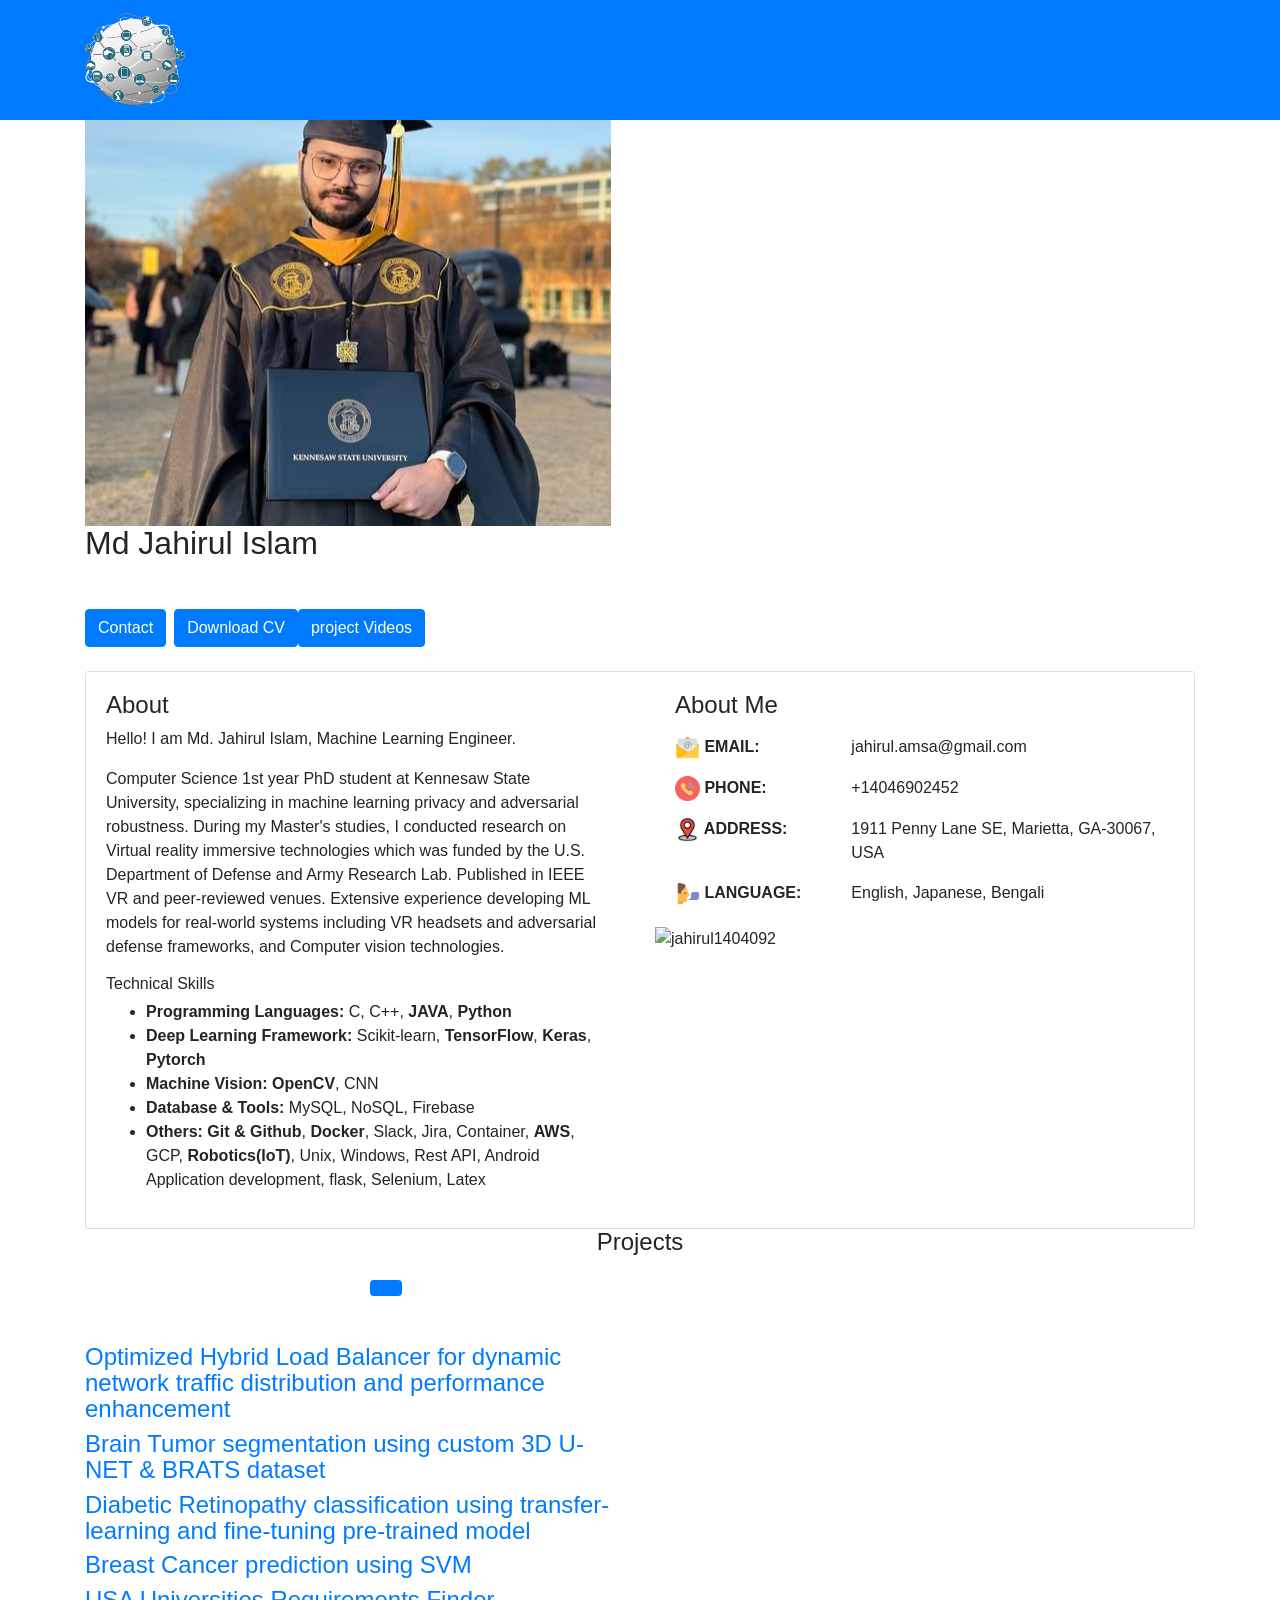
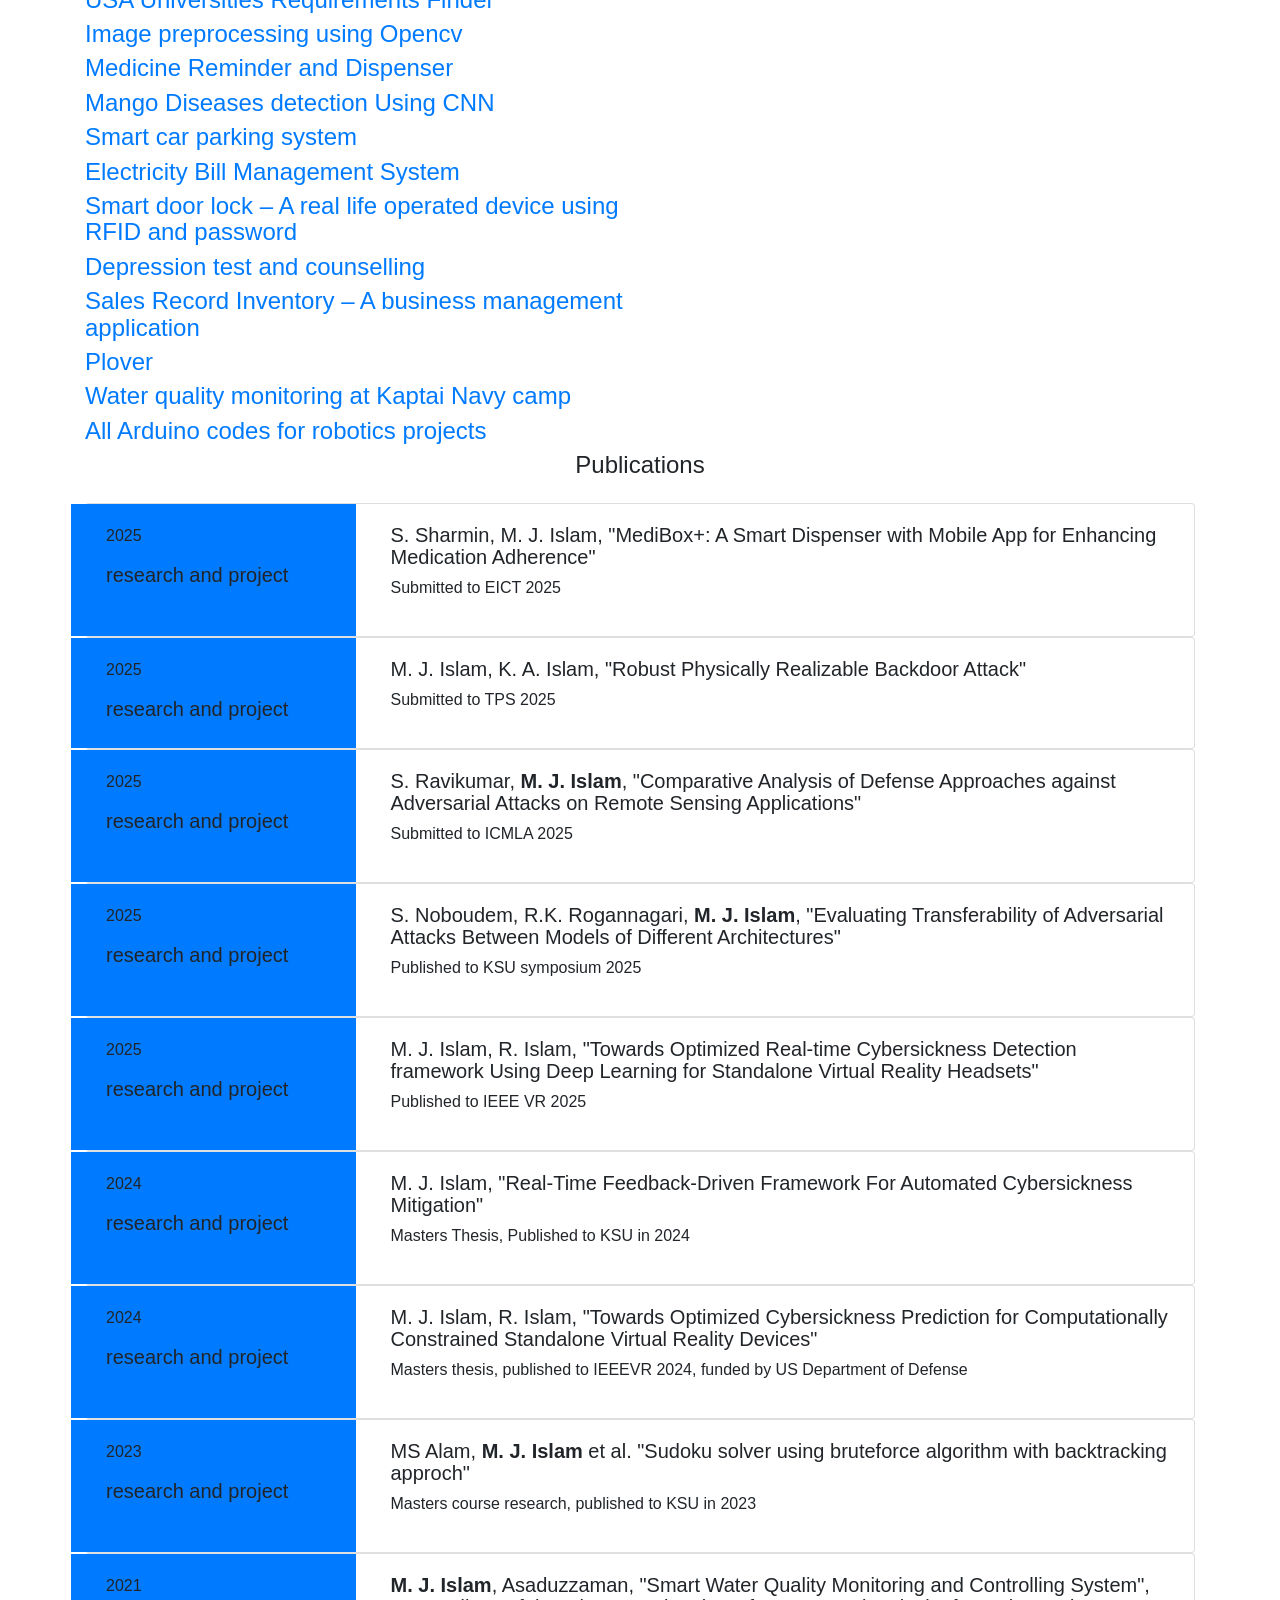
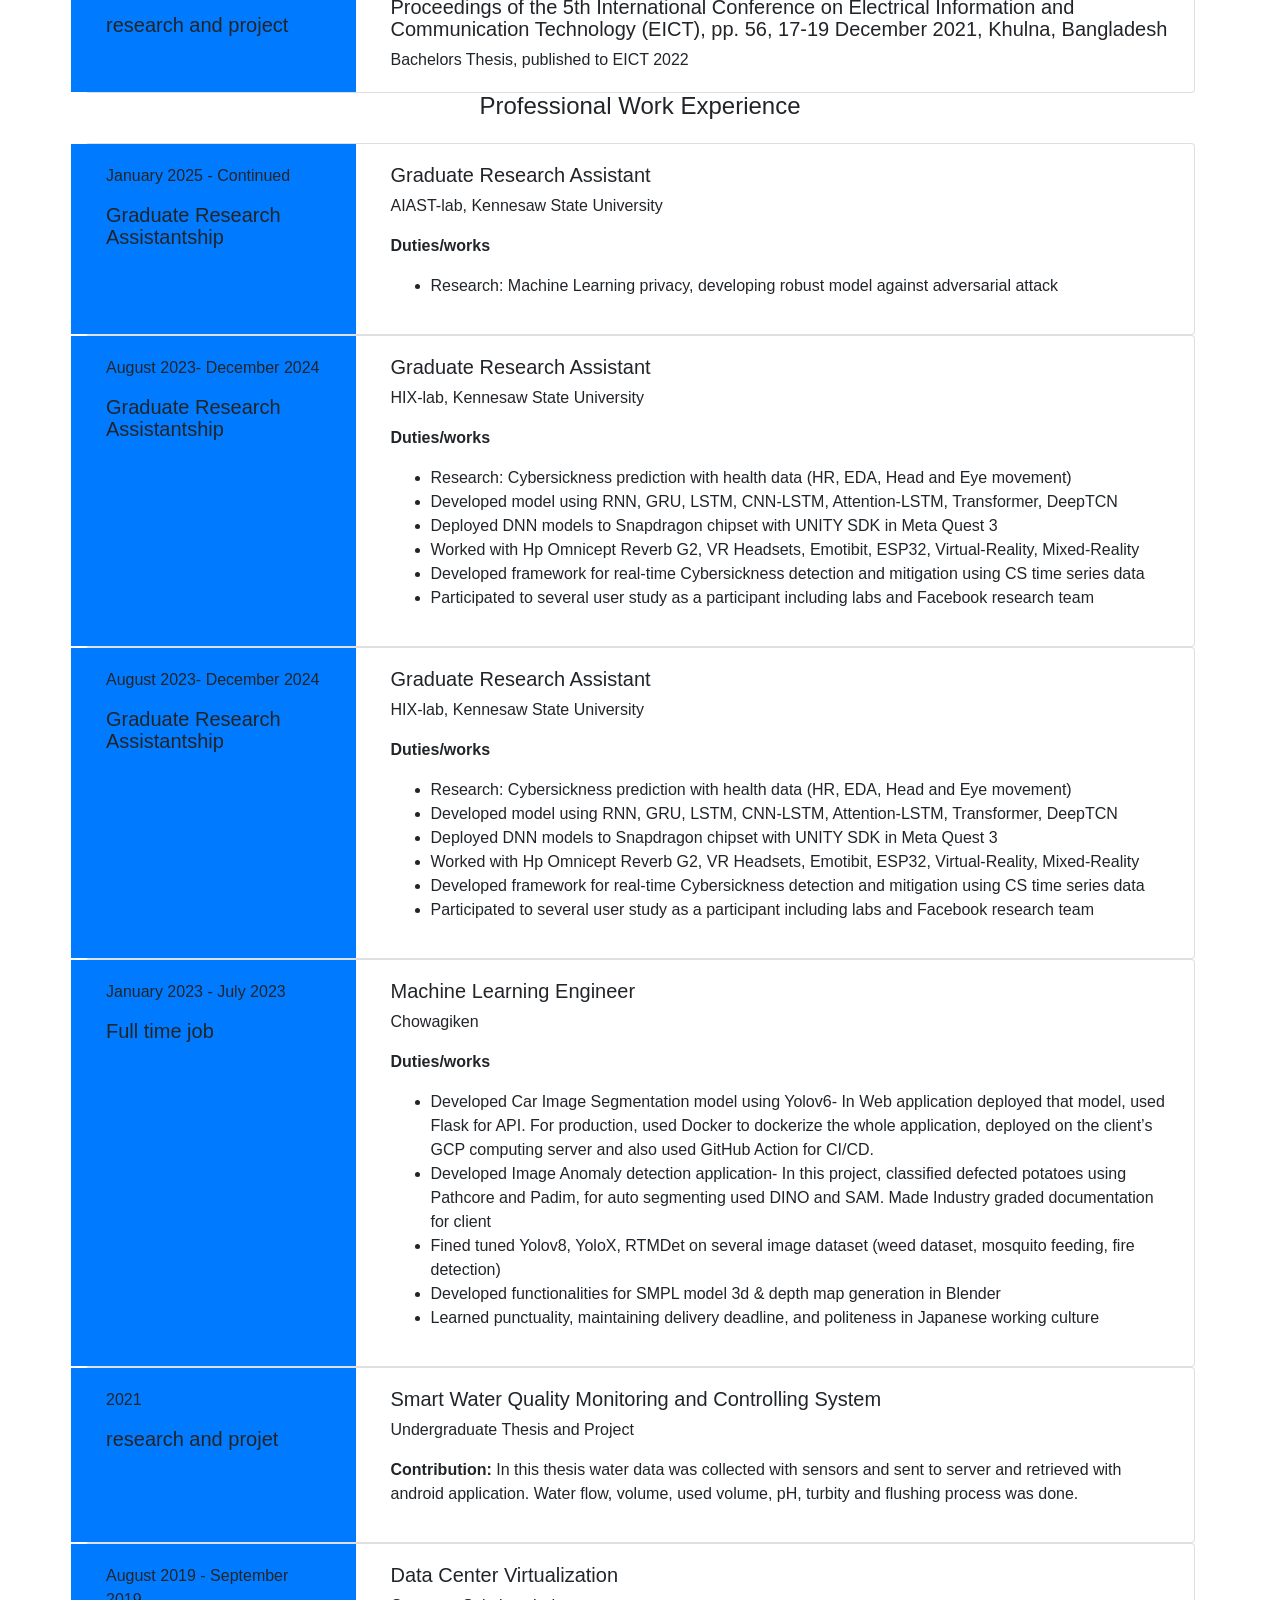
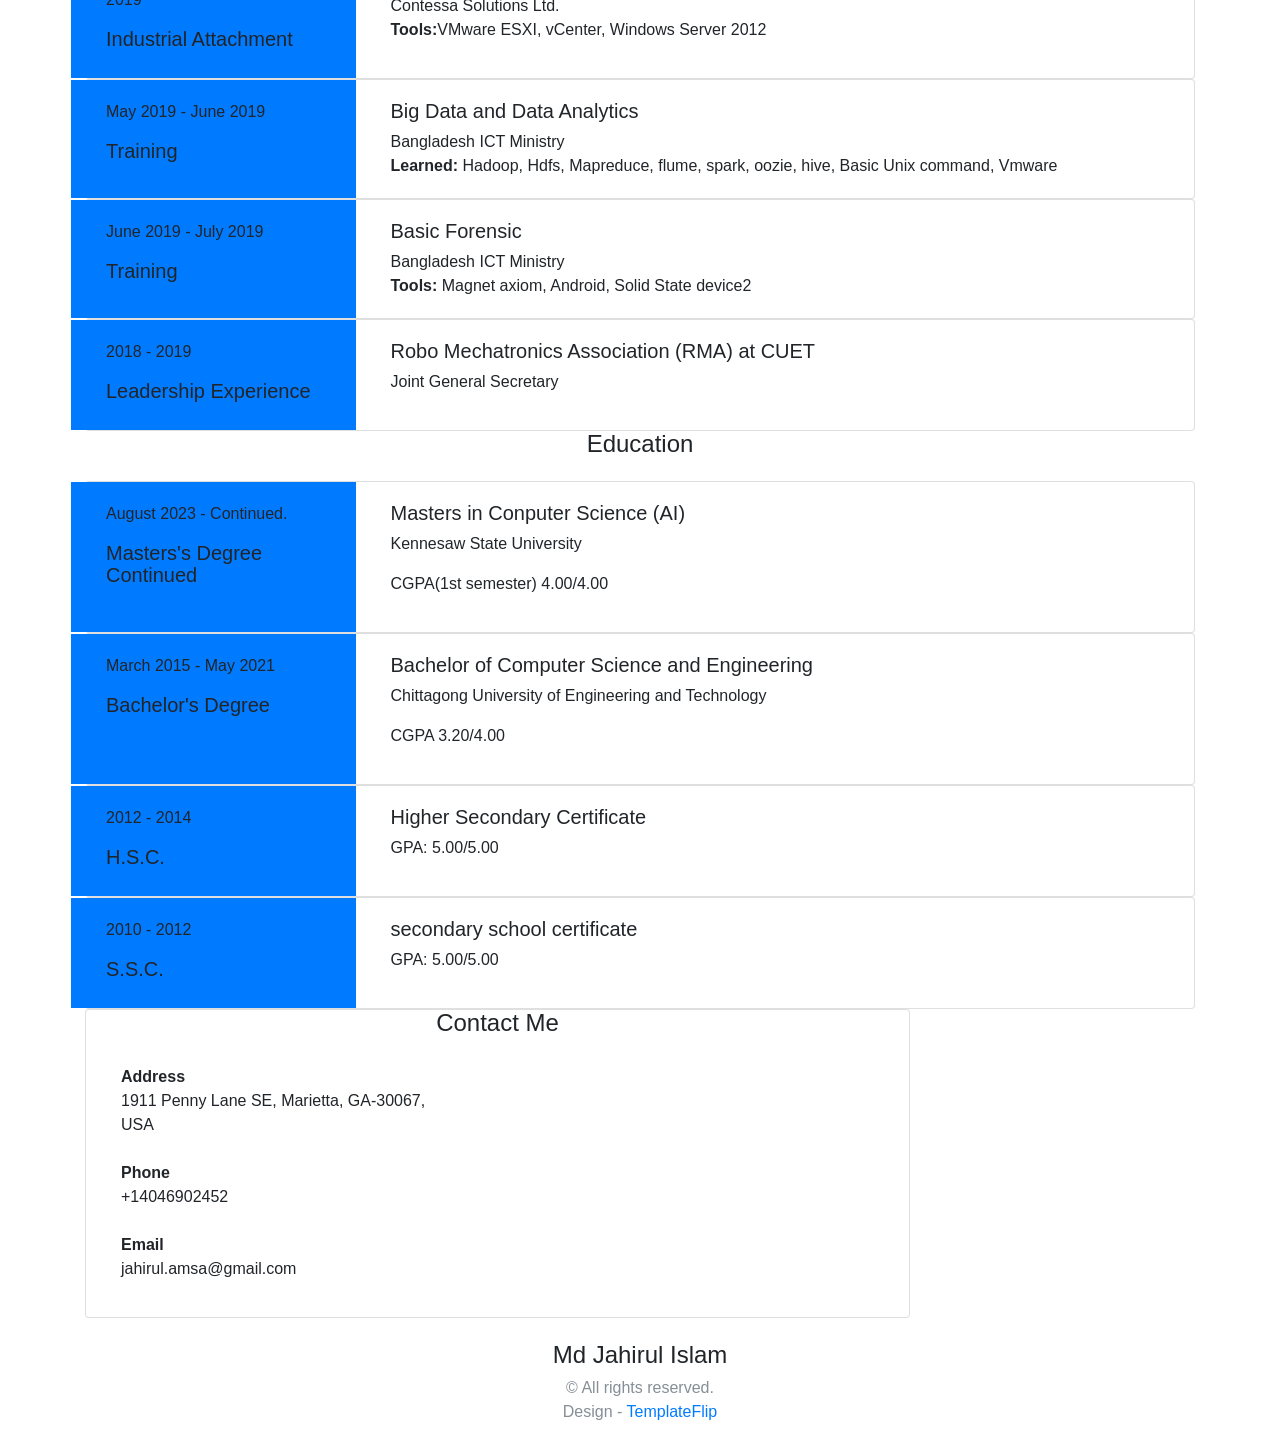
==== index.html @ 3a772b15 "Update index.html" ====
<!DOCTYPE html>
<html lang="en-US">
  <head>
    <meta charset="UTF-8">
    <meta http-equiv="X-UA-Compatible" content="IE=edge">
    <meta name="viewport" content="width=device-width, initial-scale=1">
    <title>Md Jahirul Islam</title>
    <link href="https://fonts.googleapis.com/css?family=Montserrat:400,700,200" rel="stylesheet">
    <link href="https://maxcdn.bootstrapcdn.com/font-awesome/latest/css/font-awesome.min.css" rel="stylesheet">
    <link href="css/aos.css?ver=1.1.0" rel="stylesheet">
    <link href="css/bootstrap.min.css?ver=1.1.0" rel="stylesheet">
    <link href="css/main.css?ver=1.1.0" rel="stylesheet">
    <noscript>
      <style type="text/css">
        [data-aos] {
            opacity: 1 !important;
            transform: translate(0) scale(1) !important;
        }
      </style>
    </noscript>
  </head>
  <body id="top">
    <header>
      <div class="profile-page sidebar-collapse">
        <nav class="navbar navbar-expand-lg fixed-top navbar-transparent bg-primary" color-on-scroll="400">
          <div class="container">
            <div class="navbar-translate"><a class="navbar-brand" href="#" rel="tooltip"><img src="images/IOT.png" width='100px'></a>
              <button class="navbar-toggler navbar-toggler" type="button" data-toggle="collapse" data-target="#navigation" aria-controls="navigation" aria-expanded="false" aria-label="Toggle navigation"><span class="navbar-toggler-bar bar1"></span><span class="navbar-toggler-bar bar2"></span><span class="navbar-toggler-bar bar3"></span></button>
            </div>
            <div class="collapse navbar-collapse justify-content-end" id="navigation">
              <ul class="navbar-nav">
                <li class="nav-item"><a class="nav-link smooth-scroll" href="#about">About</a></li>
                <li class="nav-item"><a class="nav-link smooth-scroll" href="#skill">Skills</a></li>
                <li class="nav-item"><a class="nav-link smooth-scroll" href="#projects">Projects</a></li>
                <li class="nav-item"><a class="nav-link smooth-scroll" href="#publications">Publications</a></li>
                <li class="nav-item"><a class="nav-link smooth-scroll" href="#experience">Experience</a></li>
                <li class="nav-item"><a class="nav-link smooth-scroll" href="#contact">Contact</a></li>
              </ul>
            </div>
          </div>
        </nav>
      </div>
    </header>
    <div class="page-content">
      <div>
<div class="profile-page">
  <div class="wrapper">
    <div class="page-header page-header-small" filter-color="green">
      <div class="page-header-image" data-parallax="true" style="background-image: url('images/bg_nasa.jpg')"></div>
      <div class="container">
        <div class="content-center">
          <div class="cc-profile-image"><a href="#"><img src="images/Amsa_gra_sq.jpg" alt="Image"/></a></div>
          <div class="h2 title">Md Jahirul Islam</div>
          <p class="category text-white">Machine Learning Engineer</p><a class="btn btn-primary smooth-scroll mr-2" href="#contact" data-aos="zoom-in" data-aos-anchor="data-aos-anchor">Contact</a><a class="btn btn-primary" href="images/CV_Jahirul_NIW.pdf" data-aos="zoom-in" data-aos-anchor="data-aos-anchor">Download CV</a><a class="btn btn-primary" href="https://www.youtube.com/playlist?list=PLSENJnm3bOKvvei8OmRu-hYETPRpSBvMR" data-aos="zoom-in" data-aos-anchor="data-aos-anchor">project Videos</a>
        </div>
      </div>
      <div class="section">
        <div class="container">
          <div class="button-container">
            <a class="btn btn-default btn-round btn-lg btn-icon" href="https://www.facebook.com/amsa.cse14" rel="tooltip" title="Follow me on Facebook"><i class="fa fa-facebook"></i></a>
            <!-- <a class="btn btn-default btn-round btn-lg btn-icon" href="https://www.instagram.com/jahirul_islam_amsa/" rel="tooltip" title="Follow me on Instagram"><i class="fa fa-instagram"></i></a> -->
            <a class="btn btn-default btn-round btn-lg btn-icon" href="https://www.linkedin.com/in/md-jahirulislam" rel="tooltip" title="Connect me on LinkedIn"><i class="fa fa-linkedin"></i></a>
            <a class="btn btn-default btn-round btn-lg btn-icon" href="https://github.com/Jahirul1404092" rel="tooltip" title="Follow me on GitHub"><i class="fa fa-github"></i></a>
            <!-- <a class="btn btn-default btn-round btn-lg btn-icon" href="https://www.youtube.com/channel/UCc6PUeMMWjYAo_qHrET2VZg/videos" rel="tooltip" title="Subscribe"><i class="fa fa-youtube"></i></a> -->
          </div>
        </div>
      </div>
    </div>
  </div>
</div>
<div class="section" id="about">
  <div class="container">
    <div class="card" data-aos="fade-up" data-aos-offset="10">
      <div class="row">
        <div class="col-lg-6 col-md-12">
          <div class="card-body">
            <div class="h4 mt-0 title">About</div>
            <p> Hello! I am Md. Jahirul Islam, Machine Learning Engineer.</p>
            <p> Computer Science 1st year PhD student at Kennesaw State University, specializing in machine learning privacy and adversarial robustness. During my Master's studies, I conducted research on Virtual reality immersive technologies which was funded by the U.S. Department of Defense and Army Research Lab. Published in IEEE VR and peer-reviewed venues. Extensive experience developing ML models for real-world systems including VR headsets and adversarial defense frameworks, and Computer vision technologies.</p>
          <!-- </div>
          <div class="h4 mt-0 title"> -->

<!-- <h6>Languages and Tools</h6> -->
<!-- <p> <a href="https://developer.android.com" target="_blank"> <img src="https://raw.githubusercontent.com/devicons/devicon/master/icons/android/android-original-wordmark.svg" alt="android" width="40" height="40"/> </a> <a href="https://www.arduino.cc/" target="_blank"> <img src="https://cdn.worldvectorlogo.com/logos/arduino-1.svg" alt="arduino" width="40" height="40"/> </a> <a href="https://www.cprogramming.com/" target="_blank"> <img src="https://raw.githubusercontent.com/devicons/devicon/master/icons/c/c-original.svg" alt="c" width="40" height="40"/> </a> <a href="https://www.w3schools.com/css/" target="_blank"> <img src="https://raw.githubusercontent.com/devicons/devicon/master/icons/css3/css3-original-wordmark.svg" alt="css3" width="40" height="40"/> </a> <a href="https://firebase.google.com/" target="_blank"> <img src="https://www.vectorlogo.zone/logos/firebase/firebase-icon.svg" alt="firebase" width="40" height="40"/> </a> <a href="https://git-scm.com/" target="_blank"> <img src="https://www.vectorlogo.zone/logos/git-scm/git-scm-icon.svg" alt="git" width="40" height="40"/> </a> <a href="https://hadoop.apache.org/" target="_blank"> <img src="https://www.vectorlogo.zone/logos/apache_hadoop/apache_hadoop-icon.svg" alt="hadoop" width="40" height="40"/> </a> <a href="https://www.w3.org/html/" target="_blank"> <img src="https://raw.githubusercontent.com/devicons/devicon/master/icons/html5/html5-original-wordmark.svg" alt="html5" width="40" height="40"/> </a> <a href="https://www.adobe.com/in/products/illustrator.html" target="_blank"> <img src="https://www.vectorlogo.zone/logos/adobe_illustrator/adobe_illustrator-icon.svg" alt="illustrator" width="40" height="40"/> </a> <a href="https://www.java.com" target="_blank"> <img src="https://raw.githubusercontent.com/devicons/devicon/master/icons/java/java-original.svg" alt="java" width="40" height="40"/> </a> <a href="https://www.linux.org/" target="_blank"> <img src="https://raw.githubusercontent.com/devicons/devicon/master/icons/linux/linux-original.svg" alt="linux" width="40" height="40"/> </a> <a href="https://www.mysql.com/" target="_blank"> <img src="https://raw.githubusercontent.com/devicons/devicon/master/icons/mysql/mysql-original-wordmark.svg" alt="mysql" width="40" height="40"/> </a> <a href="https://opencv.org/" target="_blank"> <img src="https://www.vectorlogo.zone/logos/opencv/opencv-icon.svg" alt="opencv" width="40" height="40"/> </a> <a href="https://www.photoshop.com/en" target="_blank"> <img src="https://raw.githubusercontent.com/devicons/devicon/master/icons/photoshop/photoshop-line.svg" alt="photoshop" width="40" height="40"/> </a> <a href="https://www.php.net" target="_blank"> <img src="https://raw.githubusercontent.com/devicons/devicon/master/icons/php/php-original.svg" alt="php" width="40" height="40"/> </a> <a href="https://postman.com" target="_blank"> <img src="https://www.vectorlogo.zone/logos/getpostman/getpostman-icon.svg" alt="postman" width="40" height="40"/> </a> <a href="https://www.python.org" target="_blank"> <img src="https://raw.githubusercontent.com/devicons/devicon/master/icons/python/python-original.svg" alt="python" width="40" height="40"/> </a> <a href="https://scikit-learn.org/" target="_blank"> <img src="https://upload.wikimedia.org/wikipedia/commons/0/05/Scikit_learn_logo_small.svg" alt="scikit_learn" width="40" height="40"/> </a> <a href="https://www.sqlite.org/" target="_blank"> <img src="https://www.vectorlogo.zone/logos/sqlite/sqlite-icon.svg" alt="sqlite" width="40" height="40"/> </a> <a href="https://www.tensorflow.org" target="_blank"> <img src="https://www.vectorlogo.zone/logos/tensorflow/tensorflow-icon.svg" alt="tensorflow" width="40" height="40"/> </a> </p> -->
<h6>Technical Skills</h6>
<ul>
  <li><strong>Programming Languages:</strong> C, C++, <strong>JAVA</strong>, <strong>Python</strong></li>
  <li><strong>Deep Learning Framework:</strong> Scikit-learn, <strong>TensorFlow</strong>, <strong>Keras</strong>, <strong>Pytorch</strong></li>
  <li><strong>Machine Vision:</strong> <strong>OpenCV</strong>, CNN</li>
  <li><strong>Database & Tools:</strong> MySQL, NoSQL, Firebase</li>
  <li><strong>Others:</strong> <strong>Git & Github</strong>, <strong>Docker</strong>, Slack, Jira, Container, <strong>AWS</strong>, GCP, <strong>Robotics(IoT)</strong>, Unix, Windows, Rest API, Android Application development, flask, Selenium, Latex</li>
</ul>

<!-- <p><img align="center" src="https://github-readme-stats.vercel.app/api/top-langs?username=jahirul1404092&show_icons=true&locale=en&layout=compact" alt="jahirul1404092" /></p> -->

        </div>
        </div>
        <div class="col-lg-6 col-md-12">
          <div class="card-body">
            <div class="h4 mt-0 title">About Me</div>
            <div class="row mt-3">
              <div class="col-sm-4"><strong class="text-uppercase"><img src = 'images/icons/Email.png' style='vertical-align: middle;width:25px;'/> Email:</strong></div>
              <div class="col-sm-8">jahirul.amsa@gmail.com</div>
            </div>
            <div class="row mt-3">
              <div class="col-sm-4"><strong class="text-uppercase"><img src = 'images/icons/phone.png' style='vertical-align: middle;width:25px;'/> Phone:</strong></div>
              <div class="col-sm-8">+14046902452</div>
            </div>
            <div class="row mt-3">
              <div class="col-sm-4"><strong class="text-uppercase"><img src = 'images/icons/location.png' style='vertical-align: middle;width:25px;'/> Address:</strong></div>
              <div class="col-sm-8">1911 Penny Lane SE, Marietta, GA-30067, USA</div>
            </div>
            <div class="row mt-3">
              <div class="col-sm-4"><strong class="text-uppercase"><img src = 'images/icons/language.png' style='vertical-align: middle;width:25px;'/> Language:</strong></div>
              <div class="col-sm-8">English, Japanese, Bengali</div>
            </div>
          </div>
          <p><img align="center" src="https://github-readme-stats.vercel.app/api/top-langs?username=jahirul1404092&show_icons=true&locale=en&layout=compact" alt="jahirul1404092" /></p>

        </div>
      </div>
    </div>
  </div>
</div>

<!--
<div class="section" id="skill">
  <div class="container">
    <div class="h4 text-center mb-4 title">Professional Skills</div>
    <div class="card" data-aos="fade-up" data-aos-anchor-placement="top-bottom">
      <div class="card-body">
        <div class="row">
          <div class="col-md-6">
            <div class="progress-container progress-primary"><span class="progress-badge">HTML</span>
              <div class="progress">
                <div class="progress-bar progress-bar-primary" data-aos="progress-full" data-aos-offset="10" data-aos-duration="2000" role="progressbar" aria-valuenow="60" aria-valuemin="0" aria-valuemax="100" style="width: 80%;"></div><span class="progress-value">80%</span>
              </div>
            </div>
          </div>
          <div class="col-md-6">
            <div class="progress-container progress-primary"><span class="progress-badge">CSS</span>
              <div class="progress">
                <div class="progress-bar progress-bar-primary" data-aos="progress-full" data-aos-offset="10" data-aos-duration="2000" role="progressbar" aria-valuenow="60" aria-valuemin="0" aria-valuemax="100" style="width: 75%;"></div><span class="progress-value">75%</span>
              </div>
            </div>
          </div>
        </div>
        <div class="row">
          <div class="col-md-6">
            <div class="progress-container progress-primary"><span class="progress-badge">JavaScript</span>
              <div class="progress">
                <div class="progress-bar progress-bar-primary" data-aos="progress-full" data-aos-offset="10" data-aos-duration="2000" role="progressbar" aria-valuenow="60" aria-valuemin="0" aria-valuemax="100" style="width: 60%;"></div><span class="progress-value">60%</span>
              </div>
            </div>
          </div>
          <div class="col-md-6">
            <div class="progress-container progress-primary"><span class="progress-badge">SASS</span>
              <div class="progress">
                <div class="progress-bar progress-bar-primary" data-aos="progress-full" data-aos-offset="10" data-aos-duration="2000" role="progressbar" aria-valuenow="60" aria-valuemin="0" aria-valuemax="100" style="width: 60%;"></div><span class="progress-value">60%</span>
              </div>
            </div>
          </div>
        </div>
        <div class="row">
          <div class="col-md-6">
            <div class="progress-container progress-primary"><span class="progress-badge">Bootstrap</span>
              <div class="progress">
                <div class="progress-bar progress-bar-primary" data-aos="progress-full" data-aos-offset="10" data-aos-duration="2000" role="progressbar" aria-valuenow="60" aria-valuemin="0" aria-valuemax="100" style="width: 75%;"></div><span class="progress-value">75%</span>
              </div>
            </div>
          </div>
          <div class="col-md-6">
            <div class="progress-container progress-primary"><span class="progress-badge">Photoshop</span>
              <div class="progress">
                <div class="progress-bar progress-bar-primary" data-aos="progress-full" data-aos-offset="10" data-aos-duration="2000" role="progressbar" aria-valuenow="60" aria-valuemin="0" aria-valuemax="100" style="width: 70%;"></div><span class="progress-value">70%</span>
              </div>
            </div>
          </div>
        </div>
      </div>
    </div>
  </div>
</div>-->
<div class="section" id="projects"></div>
  <div class="container">
    <div class="row">
      <div class="col-md-6 ml-auto mr-auto">
        <div class="h4 text-center mb-4 title">Projects</div>
        <div class="nav-align-center">
          <ul class="nav nav-pills nav-pills-primary" role="tablist">
            <li class="nav-item"><a class="nav-link active" data-toggle="tab" href="#projects" role="tablist"><i class="fa fa-laptop" aria-hidden="true"></i></a></li>
            <!-- <li class="nav-item"><a class="nav-link" data-toggle="tab" href="#Photography" role="tablist"><i class="fa fa-camera" aria-hidden="true"></i></a></li> -->
          </ul>
        </div>
      </div>
    </div>
    <div class="tab-content gallery mt-5">
      <div class="tab-pane active" id="projects">
        <div class="ml-auto mr-auto">
          <div class="row">
            <div class="col-md-6">
              <div class="cc-porfolio-image img-raised" data-aos="fade-up" data-aos-anchor-placement="top-bottom"><a href="#projects">
                <div class="h4"><a href="https://github.com/Jahirul1404092/Optimized-Hybrid-Load-Balancer-for-Dynamic-Network-Traffic-Distribution-and-Performance-Enhancement">Optimized Hybrid Load Balancer for dynamic network traffic distribution and performance enhancement</a></div>
                 </a></div>
              <div class="cc-porfolio-image img-raised" data-aos="fade-up" data-aos-anchor-placement="top-bottom"><a href="#projects">
                <div class="h4"><a href="https://github.com/Jahirul1404092/Brain-Tumor-Segmentation-Using-custom-3D-U-NET-BRATS-dataset">Brain Tumor segmentation using custom 3D U-NET & BRATS dataset</a></div>
                 </a></div>
              <div class="cc-porfolio-image img-raised" data-aos="fade-up" data-aos-anchor-placement="top-bottom"><a href="#projects">
                <div class="h4"><a href="https://github.com/Jahirul1404092/Diabetic-Retinopathy-classification-using-transfer-learning-and-fine-tuning-pre-trained-model">Diabetic Retinopathy classification using transfer-learning and fine-tuning pre-trained model</a></div>
                 </a></div>
              <div class="cc-porfolio-image img-raised" data-aos="fade-up" data-aos-anchor-placement="top-bottom"><a href="#projects">
                <div class="h4"><a href="https://github.com/Jahirul1404092/Breast-Cancer-Prediction-Using-SVM">Breast Cancer prediction using SVM</a></div>
                 </a></div>

              <div class="cc-porfolio-image img-raised" data-aos="fade-up" data-aos-anchor-placement="top-bottom"><a href="#projects">
                <div class="h4"><a href="https://github.com/Jahirul1404092/USA_universities_requirements_finder">USA Universities Requirements Finder</a></div>
                 </a></div>
              <div class="cc-porfolio-image img-raised" data-aos="fade-up" data-aos-anchor-placement="top-bottom"><a href="#projects">
                <div class="h4"><a href="https://github.com/Jahirul1404092/image_alignment">Image preprocessing using Opencv</a></div>
                  </a></div>
         <!-- </div>
         <div class="col-md-6"> -->
              <div class="cc-porfolio-image img-raised" data-aos="fade-up" data-aos-anchor-placement="top-bottom"><a href="#projects">
                <div class="h4"><a href="https://github.com/Jahirul1404092/Medicine_Dispenser">Medicine Reminder and Dispenser</a></div>
                  </a></div>
               
              <div class="cc-porfolio-image img-raised" data-aos="fade-up" data-aos-anchor-placement="top-bottom"><a href="#projects">
                <div class="h4"><a href="https://github.com/Jahirul1404092/Mango-diseases-detection-using-Android-and-CNN">Mango Diseases detection Using CNN</a></div>
                  </a></div>
              <div class="cc-porfolio-image img-raised" data-aos="fade-up" data-aos-anchor-placement="top-bottom"><a href="#projects">
                <div class="h4"><a href="https://github.com/Jahirul1404092/User_Preference_based_Automated_Car_Parking_System">Smart car parking system</a></div>
                  </a></div>
              <div class="cc-porfolio-image img-raised" data-aos="fade-up" data-aos-anchor-placement="top-bottom"><a href="#projects">
                <div class="h4"><a href="https://electricity-bill-management-system.000webhostapp.com/">Electricity Bill Management System</a></div>
                  </a></div>
           <!-- </div> -->
           <!-- <div class="col-md-6"> -->
              <div class="cc-porfolio-image img-raised" data-aos="fade-up" data-aos-anchor-placement="top-bottom"><a href="#projects">
                <div class="h4"><a href="https://github.com/Jahirul1404092/Smart_Door_Lock">Smart door lock – A real life operated device using RFID and password</a></div>
                  </a></div>
                 
              <div class="cc-porfolio-image img-raised" data-aos="fade-up" data-aos-anchor-placement="top-bottom"><a href="#projects">
                <div class="h4"><a href="https://play.google.com/store/apps/details?id=com.amsa.depressioninventory">Depression test and counselling</a></div>
                  </a></div>
              
              <div class="cc-porfolio-image img-raised" data-aos="fade-up" data-aos-anchor-placement="top-bottom"><a href="#projects">
                <div class="h4"><a href="https://play.google.com/store/apps/details?id=com.amsa.sellapp">Sales Record Inventory – A business management application</a></div>
                  </a></div>
              <div class="cc-porfolio-image img-raised" data-aos="fade-up" data-aos-anchor-placement="top-bottom"><a href="#projects">
                 <div class="h4"><a href="https://play.google.com/store/apps/details?id=com.amsa.plover">Plover </a></div>
                    </a></div>
            <!-- </div>
            <div class="col-md-6"> -->
              <div class="cc-porfolio-image img-raised" data-aos="fade-up" data-aos-anchor-placement="top-bottom"><a href="#projects">
                 <div class="h4"><a href="https://github.com/Jahirul1404092/Water-Quality-monitoring/tree/main/Combined_Working">Water quality monitoring at Kaptai Navy camp</a></div>
                  </a></div>
              <div class="cc-porfolio-image img-raised" data-aos="fade-up" data-aos-anchor-placement="top-bottom"><a href="#projects">
                <div class="h4"><a href="https://github.com/Jahirul1404092/All-Arduino-Codes-for-Robotics-Projects">All Arduino codes for robotics projects</a></div>
                  </a></div>
            </div>
          </div>
        </div>
      </div>

      <!-- <div class="tab-pane" id="Photography" role="tabpanel">
        <div class="ml-auto mr-auto">
          <div class="row">
            <div class="col-md-6">
              <div class="cc-porfolio-image img-raised" data-aos="fade-up" data-aos-anchor-placement="top-bottom"><a href="#Photography">
                  <figure class="cc-effect"><img src="images/photo1.jpg" alt="Image"/>
                    <figcaption>
                      <div class="h4">Photoshoot</div>
                      <p>Photography</p>
                    </figcaption>
                  </figure></a></div>
              <div class="cc-porfolio-image img-raised" data-aos="fade-up" data-aos-anchor-placement="top-bottom"><a href="#Photography">
                  <figure class="cc-effect"><img src="images/weding.JPG" alt="Image"/>
                    <figcaption>
                      <div class="h4">Wedding Photoshoot</div>
                      <p>Photography</p>
                    </figcaption>
                  </figure></a></div>
            </div>
            <div class="col-md-6">
              <div class="cc-porfolio-image img-raised" data-aos="fade-up" data-aos-anchor-placement="top-bottom"><a href="#Photography">
                  <figure class="cc-effect"><img src="images/beach.jpg" alt="Image"/>
                    <figcaption>
                      <div class="h4">Beach Photoshoot</div>
                      <p>Photography</p>
                    </figcaption>
                  </figure></a></div>
              <div class="cc-porfolio-image img-raised" data-aos="fade-up" data-aos-anchor-placement="top-bottom"><a href="#Photography">
                  <figure class="cc-effect"><img src="images/photo4.jpg" alt="Image"/>
                    <figcaption>
                      <div class="h4">Nature Photoshoot</div>
                      <p>Photography</p>
                    </figcaption>
                  </figure></a></div>
            </div>
          </div>
        </div>
      </div> -->
    </div>
  </div>
</div>

<div class="section" id="publications">
  <div class="container cc-experience">
    <div class="h4 text-center mb-4 title">Publications</div>
    <div class="card">
      <div class="row">
        <div class="col-md-3 bg-primary" data-aos="fade-right" data-aos-offset="50" data-aos-duration="500">
          <div class="card-body cc-experience-header">
            <p>2025</p>
            <div class="h5">research and project</div>
          </div>
        </div>
        <div class="col-md-9" data-aos="fade-left" data-aos-offset="50" data-aos-duration="500">
          <div class="card-body">
            <div class="h5">S. Sharmin, <b></b>M. J. Islam</b>, "MediBox+: A Smart Dispenser with Mobile App for Enhancing Medication Adherence"</div>
            <p class="category">Submitted to EICT 2025</p>
          </div>
        </div>
      </div>
    </div>
    <div class="card">
      <div class="row">
        <div class="col-md-3 bg-primary" data-aos="fade-right" data-aos-offset="50" data-aos-duration="500">
          <div class="card-body cc-experience-header">
            <p>2025</p>
            <div class="h5">research and project</div>
          </div>
        </div>
        <div class="col-md-9" data-aos="fade-left" data-aos-offset="50" data-aos-duration="500">
          <div class="card-body">
            <div class="h5"><b></b>M. J. Islam</b>, K. A. Islam, "Robust Physically Realizable Backdoor Attack"</div>
            <p class="category">Submitted to TPS 2025</p>
          </div>
        </div>
      </div>
    </div>
    <div class="card">
      <div class="row">
        <div class="col-md-3 bg-primary" data-aos="fade-right" data-aos-offset="50" data-aos-duration="500">
          <div class="card-body cc-experience-header">
            <p>2025</p>
            <div class="h5">research and project</div>
          </div>
        </div>
        <div class="col-md-9" data-aos="fade-left" data-aos-offset="50" data-aos-duration="500">
          <div class="card-body">
            <div class="h5">S. Ravikumar, <b>M. J. Islam</b>, "Comparative Analysis of Defense Approaches against Adversarial Attacks on Remote Sensing Applications"</div>
            <p class="category">Submitted to ICMLA 2025</p>
          </div>
        </div>
      </div>
    </div>
    <div class="card">
      <div class="row">
        <div class="col-md-3 bg-primary" data-aos="fade-right" data-aos-offset="50" data-aos-duration="500">
          <div class="card-body cc-experience-header">
            <p>2025</p>
            <div class="h5">research and project</div>
          </div>
        </div>
        <div class="col-md-9" data-aos="fade-left" data-aos-offset="50" data-aos-duration="500">
          <div class="card-body">
            <div class="h5">S. Noboudem, R.K. Rogannagari, <b>M. J. Islam</b>, "Evaluating Transferability of Adversarial Attacks Between Models of Different Architectures"</div>
            <p class="category">Published to KSU symposium 2025</p>
          </div>
        </div>
      </div>
    </div>
    <div class="card">
      <div class="row">
        <div class="col-md-3 bg-primary" data-aos="fade-right" data-aos-offset="50" data-aos-duration="500">
          <div class="card-body cc-experience-header">
            <p>2025</p>
            <div class="h5">research and project</div>
          </div>
        </div>
        <div class="col-md-9" data-aos="fade-left" data-aos-offset="50" data-aos-duration="500">
          <div class="card-body">
            <div class="h5"><b></b>M. J. Islam</b>, R. Islam, "Towards Optimized Real-time Cybersickness Detection framework Using Deep Learning for Standalone Virtual Reality Headsets"</div>
            <p class="category">Published to IEEE VR 2025</p>
          </div>
        </div>
      </div>
    </div>
    <div class="card">
      <div class="row">
        <div class="col-md-3 bg-primary" data-aos="fade-right" data-aos-offset="50" data-aos-duration="500">
          <div class="card-body cc-experience-header">
            <p>2024</p>
            <div class="h5">research and project</div>
          </div>
        </div>
        <div class="col-md-9" data-aos="fade-left" data-aos-offset="50" data-aos-duration="500">
          <div class="card-body">
            <div class="h5"><b></b>M. J. Islam, "Real-Time Feedback-Driven Framework For Automated Cybersickness Mitigation"</div>
            <p class="category">Masters Thesis, Published to KSU in 2024</p>
          </div>
        </div>
      </div>
    </div>

    <div class="card">
      <div class="row">
        <div class="col-md-3 bg-primary" data-aos="fade-right" data-aos-offset="50" data-aos-duration="500">
          <div class="card-body cc-experience-header">
            <p>2024</p>
            <div class="h5">research and project</div>
          </div>
        </div>
        <div class="col-md-9" data-aos="fade-left" data-aos-offset="50" data-aos-duration="500">
          <div class="card-body">
            <div class="h5"><b></b>M. J. Islam</b>, R. Islam, "Towards Optimized Cybersickness Prediction for Computationally Constrained Standalone Virtual Reality Devices"</div>
            <p class="category">Masters thesis, published to IEEEVR 2024, funded by US Department of Defense</p>
          </div>
        </div>
      </div>
    </div>
    <div class="card">
      <div class="row">
        <div class="col-md-3 bg-primary" data-aos="fade-right" data-aos-offset="50" data-aos-duration="500">
          <div class="card-body cc-experience-header">
            <p>2023</p>
            <div class="h5">research and project</div>
          </div>
        </div>
        <div class="col-md-9" data-aos="fade-left" data-aos-offset="50" data-aos-duration="500">
          <div class="card-body">
            <div class="h5">MS Alam, <b>M. J. Islam</b> et al. "Sudoku solver using bruteforce algorithm with backtracking approch"</div>
            <p class="category">Masters course research, published to KSU in 2023</p>
          </div>
        </div>
      </div>
    </div>
    <div class="card">
      <div class="row">
        <div class="col-md-3 bg-primary" data-aos="fade-right" data-aos-offset="50" data-aos-duration="500">
          <div class="card-body cc-experience-header">
            <p>2021</p>
            <div class="h5">research and project</div>
          </div>
        </div>
        <div class="col-md-9" data-aos="fade-left" data-aos-offset="50" data-aos-duration="500">
          <div class="card-body">
            <div class="h5"><b>M. J. Islam</b>, Asaduzzaman, "Smart Water Quality Monitoring and Controlling System", Proceedings of the 5th International Conference on Electrical Information and Communication Technology (EICT), pp. 56, 17-19 December 2021, Khulna, Bangladesh</div>
            <div class="category">Bachelors Thesis, published to EICT 2022</div>
          </div>
        </div>
      </div>
    </div>

  </div>
</div>

<div class="section" id="experience">
  <div class="container cc-experience">
    <div class="h4 text-center mb-4 title">Professional Work Experience</div>

    <div class="card">
      <div class="row">
        <div class="col-md-3 bg-primary" data-aos="fade-right" data-aos-offset="50" data-aos-duration="500">
          <div class="card-body cc-experience-header">
            <p>January 2025 - Continued</p>
            <div class="h5">Graduate Research Assistantship</div>
          </div>
        </div>
        <div class="col-md-9" data-aos="fade-left" data-aos-offset="50" data-aos-duration="500">
          <div class="card-body">
            <div class="h5">Graduate Research Assistant</div>
            <p class="category">AIAST-lab, Kennesaw State University</p>
            <p><b>Duties/works</b> <ul>
              <li>Research: Machine Learning privacy, developing robust model against adversarial attack</li>
            </ul></p>
          </div>
        </div>
      </div>
    </div>

    <div class="card">
      <div class="row">
        <div class="col-md-3 bg-primary" data-aos="fade-right" data-aos-offset="50" data-aos-duration="500">
          <div class="card-body cc-experience-header">
            <p>August 2023- December 2024</p>
            <div class="h5">Graduate Research Assistantship</div>
          </div>
        </div>
        <div class="col-md-9" data-aos="fade-left" data-aos-offset="50" data-aos-duration="500">
          <div class="card-body">
            <div class="h5">Graduate Research Assistant</div>
            <p class="category">HIX-lab, Kennesaw State University</p>
            <p><b>Duties/works</b> <ul>
              <li>Research: Cybersickness prediction with health data (HR, EDA, Head and Eye movement)</li>
              <li>Developed model using RNN, GRU, LSTM, CNN-LSTM, Attention-LSTM, Transformer, DeepTCN</li>
              <li>Deployed DNN models to Snapdragon chipset with UNITY SDK in Meta Quest 3</li>
              <li>Worked with Hp Omnicept Reverb G2, VR Headsets, Emotibit, ESP32, Virtual-Reality, Mixed-Reality</li>
              <li>Developed framework for real-time Cybersickness detection and mitigation using CS time series data</li>
              <li>Participated to several user study as a participant including labs and Facebook research team</li>
            </ul></p>
          </div>
        </div>
      </div>
    </div>

    <div class="card">
      <div class="row">
        <div class="col-md-3 bg-primary" data-aos="fade-right" data-aos-offset="50" data-aos-duration="500">
          <div class="card-body cc-experience-header">
            <p>August 2023- December 2024</p>
            <div class="h5">Graduate Research Assistantship</div>
          </div>
        </div>
        <div class="col-md-9" data-aos="fade-left" data-aos-offset="50" data-aos-duration="500">
          <div class="card-body">
            <div class="h5">Graduate Research Assistant</div>
            <p class="category">HIX-lab, Kennesaw State University</p>
            <p><b>Duties/works</b> <ul>
              <li>Research: Cybersickness prediction with health data (HR, EDA, Head and Eye movement)</li>
              <li>Developed model using RNN, GRU, LSTM, CNN-LSTM, Attention-LSTM, Transformer, DeepTCN</li>
              <li>Deployed DNN models to Snapdragon chipset with UNITY SDK in Meta Quest 3</li>
              <li>Worked with Hp Omnicept Reverb G2, VR Headsets, Emotibit, ESP32, Virtual-Reality, Mixed-Reality</li>
              <li>Developed framework for real-time Cybersickness detection and mitigation using CS time series data</li>
              <li>Participated to several user study as a participant including labs and Facebook research team</li>
            </ul></p>
          </div>
        </div>
      </div>
    </div>

    <div class="card">
      <div class="row">
        <div class="col-md-3 bg-primary" data-aos="fade-right" data-aos-offset="50" data-aos-duration="500">
          <div class="card-body cc-experience-header">
            <p>January 2023 - July 2023</p>
            <div class="h5">Full time job</div>
          </div>
        </div>
        <div class="col-md-9" data-aos="fade-left" data-aos-offset="50" data-aos-duration="500">
          <div class="card-body">
            <div class="h5">Machine Learning Engineer</div>
            <p class="category">Chowagiken</p>
            <p><b>Duties/works</b> <ul>
              <li>Developed Car Image Segmentation model using Yolov6-
                In Web application deployed that model, used Flask for API. For production, used Docker to dockerize the
                whole application, deployed on the client’s GCP computing server and also used GitHub Action for CI/CD.</li>
              <li>Developed Image Anomaly detection application-
                In this project, classified defected potatoes using Pathcore and Padim, for auto segmenting used DINO and
                SAM. Made Industry graded documentation for client</li>
              <li>Fined tuned Yolov8, YoloX, RTMDet on several image dataset (weed dataset, mosquito feeding, fire detection)</li>
              <li>Developed functionalities for SMPL model 3d & depth map generation in Blender</li>
              <li>Learned punctuality, maintaining delivery deadline, and politeness in Japanese working culture</li>
            </ul></p>
          </div>
        </div>
      </div>
    </div>
    

    <div class="card">
      <div class="row">
        <div class="col-md-3 bg-primary" data-aos="fade-right" data-aos-offset="50" data-aos-duration="500">
          <div class="card-body cc-experience-header">
            <p>2021</p>
            <div class="h5">research and projet</div>
          </div>
        </div>
        <div class="col-md-9" data-aos="fade-left" data-aos-offset="50" data-aos-duration="500">
          <div class="card-body">
            <div class="h5">Smart Water Quality Monitoring and Controlling System</div>
            <p class="category">Undergraduate Thesis and Project</p>
            <p><b>Contribution:</b> In this thesis water data was collected with
sensors and sent to server and retrieved with android
application. Water flow, volume, used volume, pH, turbity
and flushing process was done.</p>
          </div>
        </div>
      </div>
    </div>

    <div class="card">
      <div class="row">
        <div class="col-md-3 bg-primary" data-aos="fade-right" data-aos-offset="50" data-aos-duration="500">
          <div class="card-body cc-experience-header">
            <p>August 2019 - September 2019</p>
            <div class="h5">Industrial Attachment</div>
          </div>
        </div>
        <div class="col-md-9" data-aos="fade-left" data-aos-offset="50" data-aos-duration="500">
          <div class="card-body">
            <div class="h5">Data Center Virtualization</div>
            <div class="category">Contessa Solutions Ltd.</div>
            <div> <b>Tools:</b>VMware ESXI, vCenter, Windows Server 2012</div>
          </div>
        </div>
      </div>
    </div>

    <div class="card">
      <div class="row">
        <div class="col-md-3 bg-primary" data-aos="fade-right" data-aos-offset="50" data-aos-duration="500">
          <div class="card-body cc-experience-header">
            <p>May 2019 - June 2019</p>
            <div class="h5">Training</div>
          </div>
        </div>
        <div class="col-md-9" data-aos="fade-left" data-aos-offset="50" data-aos-duration="500">
          <div class="card-body">
            <div class="h5">Big Data and Data Analytics</div>
            <div class="category">Bangladesh ICT Ministry</div>
            <div> <b>Learned:</b> Hadoop, Hdfs, Mapreduce, flume, spark, oozie,
hive, Basic Unix command, Vmware </div>
          </div>
        </div>
      </div>
    </div>


    <div class="card">
      <div class="row">
        <div class="col-md-3 bg-primary" data-aos="fade-right" data-aos-offset="50" data-aos-duration="500">
          <div class="card-body cc-experience-header">
            <p>June 2019 - July 2019</p>
            <div class="h5">Training</div>
          </div>
        </div>
        <div class="col-md-9" data-aos="fade-left" data-aos-offset="50" data-aos-duration="500">
          <div class="card-body">
            <div class="h5">Basic Forensic</div>
            <div class="category">Bangladesh ICT Ministry</div>
            <div> <b>Tools:</b> Magnet axiom, Android, Solid State device2</div>
          </div>
        </div>
      </div>
    </div>

<div class="card">
      <div class="row">
        <div class="col-md-3 bg-primary" data-aos="fade-right" data-aos-offset="50" data-aos-duration="500">
          <div class="card-body cc-experience-header">
            <p>2018 - 2019</p>
            <div class="h5">Leadership Experience</div>
          </div>
        </div>
        <div class="col-md-9" data-aos="fade-left" data-aos-offset="50" data-aos-duration="500">
          <div class="card-body">
            <div class="h5">Robo Mechatronics Association (RMA) at CUET</div>
            <div class="category">Joint General Secretary</div>
          </div>
        </div>
      </div>
    </div>

  </div>
</div>

<div class="section">
  <div class="container cc-education">
    <div class="h4 text-center mb-4 title">Education</div>

    <div class="card">
      <div class="row">
        <div class="col-md-3 bg-primary" data-aos="fade-right" data-aos-offset="50" data-aos-duration="500">
          <div class="card-body cc-education-header">
            <p>August 2023 - Continued.</p>
            <div class="h5">Masters's Degree Continued</div>
          </div>
        </div>
        <div class="col-md-9" data-aos="fade-left" data-aos-offset="50" data-aos-duration="500">
          <div class="card-body">
            <div class="h5">Masters in Conputer Science (AI)</div>
            <p class="category">Kennesaw State University</p>
            <p class="category">CGPA(1st semester) 4.00/4.00</p>
          </div>
        </div>
      </div>
    </div>

    <div class="card">
      <div class="row">
        <div class="col-md-3 bg-primary" data-aos="fade-right" data-aos-offset="50" data-aos-duration="500">
          <div class="card-body cc-education-header">
            <p>March 2015 - May 2021</p>
            <div class="h5">Bachelor's Degree</div>
          </div>
        </div>
        <div class="col-md-9" data-aos="fade-left" data-aos-offset="50" data-aos-duration="500">
          <div class="card-body">
            <div class="h5">Bachelor of Computer Science and Engineering</div>
            <p class="category">Chittagong University of Engineering and Technology</p>
            <p class="category">CGPA 3.20/4.00</p>
          </div>
        </div>
      </div>
    </div>
    <div class="card">
      <div class="row">
        <div class="col-md-3 bg-primary" data-aos="fade-right" data-aos-offset="50" data-aos-duration="500">
          <div class="card-body cc-education-header">
            <p>2012 - 2014</p>
            <div class="h5">H.S.C.</div>
          </div>
        </div>
        <div class="col-md-9" data-aos="fade-left" data-aos-offset="50" data-aos-duration="500">
          <div class="card-body">
            <div class="h5">Higher Secondary Certificate</div>
            <p class="category">GPA: 5.00/5.00</p>
          </div>
        </div>
      </div>
    </div>
    <div class="card">
      <div class="row">
        <div class="col-md-3 bg-primary" data-aos="fade-right" data-aos-offset="50" data-aos-duration="500">
          <div class="card-body cc-education-header">
            <p>2010 - 2012</p>
            <div class="h5">S.S.C.</div>
          </div>
        </div>
        <div class="col-md-9" data-aos="fade-left" data-aos-offset="50" data-aos-duration="500">
          <div class="card-body">
            <div class="h5">secondary school certificate</div>
            <p class="category">GPA: 5.00/5.00</p>
          </div>
        </div>
      </div>
    </div>
  </div>
</div>
<!-- 
<div class="section" id="reference">
  <div class="container cc-reference">
    <div class="h4 mb-4 text-center title">References</div>
    <div class="card" data-aos="zoom-in">
      <div class="carousel slide" id="cc-Indicators" data-ride="carousel">
        <ol class="carousel-indicators">
          <li class="active" data-target="#cc-Indicators" data-slide-to="0"></li>
          <li data-target="#cc-Indicators" data-slide-to="1"></li>
        </ol>

        <div class="carousel-inner">
          <div class="carousel-item active">
            <div class="row">
              <div class="col-lg-3 col-md-3 cc-reference-header"><img src="images/women.png" alt="Image"/>
                <div class="h5 pt-2">Shayla Sharmin</div>
                <p class="category">Assistant Professorh<br>Dept. of CSE, CUET
                </p>
              </div>
              <div class="col-lg-10 col-md-9">
                <p>
                  SHAYLA SHARMIN received the B.Sc. degree in engineering and the M.Sc.
                   degree in computer science and engineering from the Chittagong University 
                   of Engineering and Technology (CUET), Chittagong, Bangladesh, in 2014 and 2020,
                    respectively. She is currently working as an Assistant Professor with the Department
                     of Computer Science and Engineering, CUET. Her research interests include image 
                     processing, human-robot/computer interaction, computer vision, and artificial intelligence.
                </p>
                
                <p class="mb-0"><strong>Field of Interest</strong></p>
                <ul>
                  <li>Computer Vision</li>
                  <li>Human-Robot Interaction</li>
                  <li>Human-Computer Interaction</li>
                  <li>Machine Learning</li>
                </ul>

                <p class="mb-0"><strong>Email</strong></p>
                <p>shayla_sharmin@cuet.ac.bd</p>

                <p class="mb-0"><strong><a href="https://www.cuet.ac.bd/members/515"> More...</a></strong></p>
                </div>
            </div>
          </div>

          <div class="carousel-item">
            <div class="row">
              <div class="col-lg-3 col-md-3 cc-reference-header"><img src="images/men.png" alt="Image"/>
                <div class="h5 pt-3">Dr. Asaduzzaman</div>
                <p class="category">Professor<br>Dept. of CSE, CUET
              </div>
              <div class="col-lg-10 col-md-9">
                <p> 
                  Asaduzzaman received the B. Sc. Engineering degree in electrical and electronics engineering
                   from Chittagong University of Engineering and Technology (CUET), Bangladesh, in 2001. From 
                   2001 to onwards has been serving as a faculty member in the same University. He received PhD 
                   degree from University of Ulsan, Korea in 2010. Currently, he is a Professor in Computer Science
                    and Engineering at Chittagong University of Engineering and Technology, Chittagong, Bangladesh.
                    Currently, he is in charge of Head of the same Department since April 23, 2019. 
                    Also, he is serving as an Additional Director of Institutional Quality Assurance Cell (IQAC), 
                    CUET since May 07, 2015. Previously, he served as a Director of Institute of Information and 
                    Communication Technology (IICT) during April 2017-April 2019 and also served as a Syndicate 
                    Member of CUET during April 2017- December 2018.
                </p>
                <p class="mb-0"><strong>Field of Interest</strong></p>
                <ul>
                  <li>Wireless Communication Systems and Networking with emphasis on the followings</li>
                  <li>Cooperative Communication</li>
                  <li>Wireless Networking</li>
                  <li>MIMO systems</li>
                  <li>Cognitive radio networks</li>
                </ul>

                <p class="mb-0"><strong>Email</strong></p>
                <p>asad@cuet.ac.bd</p>

                <p class="mb-0"><strong><a href="https://www.cuet.ac.bd/members/66"> More...</a></strong></p>
              </div>
            </div>
          </div>
    </div>
  </div>
</div> -->


<div class="section" id="contact">
  <div class="cc-contact-information" style="background-image: url('images/staticmap.png')">
    <div class="container">
      <div class="cc-contact">
        <div class="row">
          <div class="col-md-9">
            <div class="card mb-0" data-aos="zoom-in">
              <div class="h4 text-center title">Contact Me</div>
                <div class="col-md-6">
                  <div class="card-body">
                    <p class="mb-0"><strong>Address </strong></p>
                    <p class="pb-2">1911 Penny Lane SE, Marietta, GA-30067, USA</p>
                    <p class="mb-0"><strong>Phone</strong></p>
                    <p class="pb-2">+14046902452</p>
                    <p class="mb-0"><strong>Email</strong></p>
                    <p>jahirul.amsa@gmail.com</p>
                  </div>
                </div>
              </div>
            </div>
          </div>
        </div>
      </div>
    </div>
  </div>
</div></div>



</div></div>
    </div>
    <footer class="footer">
      <div class="container text-center"><a class="cc-facebook btn btn-link" href="#"><i class="fa fa-facebook fa-2x " aria-hidden="true"></i></a><a class="cc-twitter btn btn-link " href="#"><i class="fa fa-twitter fa-2x " aria-hidden="true"></i></a><a class="cc-google-plus btn btn-link" href="#"><i class="fa fa-google-plus fa-2x" aria-hidden="true"></i></a><a class="cc-instagram btn btn-link" href="#"><i class="fa fa-instagram fa-2x " aria-hidden="true"></i></a></div>
      <div class="h4 title text-center">Md Jahirul Islam</div>
      <div class="text-center text-muted">
        <p>&copy; All rights reserved.<br>Design - <a class="credit" href="https://templateflip.com" target="_blank">TemplateFlip</a></p>
      </div>
    </footer>
    <script src="js/core/jquery.3.2.1.min.js?ver=1.1.0"></script>
    <script src="js/core/popper.min.js?ver=1.1.0"></script>
    <script src="js/core/bootstrap.min.js?ver=1.1.0"></script>
    <script src="js/now-ui-kit.js?ver=1.1.0"></script>
    <script src="js/aos.js?ver=1.1.0"></script>
    <script src="scripts/main.js?ver=1.1.0"></script>
  </body>
</html>
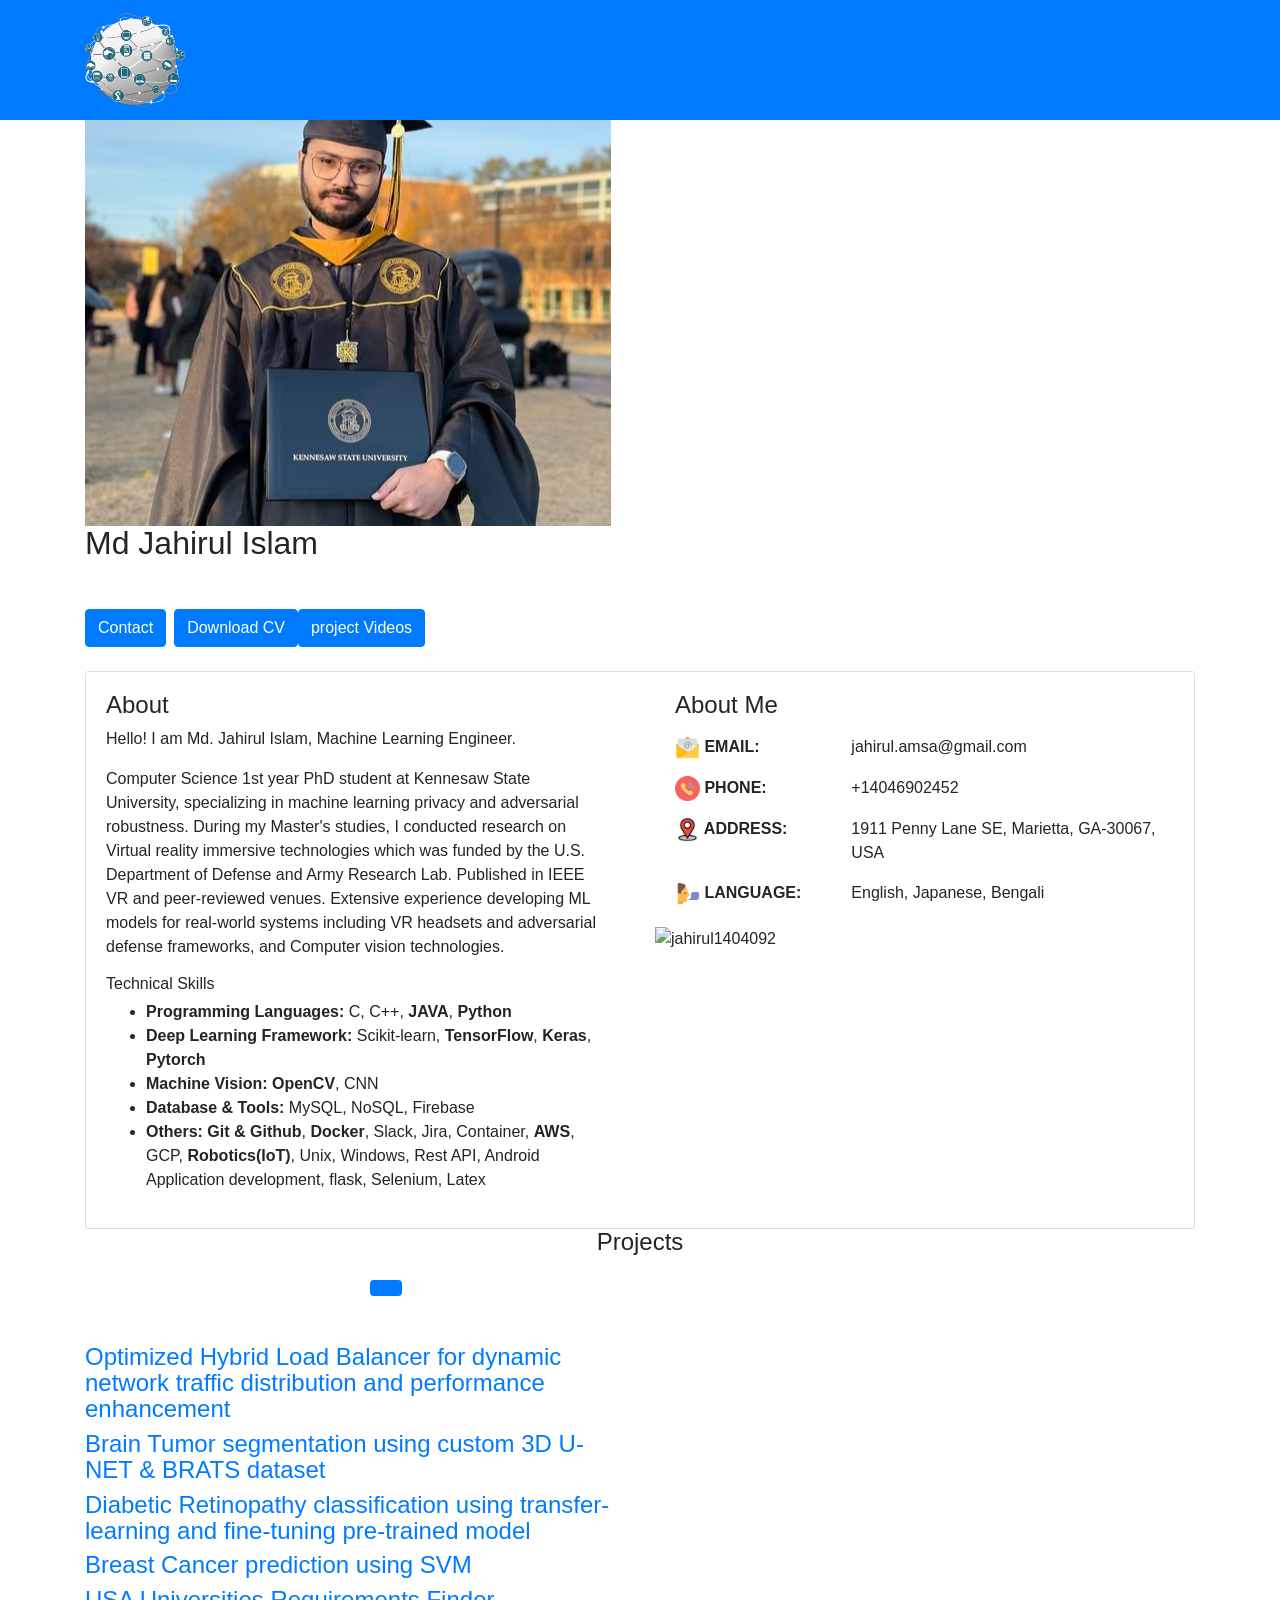
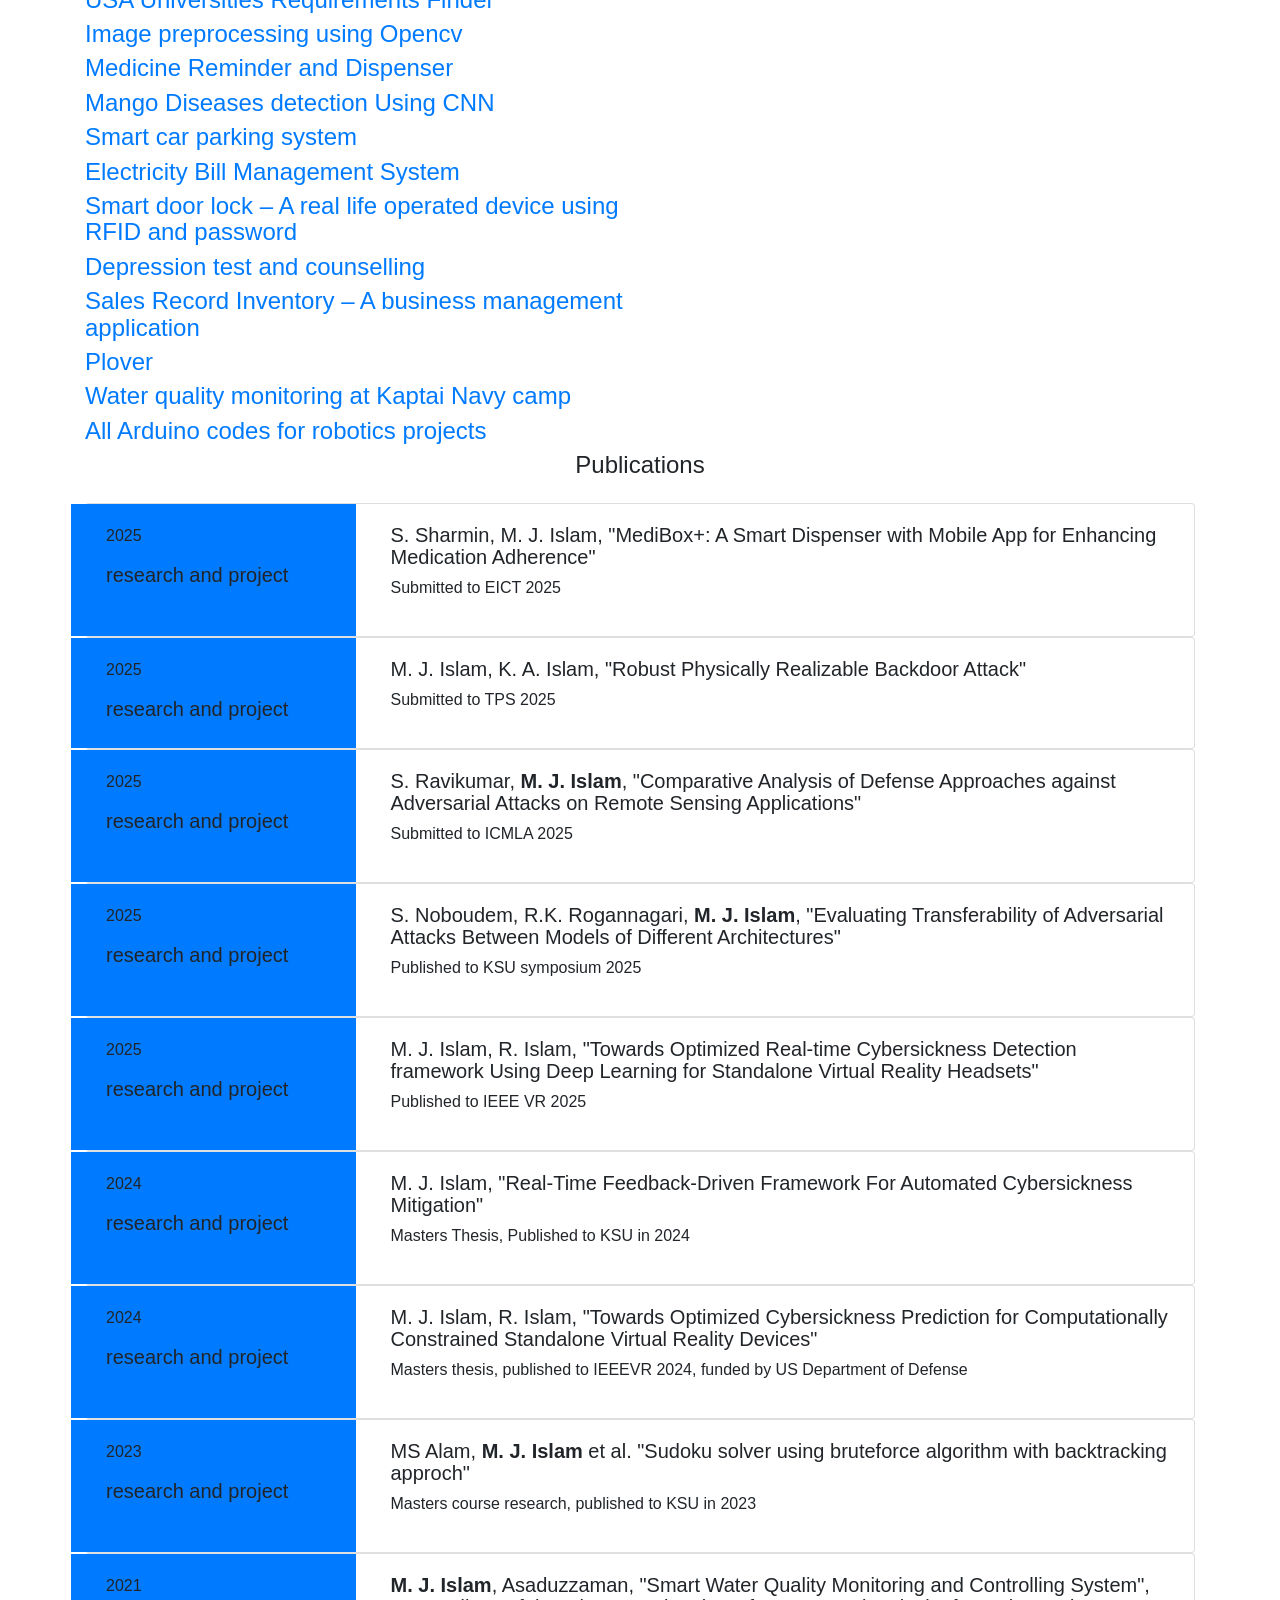
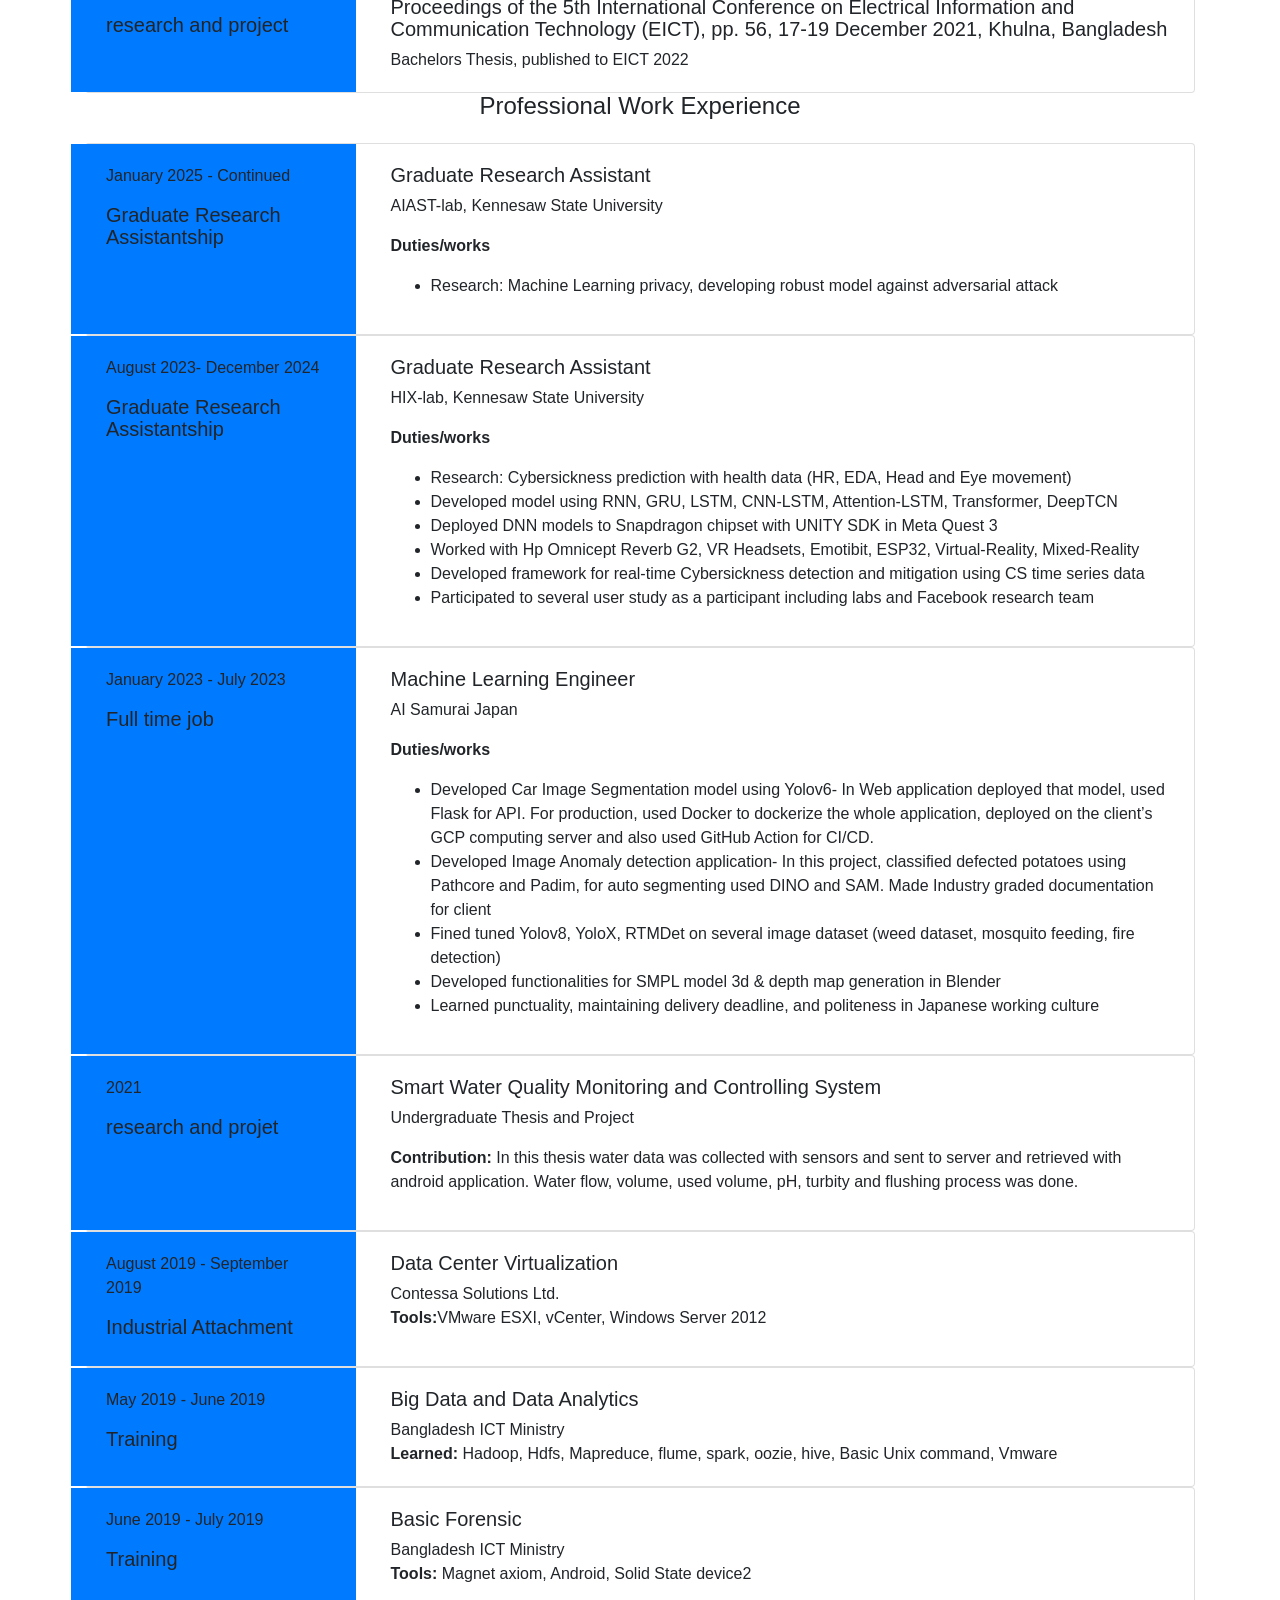
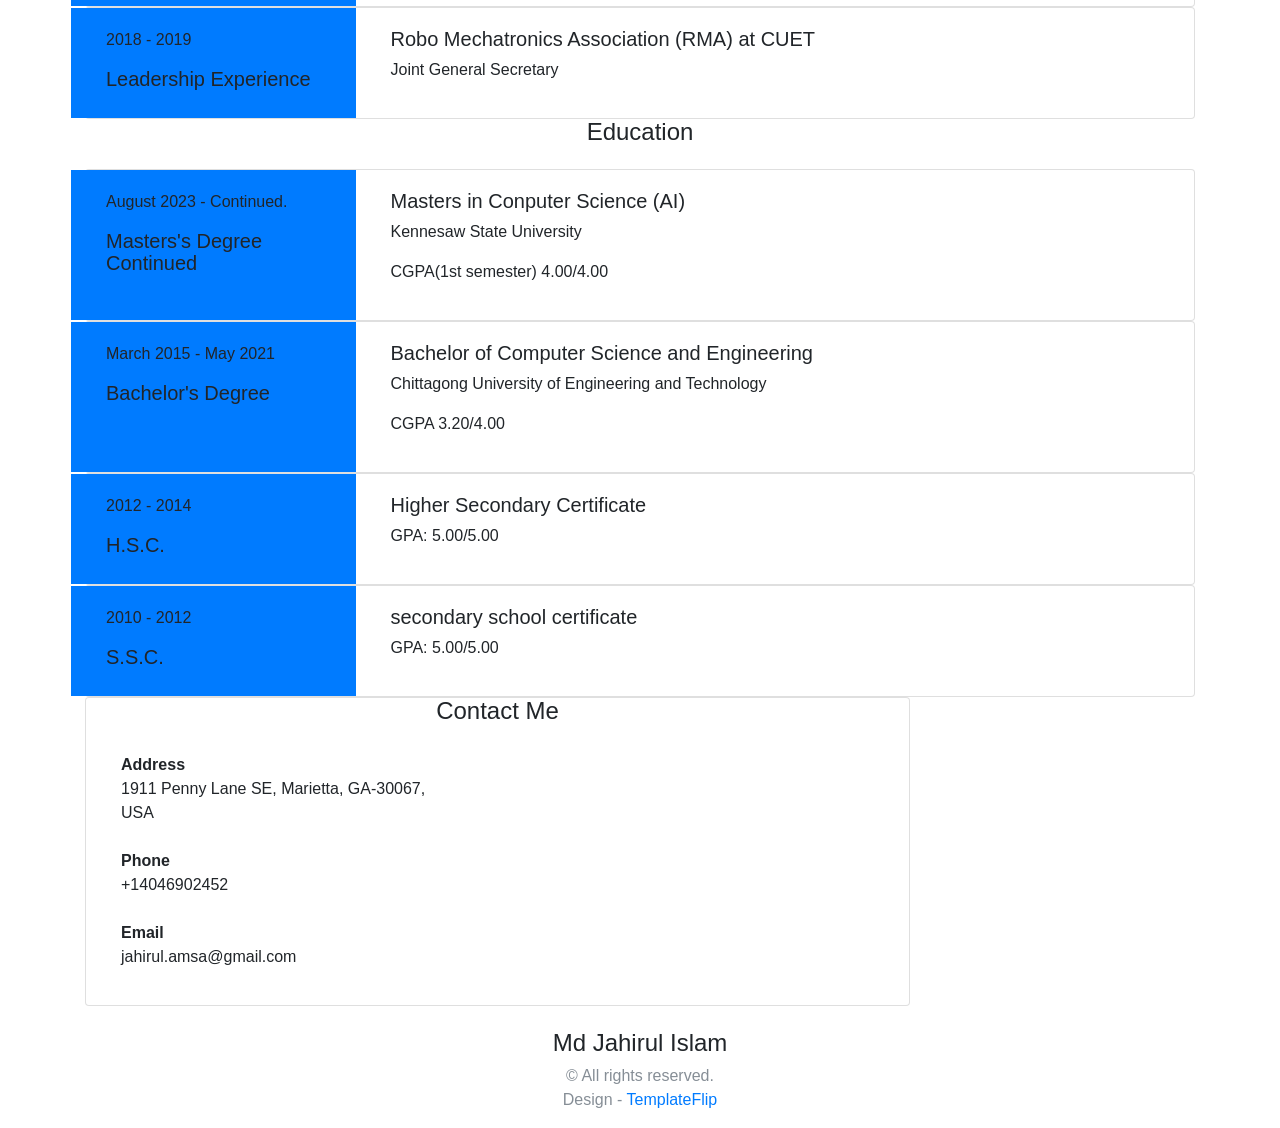
==== commit 783febf0: "Update index.html" ====
--- a/index.html
+++ b/index.html
@@ -509,31 +509,6 @@
       <div class="row">
         <div class="col-md-3 bg-primary" data-aos="fade-right" data-aos-offset="50" data-aos-duration="500">
           <div class="card-body cc-experience-header">
-            <p>August 2023- December 2024</p>
-            <div class="h5">Graduate Research Assistantship</div>
-          </div>
-        </div>
-        <div class="col-md-9" data-aos="fade-left" data-aos-offset="50" data-aos-duration="500">
-          <div class="card-body">
-            <div class="h5">Graduate Research Assistant</div>
-            <p class="category">HIX-lab, Kennesaw State University</p>
-            <p><b>Duties/works</b> <ul>
-              <li>Research: Cybersickness prediction with health data (HR, EDA, Head and Eye movement)</li>
-              <li>Developed model using RNN, GRU, LSTM, CNN-LSTM, Attention-LSTM, Transformer, DeepTCN</li>
-              <li>Deployed DNN models to Snapdragon chipset with UNITY SDK in Meta Quest 3</li>
-              <li>Worked with Hp Omnicept Reverb G2, VR Headsets, Emotibit, ESP32, Virtual-Reality, Mixed-Reality</li>
-              <li>Developed framework for real-time Cybersickness detection and mitigation using CS time series data</li>
-              <li>Participated to several user study as a participant including labs and Facebook research team</li>
-            </ul></p>
-          </div>
-        </div>
-      </div>
-    </div>
-
-    <div class="card">
-      <div class="row">
-        <div class="col-md-3 bg-primary" data-aos="fade-right" data-aos-offset="50" data-aos-duration="500">
-          <div class="card-body cc-experience-header">
             <p>January 2023 - July 2023</p>
             <div class="h5">Full time job</div>
           </div>
@@ -541,7 +516,7 @@
         <div class="col-md-9" data-aos="fade-left" data-aos-offset="50" data-aos-duration="500">
           <div class="card-body">
             <div class="h5">Machine Learning Engineer</div>
-            <p class="category">Chowagiken</p>
+            <p class="category">AI Samurai Japan</p>
             <p><b>Duties/works</b> <ul>
               <li>Developed Car Image Segmentation model using Yolov6-
                 In Web application deployed that model, used Flask for API. For production, used Docker to dockerize the
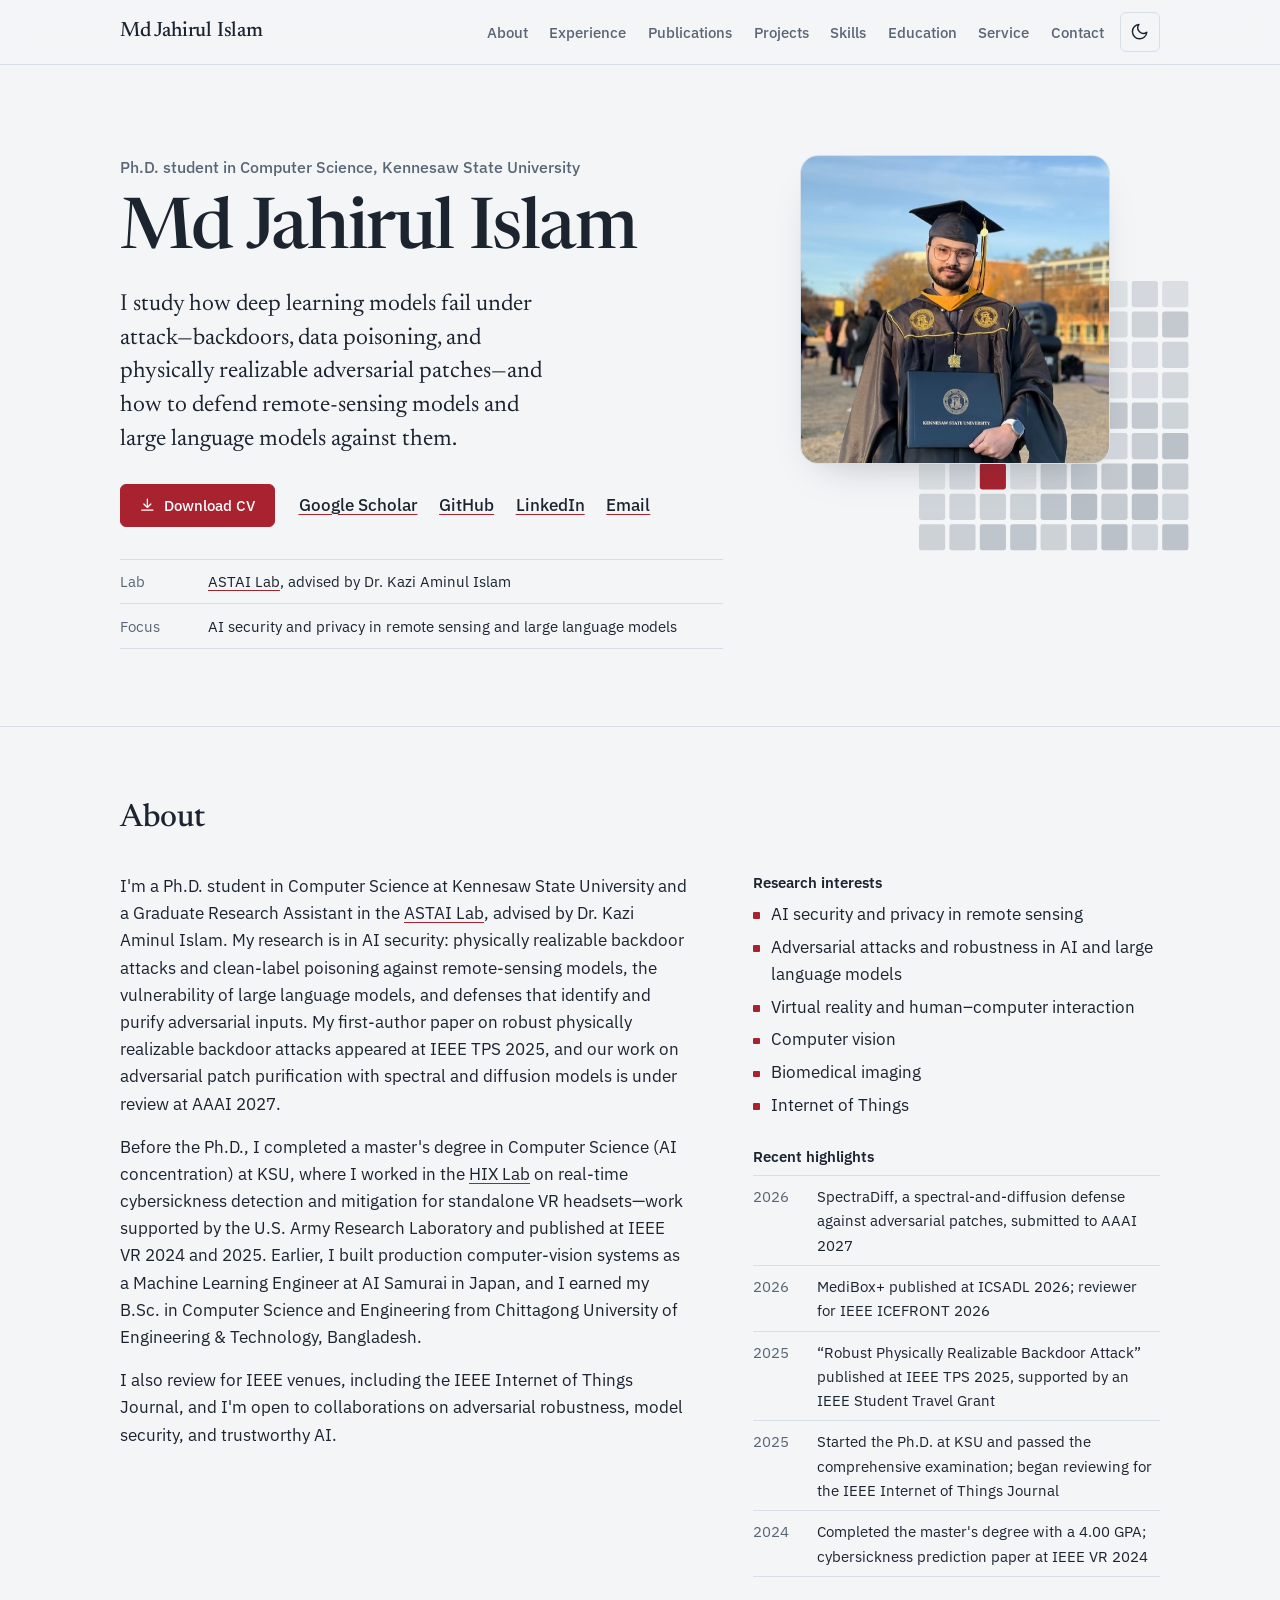
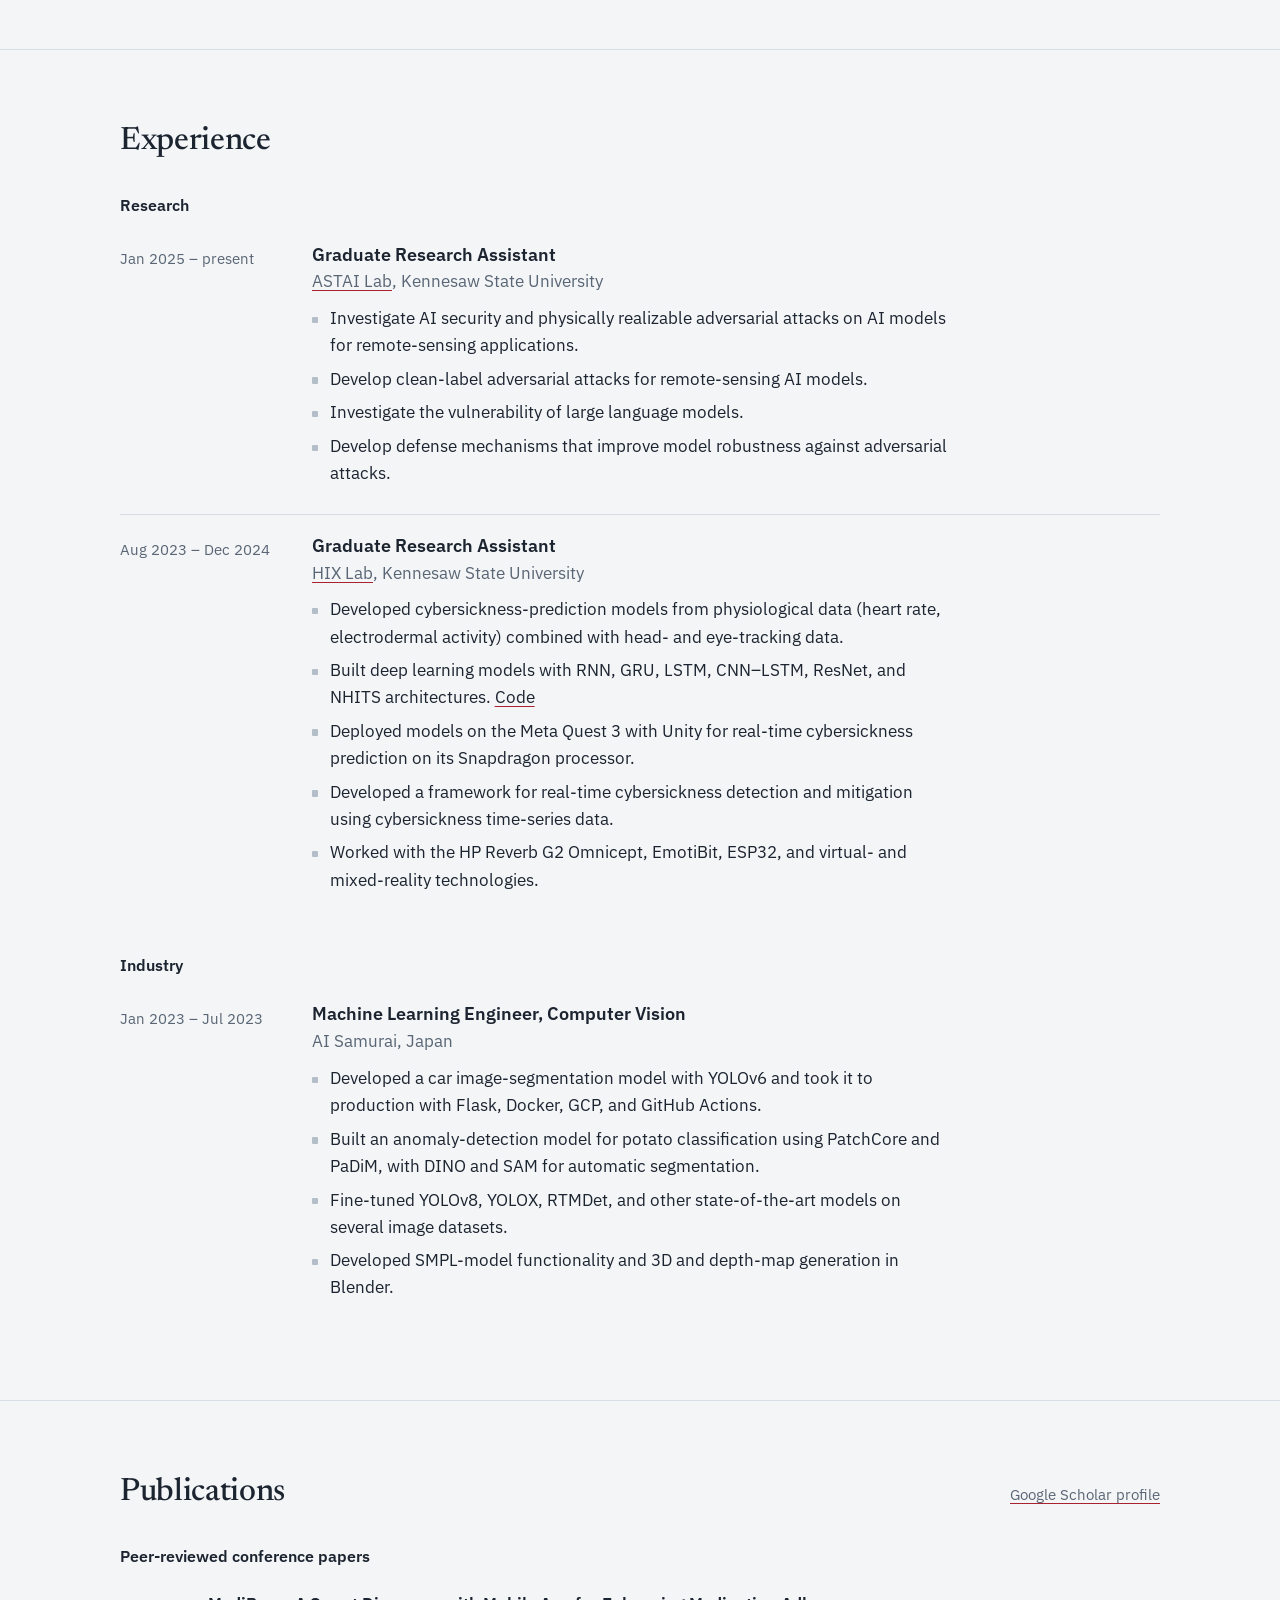
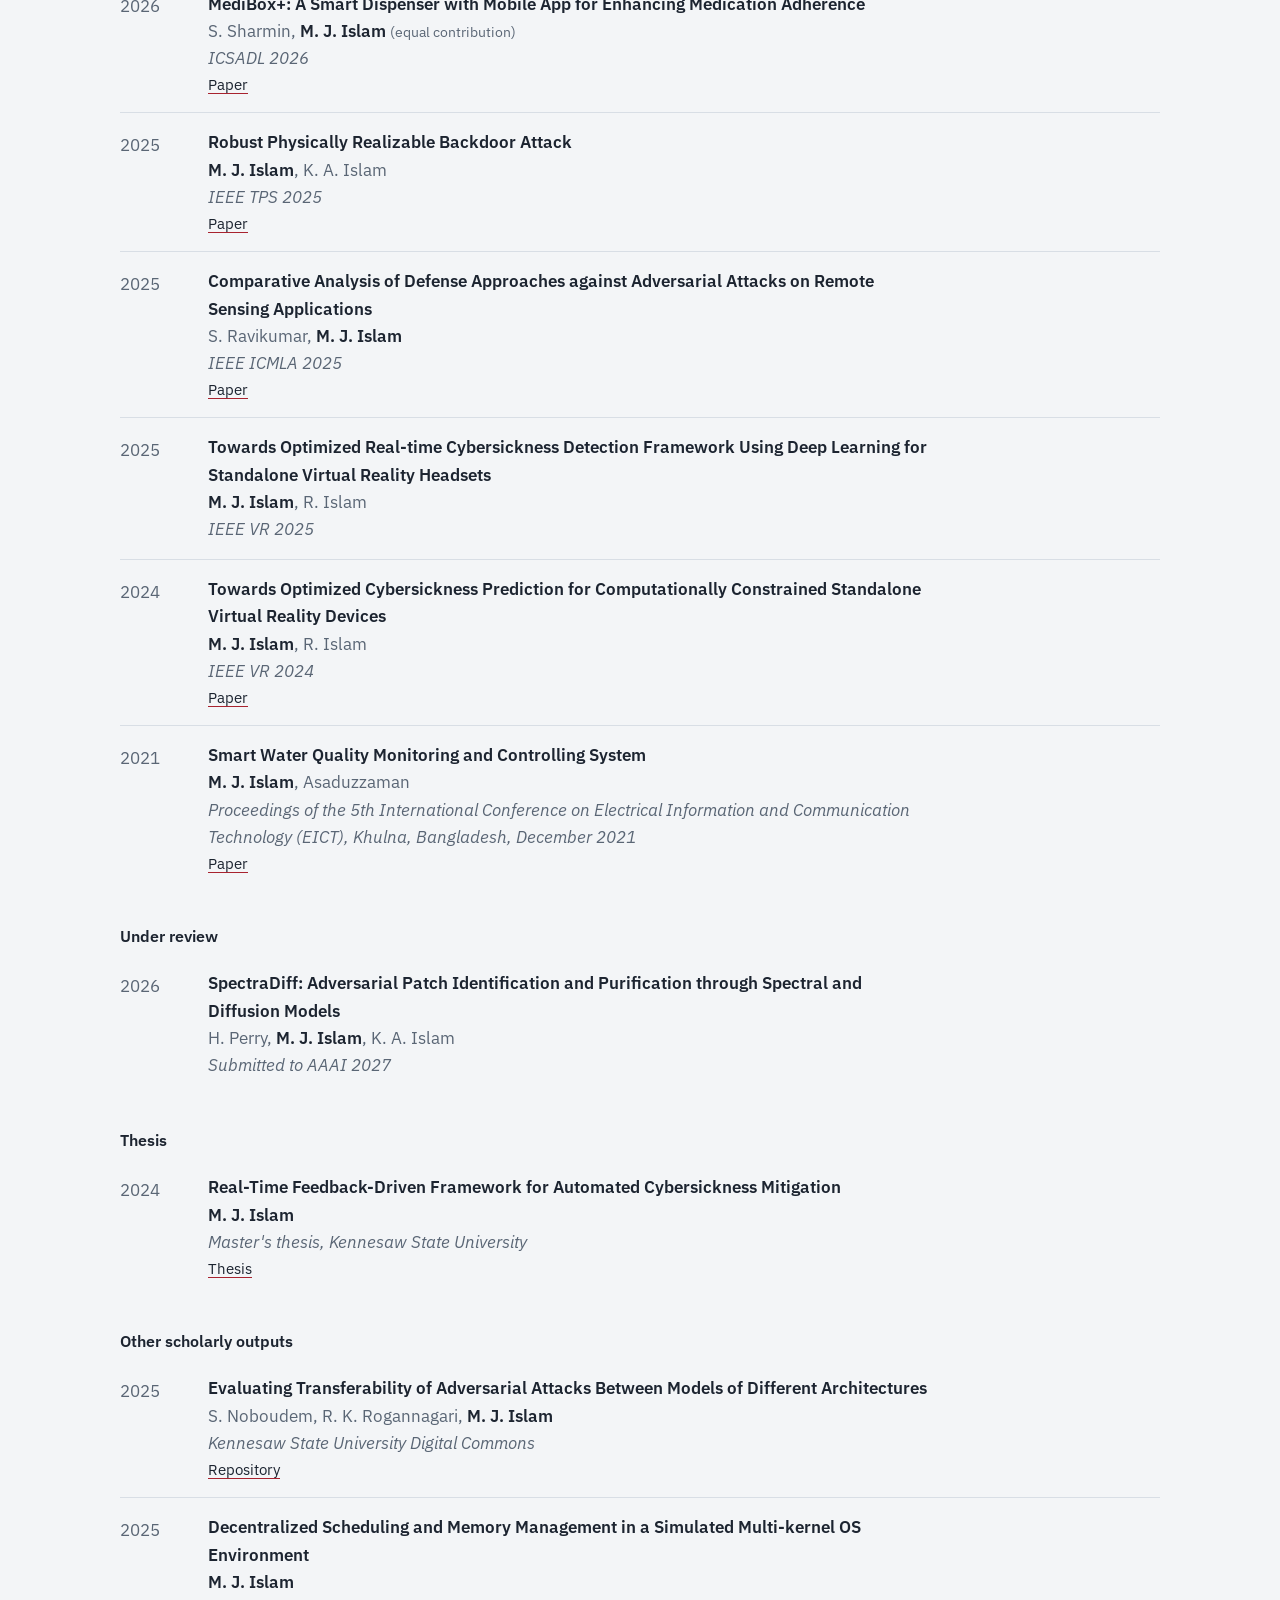
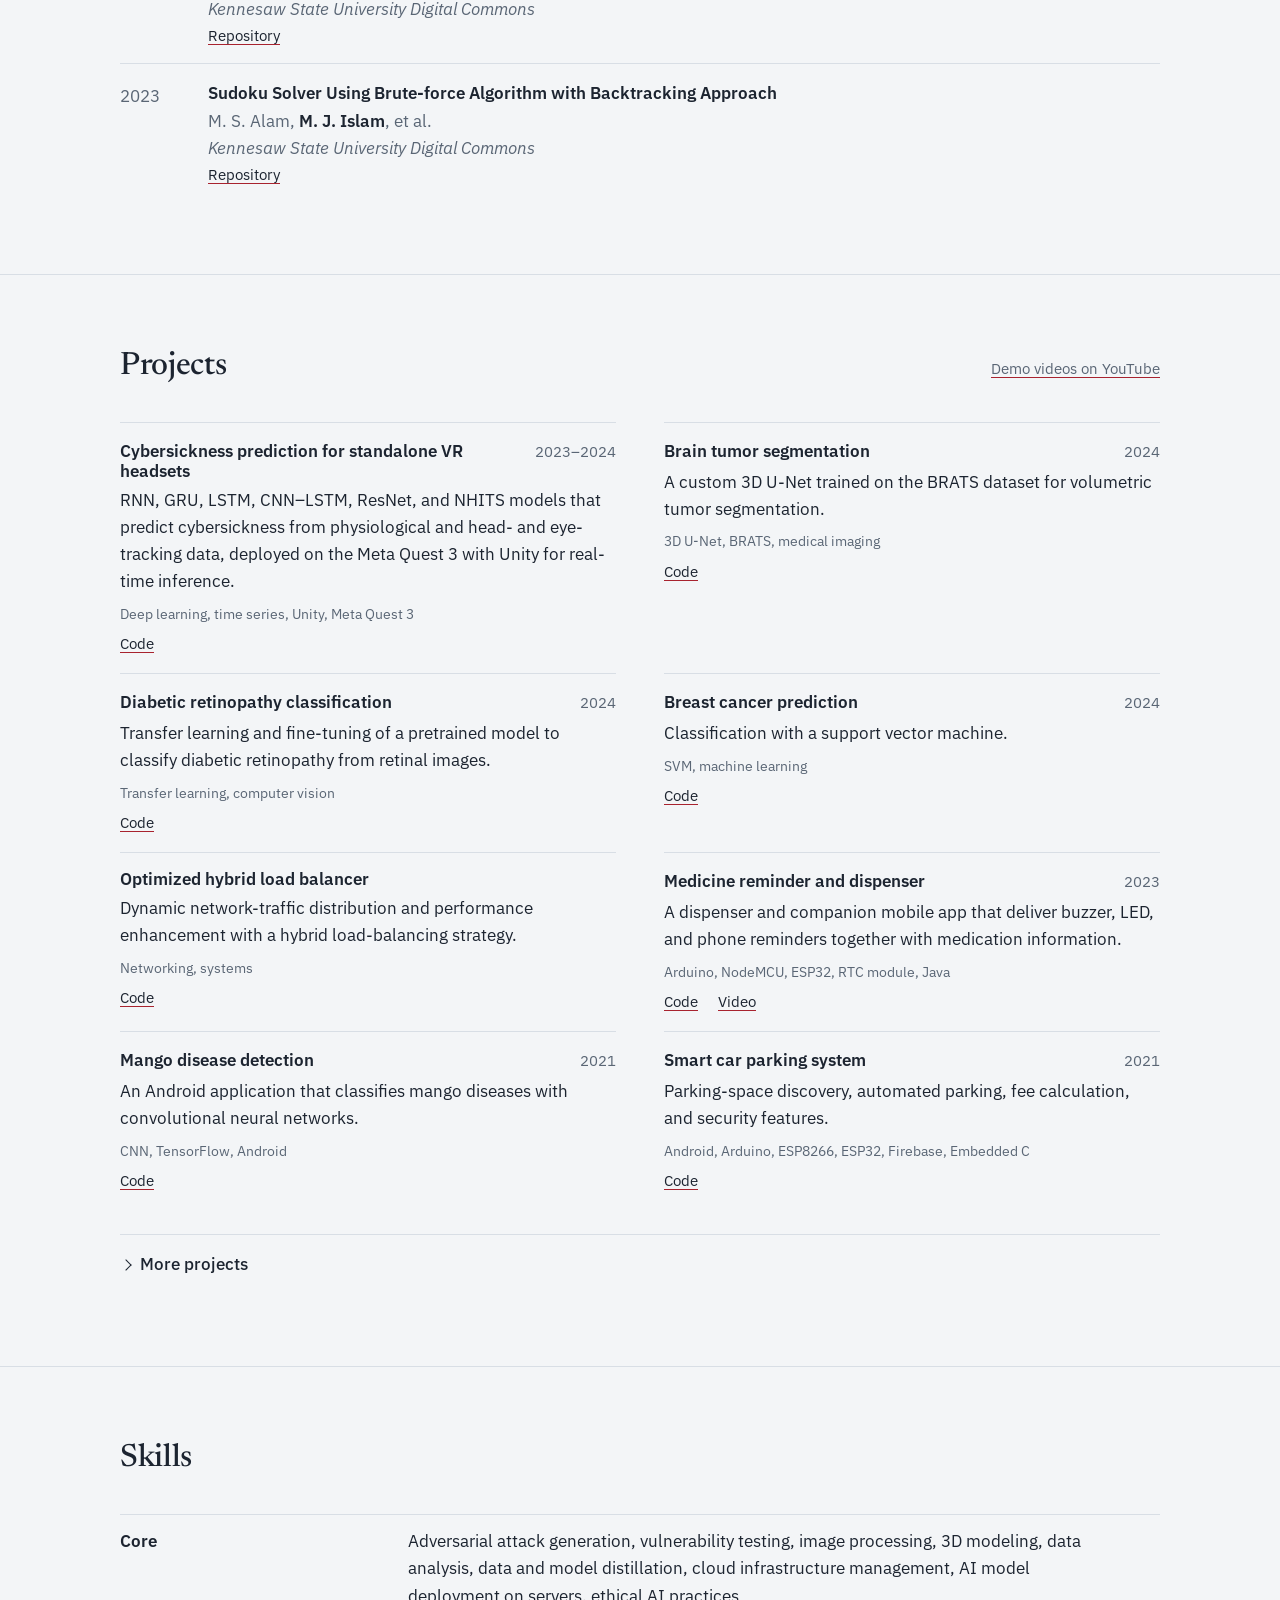
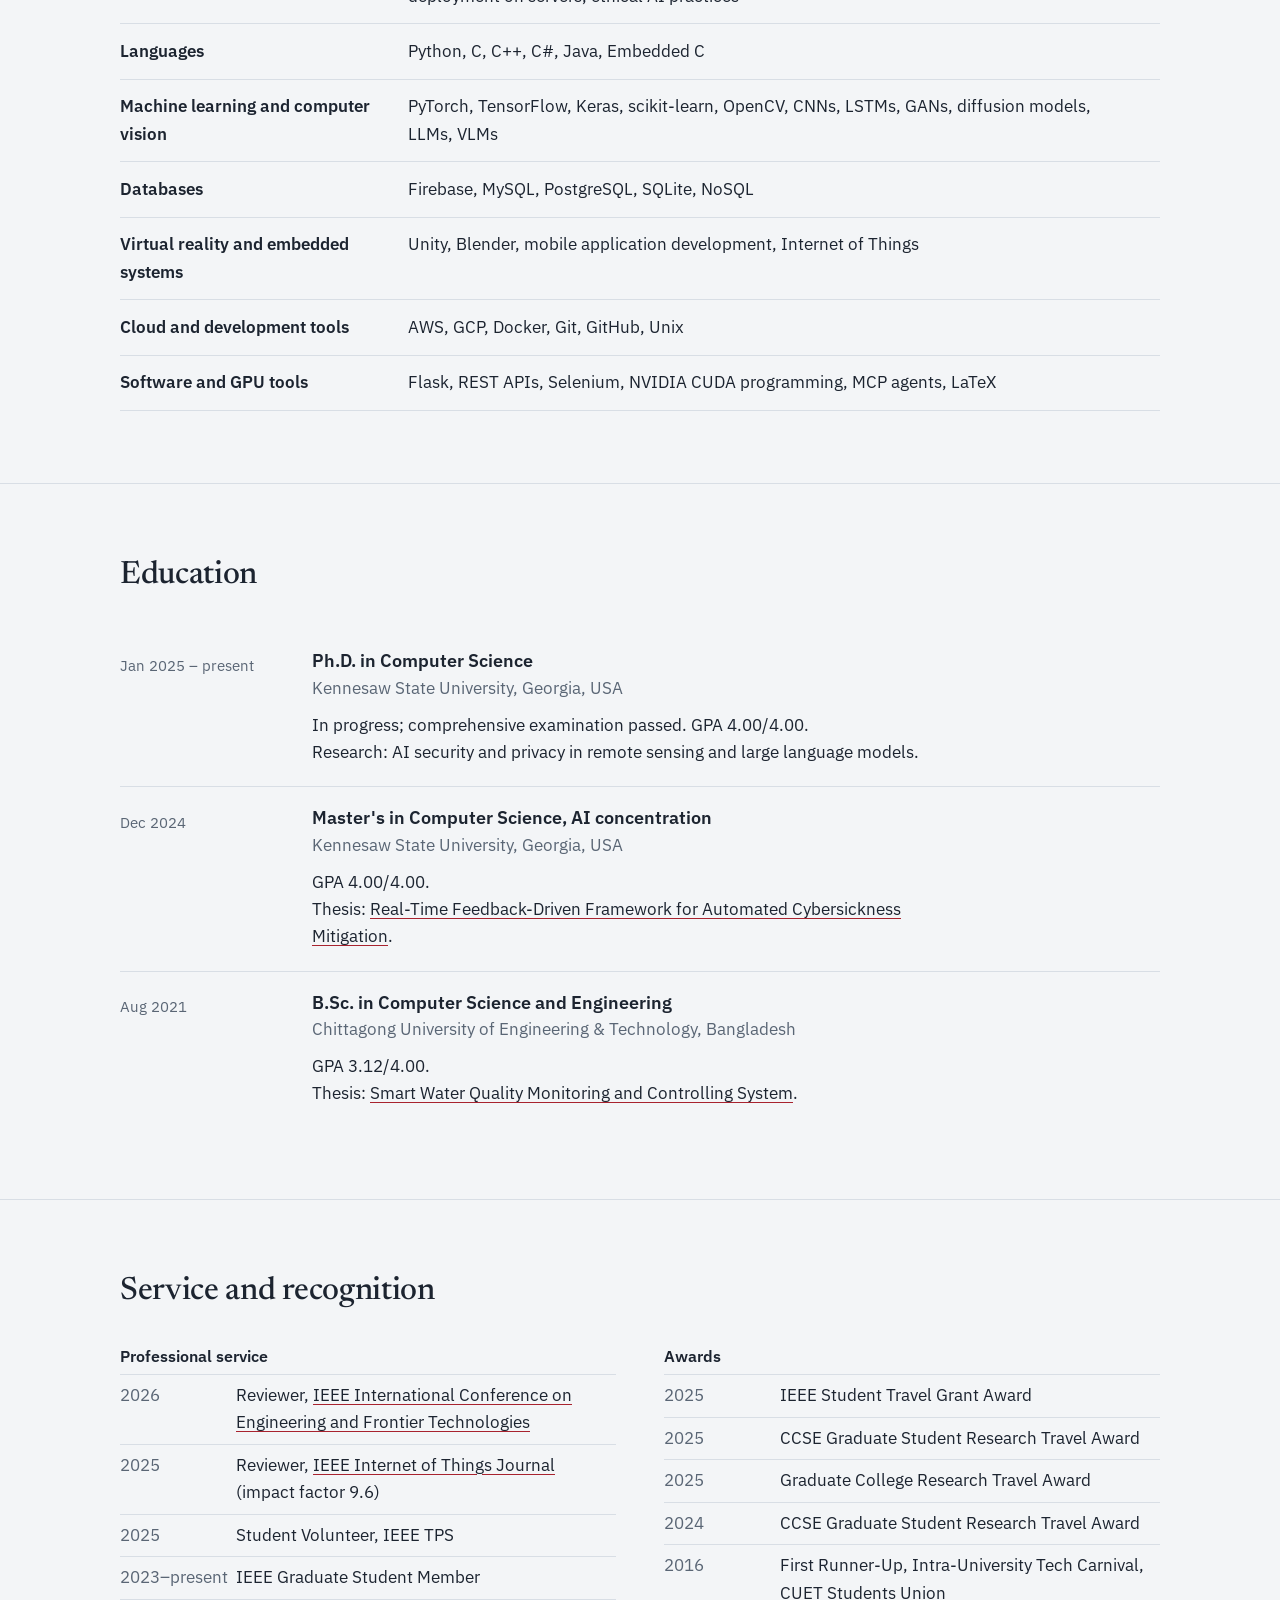
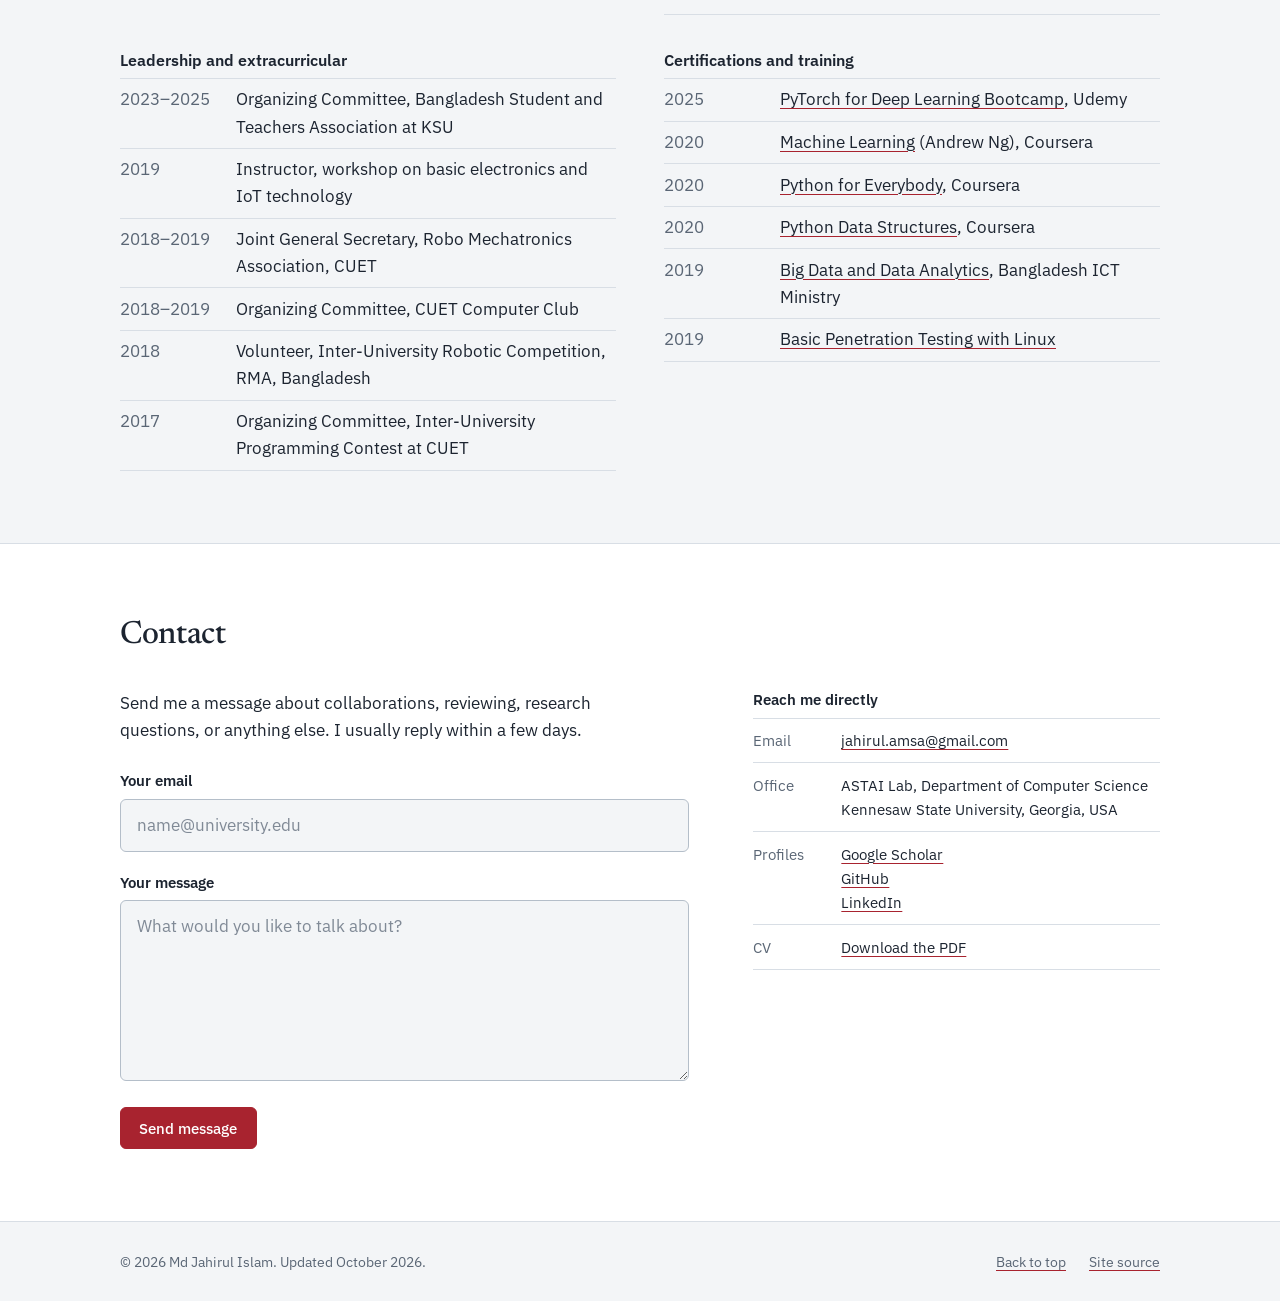
==== commit db276b3b: "Rebuild portfolio from the October 2026 CV Replace the Now UI Kit template with a dependency-free si" ====
--- a/index.html
+++ b/index.html
@@ -1,837 +1,807 @@
 <!DOCTYPE html>
-<html lang="en-US">
-  <head>
-    <meta charset="UTF-8">
-    <meta http-equiv="X-UA-Compatible" content="IE=edge">
-    <meta name="viewport" content="width=device-width, initial-scale=1">
-    <title>Md Jahirul Islam</title>
-    <link href="https://fonts.googleapis.com/css?family=Montserrat:400,700,200" rel="stylesheet">
-    <link href="https://maxcdn.bootstrapcdn.com/font-awesome/latest/css/font-awesome.min.css" rel="stylesheet">
-    <link href="css/aos.css?ver=1.1.0" rel="stylesheet">
-    <link href="css/bootstrap.min.css?ver=1.1.0" rel="stylesheet">
-    <link href="css/main.css?ver=1.1.0" rel="stylesheet">
-    <noscript>
-      <style type="text/css">
-        [data-aos] {
-            opacity: 1 !important;
-            transform: translate(0) scale(1) !important;
-        }
-      </style>
-    </noscript>
-  </head>
-  <body id="top">
-    <header>
-      <div class="profile-page sidebar-collapse">
-        <nav class="navbar navbar-expand-lg fixed-top navbar-transparent bg-primary" color-on-scroll="400">
-          <div class="container">
-            <div class="navbar-translate"><a class="navbar-brand" href="#" rel="tooltip"><img src="images/IOT.png" width='100px'></a>
-              <button class="navbar-toggler navbar-toggler" type="button" data-toggle="collapse" data-target="#navigation" aria-controls="navigation" aria-expanded="false" aria-label="Toggle navigation"><span class="navbar-toggler-bar bar1"></span><span class="navbar-toggler-bar bar2"></span><span class="navbar-toggler-bar bar3"></span></button>
-            </div>
-            <div class="collapse navbar-collapse justify-content-end" id="navigation">
-              <ul class="navbar-nav">
-                <li class="nav-item"><a class="nav-link smooth-scroll" href="#about">About</a></li>
-                <li class="nav-item"><a class="nav-link smooth-scroll" href="#skill">Skills</a></li>
-                <li class="nav-item"><a class="nav-link smooth-scroll" href="#projects">Projects</a></li>
-                <li class="nav-item"><a class="nav-link smooth-scroll" href="#publications">Publications</a></li>
-                <li class="nav-item"><a class="nav-link smooth-scroll" href="#experience">Experience</a></li>
-                <li class="nav-item"><a class="nav-link smooth-scroll" href="#contact">Contact</a></li>
-              </ul>
-            </div>
-          </div>
-        </nav>
-      </div>
-    </header>
-    <div class="page-content">
-      <div>
-<div class="profile-page">
-  <div class="wrapper">
-    <div class="page-header page-header-small" filter-color="green">
-      <div class="page-header-image" data-parallax="true" style="background-image: url('images/bg_nasa.jpg')"></div>
-      <div class="container">
-        <div class="content-center">
-          <div class="cc-profile-image"><a href="#"><img src="images/Amsa_gra_sq.jpg" alt="Image"/></a></div>
-          <div class="h2 title">Md Jahirul Islam</div>
-          <p class="category text-white">Machine Learning Engineer</p><a class="btn btn-primary smooth-scroll mr-2" href="#contact" data-aos="zoom-in" data-aos-anchor="data-aos-anchor">Contact</a><a class="btn btn-primary" href="images/CV_Jahirul_NIW.pdf" data-aos="zoom-in" data-aos-anchor="data-aos-anchor">Download CV</a><a class="btn btn-primary" href="https://www.youtube.com/playlist?list=PLSENJnm3bOKvvei8OmRu-hYETPRpSBvMR" data-aos="zoom-in" data-aos-anchor="data-aos-anchor">project Videos</a>
-        </div>
-      </div>
-      <div class="section">
-        <div class="container">
-          <div class="button-container">
-            <a class="btn btn-default btn-round btn-lg btn-icon" href="https://www.facebook.com/amsa.cse14" rel="tooltip" title="Follow me on Facebook"><i class="fa fa-facebook"></i></a>
-            <!-- <a class="btn btn-default btn-round btn-lg btn-icon" href="https://www.instagram.com/jahirul_islam_amsa/" rel="tooltip" title="Follow me on Instagram"><i class="fa fa-instagram"></i></a> -->
-            <a class="btn btn-default btn-round btn-lg btn-icon" href="https://www.linkedin.com/in/md-jahirulislam" rel="tooltip" title="Connect me on LinkedIn"><i class="fa fa-linkedin"></i></a>
-            <a class="btn btn-default btn-round btn-lg btn-icon" href="https://github.com/Jahirul1404092" rel="tooltip" title="Follow me on GitHub"><i class="fa fa-github"></i></a>
-            <!-- <a class="btn btn-default btn-round btn-lg btn-icon" href="https://www.youtube.com/channel/UCc6PUeMMWjYAo_qHrET2VZg/videos" rel="tooltip" title="Subscribe"><i class="fa fa-youtube"></i></a> -->
-          </div>
-        </div>
-      </div>
+<html lang="en">
+<head>
+  <meta charset="utf-8">
+  <meta name="viewport" content="width=device-width, initial-scale=1">
+  <title>Md Jahirul Islam — AI security researcher, Ph.D. student at Kennesaw State University</title>
+  <meta name="description" content="Md Jahirul Islam is a Ph.D. student in Computer Science at Kennesaw State University researching AI security: backdoor and poisoning attacks, physically realizable adversarial patches, and defenses for remote-sensing models and large language models.">
+  <meta name="author" content="Md Jahirul Islam">
+  <link rel="canonical" href="https://jahirul1404092.github.io/">
+  <meta name="theme-color" content="#f3f5f7" media="(prefers-color-scheme: light)">
+  <meta name="theme-color" content="#10151c" media="(prefers-color-scheme: dark)">
+
+  <meta property="og:type" content="profile">
+  <meta property="og:title" content="Md Jahirul Islam — AI security researcher">
+  <meta property="og:description" content="Ph.D. student in Computer Science at Kennesaw State University. Backdoor and poisoning attacks, adversarial patches, and defenses for remote-sensing and language models.">
+  <meta property="og:url" content="https://jahirul1404092.github.io/">
+  <meta property="og:image" content="https://jahirul1404092.github.io/images/og-image.png">
+  <meta name="twitter:card" content="summary_large_image">
+
+  <link rel="icon" href="favicon.svg" type="image/svg+xml">
+  <link rel="apple-touch-icon" href="images/apple-touch-icon.png">
+
+  <link rel="preload" href="fonts/newsreader-latin-wght.woff2" as="font" type="font/woff2" crossorigin>
+  <link rel="preload" href="fonts/ibm-plex-sans-latin-400-normal.woff2" as="font" type="font/woff2" crossorigin>
+  <link rel="stylesheet" href="css/style.css">
+
+  <script>
+    // Apply a saved theme before first paint so the page never flashes the wrong colors.
+    (function () {
+      try {
+        var t = localStorage.getItem('theme');
+        if (t === 'light' || t === 'dark') document.documentElement.setAttribute('data-theme', t);
+      } catch (e) {}
+    })();
+  </script>
+
+  <script type="application/ld+json">
+  {
+    "@context": "https://schema.org",
+    "@type": "Person",
+    "name": "Md Jahirul Islam",
+    "url": "https://jahirul1404092.github.io/",
+    "image": "https://jahirul1404092.github.io/images/profile.jpg",
+    "email": "mailto:jahirul.amsa@gmail.com",
+    "jobTitle": "Ph.D. Student and Graduate Research Assistant",
+    "affiliation": {
+      "@type": "CollegeOrUniversity",
+      "name": "Kennesaw State University"
+    },
+    "alumniOf": [
+      { "@type": "CollegeOrUniversity", "name": "Kennesaw State University" },
+      { "@type": "CollegeOrUniversity", "name": "Chittagong University of Engineering & Technology" }
+    ],
+    "knowsAbout": ["AI security", "Adversarial machine learning", "Backdoor attacks", "Remote sensing", "Large language models", "Computer vision", "Virtual reality"],
+    "sameAs": [
+      "https://scholar.google.com/citations?user=NqGL9EwAAAAJ&hl=en",
+      "https://github.com/Jahirul1404092",
+      "https://www.linkedin.com/in/jahirul92/"
+    ]
+  }
+  </script>
+</head>
+<body>
+<a class="skip-link" href="#about">Skip to content</a>
+
+<header class="site-header">
+  <div class="container site-header__row">
+    <a class="brand" href="#top">Md Jahirul Islam</a>
+
+    <nav class="site-nav" id="site-nav" aria-label="Sections">
+      <a href="#about">About</a>
+      <a href="#experience">Experience</a>
+      <a href="#publications">Publications</a>
+      <a href="#projects">Projects</a>
+      <a href="#skills">Skills</a>
+      <a href="#education">Education</a>
+      <a href="#service">Service</a>
+      <a href="#contact">Contact</a>
+      <a class="site-nav__cv" href="Md_Jahirul_Islam_Resume.pdf" download>Download CV</a>
+    </nav>
+
+    <div class="site-header__tools">
+      <button class="icon-btn" id="theme-toggle" type="button" aria-label="Switch to dark theme" title="Switch theme">
+        <svg class="icon icon--sun" viewBox="0 0 24 24" aria-hidden="true"><circle cx="12" cy="12" r="4"/><path d="M12 2v2M12 20v2M4.93 4.93l1.41 1.41M17.66 17.66l1.41 1.41M2 12h2M20 12h2M4.93 19.07l1.41-1.41M17.66 6.34l1.41-1.41"/></svg>
+        <svg class="icon icon--moon" viewBox="0 0 24 24" aria-hidden="true"><path d="M21 12.8A9 9 0 1 1 11.2 3a7 7 0 0 0 9.8 9.8z"/></svg>
+      </button>
+      <button class="icon-btn menu-btn" id="menu-toggle" type="button" aria-expanded="false" aria-controls="site-nav" aria-label="Open menu">
+        <svg class="icon" viewBox="0 0 24 24" aria-hidden="true"><path d="M4 7h16M4 12h16M4 17h16"/></svg>
+      </button>
     </div>
   </div>
-</div>
-<div class="section" id="about">
-  <div class="container">
-    <div class="card" data-aos="fade-up" data-aos-offset="10">
-      <div class="row">
-        <div class="col-lg-6 col-md-12">
-          <div class="card-body">
-            <div class="h4 mt-0 title">About</div>
-            <p> Hello! I am Md. Jahirul Islam, Machine Learning Engineer.</p>
-            <p> Computer Science 1st year PhD student at Kennesaw State University, specializing in machine learning privacy and adversarial robustness. During my Master's studies, I conducted research on Virtual reality immersive technologies which was funded by the U.S. Department of Defense and Army Research Lab. Published in IEEE VR and peer-reviewed venues. Extensive experience developing ML models for real-world systems including VR headsets and adversarial defense frameworks, and Computer vision technologies.</p>
-          <!-- </div>
-          <div class="h4 mt-0 title"> -->
-
-<!-- <h6>Languages and Tools</h6> -->
-<!-- <p> <a href="https://developer.android.com" target="_blank"> <img src="https://raw.githubusercontent.com/devicons/devicon/master/icons/android/android-original-wordmark.svg" alt="android" width="40" height="40"/> </a> <a href="https://www.arduino.cc/" target="_blank"> <img src="https://cdn.worldvectorlogo.com/logos/arduino-1.svg" alt="arduino" width="40" height="40"/> </a> <a href="https://www.cprogramming.com/" target="_blank"> <img src="https://raw.githubusercontent.com/devicons/devicon/master/icons/c/c-original.svg" alt="c" width="40" height="40"/> </a> <a href="https://www.w3schools.com/css/" target="_blank"> <img src="https://raw.githubusercontent.com/devicons/devicon/master/icons/css3/css3-original-wordmark.svg" alt="css3" width="40" height="40"/> </a> <a href="https://firebase.google.com/" target="_blank"> <img src="https://www.vectorlogo.zone/logos/firebase/firebase-icon.svg" alt="firebase" width="40" height="40"/> </a> <a href="https://git-scm.com/" target="_blank"> <img src="https://www.vectorlogo.zone/logos/git-scm/git-scm-icon.svg" alt="git" width="40" height="40"/> </a> <a href="https://hadoop.apache.org/" target="_blank"> <img src="https://www.vectorlogo.zone/logos/apache_hadoop/apache_hadoop-icon.svg" alt="hadoop" width="40" height="40"/> </a> <a href="https://www.w3.org/html/" target="_blank"> <img src="https://raw.githubusercontent.com/devicons/devicon/master/icons/html5/html5-original-wordmark.svg" alt="html5" width="40" height="40"/> </a> <a href="https://www.adobe.com/in/products/illustrator.html" target="_blank"> <img src="https://www.vectorlogo.zone/logos/adobe_illustrator/adobe_illustrator-icon.svg" alt="illustrator" width="40" height="40"/> </a> <a href="https://www.java.com" target="_blank"> <img src="https://raw.githubusercontent.com/devicons/devicon/master/icons/java/java-original.svg" alt="java" width="40" height="40"/> </a> <a href="https://www.linux.org/" target="_blank"> <img src="https://raw.githubusercontent.com/devicons/devicon/master/icons/linux/linux-original.svg" alt="linux" width="40" height="40"/> </a> <a href="https://www.mysql.com/" target="_blank"> <img src="https://raw.githubusercontent.com/devicons/devicon/master/icons/mysql/mysql-original-wordmark.svg" alt="mysql" width="40" height="40"/> </a> <a href="https://opencv.org/" target="_blank"> <img src="https://www.vectorlogo.zone/logos/opencv/opencv-icon.svg" alt="opencv" width="40" height="40"/> </a> <a href="https://www.photoshop.com/en" target="_blank"> <img src="https://raw.githubusercontent.com/devicons/devicon/master/icons/photoshop/photoshop-line.svg" alt="photoshop" width="40" height="40"/> </a> <a href="https://www.php.net" target="_blank"> <img src="https://raw.githubusercontent.com/devicons/devicon/master/icons/php/php-original.svg" alt="php" width="40" height="40"/> </a> <a href="https://postman.com" target="_blank"> <img src="https://www.vectorlogo.zone/logos/getpostman/getpostman-icon.svg" alt="postman" width="40" height="40"/> </a> <a href="https://www.python.org" target="_blank"> <img src="https://raw.githubusercontent.com/devicons/devicon/master/icons/python/python-original.svg" alt="python" width="40" height="40"/> </a> <a href="https://scikit-learn.org/" target="_blank"> <img src="https://upload.wikimedia.org/wikipedia/commons/0/05/Scikit_learn_logo_small.svg" alt="scikit_learn" width="40" height="40"/> </a> <a href="https://www.sqlite.org/" target="_blank"> <img src="https://www.vectorlogo.zone/logos/sqlite/sqlite-icon.svg" alt="sqlite" width="40" height="40"/> </a> <a href="https://www.tensorflow.org" target="_blank"> <img src="https://www.vectorlogo.zone/logos/tensorflow/tensorflow-icon.svg" alt="tensorflow" width="40" height="40"/> </a> </p> -->
-<h6>Technical Skills</h6>
-<ul>
-  <li><strong>Programming Languages:</strong> C, C++, <strong>JAVA</strong>, <strong>Python</strong></li>
-  <li><strong>Deep Learning Framework:</strong> Scikit-learn, <strong>TensorFlow</strong>, <strong>Keras</strong>, <strong>Pytorch</strong></li>
-  <li><strong>Machine Vision:</strong> <strong>OpenCV</strong>, CNN</li>
-  <li><strong>Database & Tools:</strong> MySQL, NoSQL, Firebase</li>
-  <li><strong>Others:</strong> <strong>Git & Github</strong>, <strong>Docker</strong>, Slack, Jira, Container, <strong>AWS</strong>, GCP, <strong>Robotics(IoT)</strong>, Unix, Windows, Rest API, Android Application development, flask, Selenium, Latex</li>
-</ul>
-
-<!-- <p><img align="center" src="https://github-readme-stats.vercel.app/api/top-langs?username=jahirul1404092&show_icons=true&locale=en&layout=compact" alt="jahirul1404092" /></p> -->
-
-        </div>
-        </div>
-        <div class="col-lg-6 col-md-12">
-          <div class="card-body">
-            <div class="h4 mt-0 title">About Me</div>
-            <div class="row mt-3">
-              <div class="col-sm-4"><strong class="text-uppercase"><img src = 'images/icons/Email.png' style='vertical-align: middle;width:25px;'/> Email:</strong></div>
-              <div class="col-sm-8">jahirul.amsa@gmail.com</div>
-            </div>
-            <div class="row mt-3">
-              <div class="col-sm-4"><strong class="text-uppercase"><img src = 'images/icons/phone.png' style='vertical-align: middle;width:25px;'/> Phone:</strong></div>
-              <div class="col-sm-8">+14046902452</div>
-            </div>
-            <div class="row mt-3">
-              <div class="col-sm-4"><strong class="text-uppercase"><img src = 'images/icons/location.png' style='vertical-align: middle;width:25px;'/> Address:</strong></div>
-              <div class="col-sm-8">1911 Penny Lane SE, Marietta, GA-30067, USA</div>
-            </div>
-            <div class="row mt-3">
-              <div class="col-sm-4"><strong class="text-uppercase"><img src = 'images/icons/language.png' style='vertical-align: middle;width:25px;'/> Language:</strong></div>
-              <div class="col-sm-8">English, Japanese, Bengali</div>
-            </div>
-          </div>
-          <p><img align="center" src="https://github-readme-stats.vercel.app/api/top-langs?username=jahirul1404092&show_icons=true&locale=en&layout=compact" alt="jahirul1404092" /></p>
-
-        </div>
-      </div>
-    </div>
+</header>
+
+<main id="top">
+
+  <!-- ============================ Hero ============================ -->
+  <section class="hero" aria-labelledby="hero-name">
+    <div class="container hero__grid">
+      <div class="hero__text">
+        <p class="hero__kicker">Ph.D. student in Computer Science, Kennesaw State University</p>
+        <h1 class="hero__name" id="hero-name">Md Jahirul Islam</h1>
+        <p class="hero__lede">I study how deep learning models fail under attack—backdoors, data poisoning, and physically realizable adversarial patches—and how to defend remote-sensing models and large language models against them.</p>
+
+        <div class="hero__actions">
+          <a class="btn btn--primary" href="Md_Jahirul_Islam_Resume.pdf" download>
+            <svg class="icon" viewBox="0 0 24 24" aria-hidden="true"><path d="M12 3v12M7 10l5 5 5-5M4 19h16"/></svg>
+            Download CV
+          </a>
+          <nav class="hero__links" aria-label="Profiles">
+            <a href="https://scholar.google.com/citations?user=NqGL9EwAAAAJ&amp;hl=en" target="_blank" rel="me noopener">Google Scholar</a>
+            <a href="https://github.com/Jahirul1404092" target="_blank" rel="me noopener">GitHub</a>
+            <a href="https://www.linkedin.com/in/jahirul92/" target="_blank" rel="me noopener">LinkedIn</a>
+            <a href="mailto:jahirul.amsa@gmail.com">Email</a>
+          </nav>
+        </div>
+
+        <dl class="hero__meta">
+          <div>
+            <dt>Lab</dt>
+            <dd><a href="https://sites.google.com/view/astai" target="_blank" rel="noopener">ASTAI Lab</a>, advised by Dr. Kazi Aminul Islam</dd>
+          </div>
+          <div>
+            <dt>Focus</dt>
+            <dd>AI security and privacy in remote sensing and large language models</dd>
+          </div>
+        </dl>
+      </div>
+
+      <figure class="hero__figure">
+        <svg class="tiles" viewBox="0 0 9 9" aria-hidden="true" focusable="false">
+          <rect class="tile" x="0" y="0" width="0.86" height="0.86" rx="0.08" opacity="0.1"/>
+          <rect class="tile" x="1" y="0" width="0.86" height="0.86" rx="0.08" opacity="0.12"/>
+          <rect class="tile" x="2" y="0" width="0.86" height="0.86" rx="0.08" opacity="0.15"/>
+          <rect class="tile" x="3" y="0" width="0.86" height="0.86" rx="0.08" opacity="0.14"/>
+          <rect class="tile" x="4" y="0" width="0.86" height="0.86" rx="0.08" opacity="0.2"/>
+          <rect class="tile" x="5" y="0" width="0.86" height="0.86" rx="0.08" opacity="0.2"/>
+          <rect class="tile" x="6" y="0" width="0.86" height="0.86" rx="0.08" opacity="0.18"/>
+          <rect class="tile" x="7" y="0" width="0.86" height="0.86" rx="0.08" opacity="0.26"/>
+          <rect class="tile" x="8" y="0" width="0.86" height="0.86" rx="0.08" opacity="0.2"/>
+          <rect class="tile" x="0" y="1" width="0.86" height="0.86" rx="0.08" opacity="0.12"/>
+          <rect class="tile" x="1" y="1" width="0.86" height="0.86" rx="0.08" opacity="0.13"/>
+          <rect class="tile" x="2" y="1" width="0.86" height="0.86" rx="0.08" opacity="0.14"/>
+          <rect class="tile" x="3" y="1" width="0.86" height="0.86" rx="0.08" opacity="0.19"/>
+          <rect class="tile" x="4" y="1" width="0.86" height="0.86" rx="0.08" opacity="0.25"/>
+          <rect class="tile" x="5" y="1" width="0.86" height="0.86" rx="0.08" opacity="0.19"/>
+          <rect class="tile" x="6" y="1" width="0.86" height="0.86" rx="0.08" opacity="0.22"/>
+          <rect class="tile" x="7" y="1" width="0.86" height="0.86" rx="0.08" opacity="0.31"/>
+          <rect class="tile" x="8" y="1" width="0.86" height="0.86" rx="0.08" opacity="0.4"/>
+          <rect class="tile" x="0" y="2" width="0.86" height="0.86" rx="0.08" opacity="0.15"/>
+          <rect class="tile" x="1" y="2" width="0.86" height="0.86" rx="0.08" opacity="0.16"/>
+          <rect class="tile" x="2" y="2" width="0.86" height="0.86" rx="0.08" opacity="0.24"/>
+          <rect class="tile" x="3" y="2" width="0.86" height="0.86" rx="0.08" opacity="0.17"/>
+          <rect class="tile" x="4" y="2" width="0.86" height="0.86" rx="0.08" opacity="0.29"/>
+          <rect class="tile" x="5" y="2" width="0.86" height="0.86" rx="0.08" opacity="0.23"/>
+          <rect class="tile" x="6" y="2" width="0.86" height="0.86" rx="0.08" opacity="0.22"/>
+          <rect class="tile" x="7" y="2" width="0.86" height="0.86" rx="0.08" opacity="0.23"/>
+          <rect class="tile" x="8" y="2" width="0.86" height="0.86" rx="0.08" opacity="0.29"/>
+          <rect class="tile" x="0" y="3" width="0.86" height="0.86" rx="0.08" opacity="0.19"/>
+          <rect class="tile" x="1" y="3" width="0.86" height="0.86" rx="0.08" opacity="0.16"/>
+          <rect class="tile" x="2" y="3" width="0.86" height="0.86" rx="0.08" opacity="0.23"/>
+          <rect class="tile" x="3" y="3" width="0.86" height="0.86" rx="0.08" opacity="0.26"/>
+          <rect class="tile" x="4" y="3" width="0.86" height="0.86" rx="0.08" opacity="0.24"/>
+          <rect class="tile" x="5" y="3" width="0.86" height="0.86" rx="0.08" opacity="0.29"/>
+          <rect class="tile" x="6" y="3" width="0.86" height="0.86" rx="0.08" opacity="0.22"/>
+          <rect class="tile" x="7" y="3" width="0.86" height="0.86" rx="0.08" opacity="0.23"/>
+          <rect class="tile" x="8" y="3" width="0.86" height="0.86" rx="0.08" opacity="0.28"/>
+          <rect class="tile" x="0" y="4" width="0.86" height="0.86" rx="0.08" opacity="0.21"/>
+          <rect class="tile" x="1" y="4" width="0.86" height="0.86" rx="0.08" opacity="0.21"/>
+          <rect class="tile" x="2" y="4" width="0.86" height="0.86" rx="0.08" opacity="0.21"/>
+          <rect class="tile" x="3" y="4" width="0.86" height="0.86" rx="0.08" opacity="0.28"/>
+          <rect class="tile" x="4" y="4" width="0.86" height="0.86" rx="0.08" opacity="0.28"/>
+          <rect class="tile" x="5" y="4" width="0.86" height="0.86" rx="0.08" opacity="0.27"/>
+          <rect class="tile" x="6" y="4" width="0.86" height="0.86" rx="0.08" opacity="0.4"/>
+          <rect class="tile" x="7" y="4" width="0.86" height="0.86" rx="0.08" opacity="0.4"/>
+          <rect class="tile" x="8" y="4" width="0.86" height="0.86" rx="0.08" opacity="0.31"/>
+          <rect class="tile" x="0" y="5" width="0.86" height="0.86" rx="0.08" opacity="0.22"/>
+          <rect class="tile" x="1" y="5" width="0.86" height="0.86" rx="0.08" opacity="0.24"/>
+          <rect class="tile" x="2" y="5" width="0.86" height="0.86" rx="0.08" opacity="0.32"/>
+          <rect class="tile" x="3" y="5" width="0.86" height="0.86" rx="0.08" opacity="0.33"/>
+          <rect class="tile" x="4" y="5" width="0.86" height="0.86" rx="0.08" opacity="0.27"/>
+          <rect class="tile" x="5" y="5" width="0.86" height="0.86" rx="0.08" opacity="0.44"/>
+          <rect class="tile" x="6" y="5" width="0.86" height="0.86" rx="0.08" opacity="0.26"/>
+          <rect class="tile" x="7" y="5" width="0.86" height="0.86" rx="0.08" opacity="0.36"/>
+          <rect class="tile" x="8" y="5" width="0.86" height="0.86" rx="0.08" opacity="0.48"/>
+          <rect class="tile" x="0" y="6" width="0.86" height="0.86" rx="0.08" opacity="0.19"/>
+          <rect class="tile" x="1" y="6" width="0.86" height="0.86" rx="0.08" opacity="0.26"/>
+          <rect class="tile tile--patch" x="2" y="6" width="0.86" height="0.86" rx="0.08"/>
+          <rect class="tile" x="3" y="6" width="0.86" height="0.86" rx="0.08" opacity="0.22"/>
+          <rect class="tile" x="4" y="6" width="0.86" height="0.86" rx="0.08" opacity="0.37"/>
+          <rect class="tile" x="5" y="6" width="0.86" height="0.86" rx="0.08" opacity="0.42"/>
+          <rect class="tile" x="6" y="6" width="0.86" height="0.86" rx="0.08" opacity="0.4"/>
+          <rect class="tile" x="7" y="6" width="0.86" height="0.86" rx="0.08" opacity="0.51"/>
+          <rect class="tile" x="8" y="6" width="0.86" height="0.86" rx="0.08" opacity="0.37"/>
+          <rect class="tile" x="0" y="7" width="0.86" height="0.86" rx="0.08" opacity="0.29"/>
+          <rect class="tile" x="1" y="7" width="0.86" height="0.86" rx="0.08" opacity="0.3"/>
+          <rect class="tile" x="2" y="7" width="0.86" height="0.86" rx="0.08" opacity="0.32"/>
+          <rect class="tile" x="3" y="7" width="0.86" height="0.86" rx="0.08" opacity="0.32"/>
+          <rect class="tile" x="4" y="7" width="0.86" height="0.86" rx="0.08" opacity="0.44"/>
+          <rect class="tile" x="5" y="7" width="0.86" height="0.86" rx="0.08" opacity="0.5"/>
+          <rect class="tile" x="6" y="7" width="0.86" height="0.86" rx="0.08" opacity="0.39"/>
+          <rect class="tile" x="7" y="7" width="0.86" height="0.86" rx="0.08" opacity="0.48"/>
+          <rect class="tile" x="8" y="7" width="0.86" height="0.86" rx="0.08" opacity="0.3"/>
+          <rect class="tile" x="0" y="8" width="0.86" height="0.86" rx="0.08" opacity="0.32"/>
+          <rect class="tile" x="1" y="8" width="0.86" height="0.86" rx="0.08" opacity="0.34"/>
+          <rect class="tile" x="2" y="8" width="0.86" height="0.86" rx="0.08" opacity="0.44"/>
+          <rect class="tile" x="3" y="8" width="0.86" height="0.86" rx="0.08" opacity="0.43"/>
+          <rect class="tile" x="4" y="8" width="0.86" height="0.86" rx="0.08" opacity="0.32"/>
+          <rect class="tile" x="5" y="8" width="0.86" height="0.86" rx="0.08" opacity="0.37"/>
+          <rect class="tile" x="6" y="8" width="0.86" height="0.86" rx="0.08" opacity="0.48"/>
+          <rect class="tile" x="7" y="8" width="0.86" height="0.86" rx="0.08" opacity="0.29"/>
+          <rect class="tile" x="8" y="8" width="0.86" height="0.86" rx="0.08" opacity="0.46"/>
+        </svg>
+        <img class="hero__photo" src="images/profile.jpg" width="526" height="526" alt="Portrait of Md Jahirul Islam in graduation regalia at Kennesaw State University" fetchpriority="high">
+      </figure>
+    </div>
+  </section>
+
+  <!-- ============================ About ============================ -->
+  <section class="section" id="about" aria-labelledby="about-title">
+    <div class="container">
+      <div class="section__head">
+        <h2 id="about-title">About</h2>
+      </div>
+      <div class="split">
+        <div class="prose">
+          <p>I'm a Ph.D. student in Computer Science at Kennesaw State University and a Graduate Research Assistant in the <a href="https://sites.google.com/view/astai" target="_blank" rel="noopener">ASTAI Lab</a>, advised by Dr. Kazi Aminul Islam. My research is in AI security: physically realizable backdoor attacks and clean-label poisoning against remote-sensing models, the vulnerability of large language models, and defenses that identify and purify adversarial inputs. My first-author paper on robust physically realizable backdoor attacks appeared at IEEE TPS 2025, and our work on adversarial patch purification with spectral and diffusion models is under review at AAAI 2027.</p>
+          <p>Before the Ph.D., I completed a master's degree in Computer Science (AI concentration) at KSU, where I worked in the <a href="https://www.hix-lab.com/" target="_blank" rel="noopener">HIX Lab</a> on real-time cybersickness detection and mitigation for standalone VR headsets—work supported by the U.S. Army Research Laboratory and published at IEEE VR 2024 and 2025. Earlier, I built production computer-vision systems as a Machine Learning Engineer at AI Samurai in Japan, and I earned my B.Sc. in Computer Science and Engineering from Chittagong University of Engineering &amp; Technology, Bangladesh.</p>
+          <p>I also review for IEEE venues, including the IEEE Internet of Things Journal, and I'm open to collaborations on adversarial robustness, model security, and trustworthy AI.</p>
+        </div>
+
+        <aside class="side">
+          <h3 class="side__title">Research interests</h3>
+          <ul class="plain-list">
+            <li>AI security and privacy in remote sensing</li>
+            <li>Adversarial attacks and robustness in AI and large language models</li>
+            <li>Virtual reality and human–computer interaction</li>
+            <li>Computer vision</li>
+            <li>Biomedical imaging</li>
+            <li>Internet of Things</li>
+          </ul>
+
+          <h3 class="side__title">Recent highlights</h3>
+          <ul class="highlights">
+            <li><span class="highlights__year">2026</span><span>SpectraDiff, a spectral-and-diffusion defense against adversarial patches, submitted to AAAI 2027</span></li>
+            <li><span class="highlights__year">2026</span><span>MediBox+ published at ICSADL 2026; reviewer for IEEE ICEFRONT 2026</span></li>
+            <li><span class="highlights__year">2025</span><span>“Robust Physically Realizable Backdoor Attack” published at IEEE TPS 2025, supported by an IEEE Student Travel Grant</span></li>
+            <li><span class="highlights__year">2025</span><span>Started the Ph.D. at KSU and passed the comprehensive examination; began reviewing for the IEEE Internet of Things Journal</span></li>
+            <li><span class="highlights__year">2024</span><span>Completed the master's degree with a 4.00 GPA; cybersickness prediction paper at IEEE VR 2024</span></li>
+          </ul>
+        </aside>
+      </div>
+    </div>
+  </section>
+
+  <!-- ============================ Experience ============================ -->
+  <section class="section" id="experience" aria-labelledby="experience-title">
+    <div class="container">
+      <div class="section__head">
+        <h2 id="experience-title">Experience</h2>
+      </div>
+
+      <h3 class="group-title">Research</h3>
+      <ol class="entries">
+        <li class="entry">
+          <div class="entry__when">Jan 2025 – present</div>
+          <div class="entry__body">
+            <h4 class="entry__title">Graduate Research Assistant</h4>
+            <p class="entry__org"><a href="https://sites.google.com/view/astai" target="_blank" rel="noopener">ASTAI Lab</a>, Kennesaw State University</p>
+            <ul class="entry__points">
+              <li>Investigate AI security and physically realizable adversarial attacks on AI models for remote-sensing applications.</li>
+              <li>Develop clean-label adversarial attacks for remote-sensing AI models.</li>
+              <li>Investigate the vulnerability of large language models.</li>
+              <li>Develop defense mechanisms that improve model robustness against adversarial attacks.</li>
+            </ul>
+          </div>
+        </li>
+        <li class="entry">
+          <div class="entry__when">Aug 2023 – Dec 2024</div>
+          <div class="entry__body">
+            <h4 class="entry__title">Graduate Research Assistant</h4>
+            <p class="entry__org"><a href="https://www.hix-lab.com/" target="_blank" rel="noopener">HIX Lab</a>, Kennesaw State University</p>
+            <ul class="entry__points">
+              <li>Developed cybersickness-prediction models from physiological data (heart rate, electrodermal activity) combined with head- and eye-tracking data.</li>
+              <li>Built deep learning models with RNN, GRU, LSTM, CNN–LSTM, ResNet, and NHITS architectures. <a href="https://github.com/Jahirul1404092/Cybersickness_prediction" target="_blank" rel="noopener">Code</a></li>
+              <li>Deployed models on the Meta Quest 3 with Unity for real-time cybersickness prediction on its Snapdragon processor.</li>
+              <li>Developed a framework for real-time cybersickness detection and mitigation using cybersickness time-series data.</li>
+              <li>Worked with the HP Reverb G2 Omnicept, EmotiBit, ESP32, and virtual- and mixed-reality technologies.</li>
+            </ul>
+          </div>
+        </li>
+      </ol>
+
+      <h3 class="group-title">Industry</h3>
+      <ol class="entries">
+        <li class="entry">
+          <div class="entry__when">Jan 2023 – Jul 2023</div>
+          <div class="entry__body">
+            <h4 class="entry__title">Machine Learning Engineer, Computer Vision</h4>
+            <p class="entry__org">AI Samurai, Japan</p>
+            <ul class="entry__points">
+              <li>Developed a car image-segmentation model with YOLOv6 and took it to production with Flask, Docker, GCP, and GitHub Actions.</li>
+              <li>Built an anomaly-detection model for potato classification using PatchCore and PaDiM, with DINO and SAM for automatic segmentation.</li>
+              <li>Fine-tuned YOLOv8, YOLOX, RTMDet, and other state-of-the-art models on several image datasets.</li>
+              <li>Developed SMPL-model functionality and 3D and depth-map generation in Blender.</li>
+            </ul>
+          </div>
+        </li>
+      </ol>
+    </div>
+  </section>
+
+  <!-- ============================ Publications ============================ -->
+  <section class="section" id="publications" aria-labelledby="publications-title">
+    <div class="container">
+      <div class="section__head">
+        <h2 id="publications-title">Publications</h2>
+        <a class="section__link" href="https://scholar.google.com/citations?user=NqGL9EwAAAAJ&amp;hl=en" target="_blank" rel="noopener">Google Scholar profile</a>
+      </div>
+
+      <h3 class="group-title">Peer-reviewed conference papers</h3>
+      <ol class="pubs">
+        <li class="pub">
+          <span class="pub__year">2026</span>
+          <div class="pub__body">
+            <p class="pub__title">MediBox+: A Smart Dispenser with Mobile App for Enhancing Medication Adherence</p>
+            <p class="pub__authors">S. Sharmin, <span class="me">M. J. Islam</span> <span class="pub__note">(equal contribution)</span></p>
+            <p class="pub__venue">ICSADL 2026</p>
+            <p class="pub__links"><a href="https://ieeexplore.ieee.org/abstract/document/11451937/" target="_blank" rel="noopener">Paper</a></p>
+          </div>
+        </li>
+        <li class="pub">
+          <span class="pub__year">2025</span>
+          <div class="pub__body">
+            <p class="pub__title">Robust Physically Realizable Backdoor Attack</p>
+            <p class="pub__authors"><span class="me">M. J. Islam</span>, K. A. Islam</p>
+            <p class="pub__venue">IEEE TPS 2025</p>
+            <p class="pub__links"><a href="https://ieeexplore.ieee.org/abstract/document/11410297" target="_blank" rel="noopener">Paper</a></p>
+          </div>
+        </li>
+        <li class="pub">
+          <span class="pub__year">2025</span>
+          <div class="pub__body">
+            <p class="pub__title">Comparative Analysis of Defense Approaches against Adversarial Attacks on Remote Sensing Applications</p>
+            <p class="pub__authors">S. Ravikumar, <span class="me">M. J. Islam</span></p>
+            <p class="pub__venue">IEEE ICMLA 2025</p>
+            <p class="pub__links"><a href="https://ieeexplore.ieee.org/abstract/document/11471465" target="_blank" rel="noopener">Paper</a></p>
+          </div>
+        </li>
+        <li class="pub">
+          <span class="pub__year">2025</span>
+          <div class="pub__body">
+            <p class="pub__title">Towards Optimized Real-time Cybersickness Detection Framework Using Deep Learning for Standalone Virtual Reality Headsets</p>
+            <p class="pub__authors"><span class="me">M. J. Islam</span>, R. Islam</p>
+            <p class="pub__venue">IEEE VR 2025</p>
+          </div>
+        </li>
+        <li class="pub">
+          <span class="pub__year">2024</span>
+          <div class="pub__body">
+            <p class="pub__title">Towards Optimized Cybersickness Prediction for Computationally Constrained Standalone Virtual Reality Devices</p>
+            <p class="pub__authors"><span class="me">M. J. Islam</span>, R. Islam</p>
+            <p class="pub__venue">IEEE VR 2024</p>
+            <p class="pub__links"><a href="https://ieeexplore.ieee.org/abstract/document/10536287" target="_blank" rel="noopener">Paper</a></p>
+          </div>
+        </li>
+        <li class="pub">
+          <span class="pub__year">2021</span>
+          <div class="pub__body">
+            <p class="pub__title">Smart Water Quality Monitoring and Controlling System</p>
+            <p class="pub__authors"><span class="me">M. J. Islam</span>, Asaduzzaman</p>
+            <p class="pub__venue">Proceedings of the 5th International Conference on Electrical Information and Communication Technology (EICT), Khulna, Bangladesh, December 2021</p>
+            <p class="pub__links"><a href="https://ieeexplore.ieee.org/document/9733434" target="_blank" rel="noopener">Paper</a></p>
+          </div>
+        </li>
+      </ol>
+
+      <h3 class="group-title">Under review</h3>
+      <ol class="pubs">
+        <li class="pub">
+          <span class="pub__year">2026</span>
+          <div class="pub__body">
+            <p class="pub__title">SpectraDiff: Adversarial Patch Identification and Purification through Spectral and Diffusion Models</p>
+            <p class="pub__authors">H. Perry, <span class="me">M. J. Islam</span>, K. A. Islam</p>
+            <p class="pub__venue">Submitted to AAAI 2027</p>
+          </div>
+        </li>
+      </ol>
+
+      <h3 class="group-title">Thesis</h3>
+      <ol class="pubs">
+        <li class="pub">
+          <span class="pub__year">2024</span>
+          <div class="pub__body">
+            <p class="pub__title">Real-Time Feedback-Driven Framework for Automated Cybersickness Mitigation</p>
+            <p class="pub__authors"><span class="me">M. J. Islam</span></p>
+            <p class="pub__venue">Master's thesis, Kennesaw State University</p>
+            <p class="pub__links"><a href="https://digitalcommons.kennesaw.edu/cgi/viewcontent.cgi?article=1055&amp;context=masterstheses" target="_blank" rel="noopener">Thesis</a></p>
+          </div>
+        </li>
+      </ol>
+
+      <h3 class="group-title">Other scholarly outputs</h3>
+      <ol class="pubs">
+        <li class="pub">
+          <span class="pub__year">2025</span>
+          <div class="pub__body">
+            <p class="pub__title">Evaluating Transferability of Adversarial Attacks Between Models of Different Architectures</p>
+            <p class="pub__authors">S. Noboudem, R. K. Rogannagari, <span class="me">M. J. Islam</span></p>
+            <p class="pub__venue">Kennesaw State University Digital Commons</p>
+            <p class="pub__links"><a href="https://digitalcommons.kennesaw.edu/undergradsymposiumksu/spring2025/spring2025/314/" target="_blank" rel="noopener">Repository</a></p>
+          </div>
+        </li>
+        <li class="pub">
+          <span class="pub__year">2025</span>
+          <div class="pub__body">
+            <p class="pub__title">Decentralized Scheduling and Memory Management in a Simulated Multi-kernel OS Environment</p>
+            <p class="pub__authors"><span class="me">M. J. Islam</span></p>
+            <p class="pub__venue">Kennesaw State University Digital Commons</p>
+            <p class="pub__links"><a href="https://digitalcommons.kennesaw.edu/cgi/viewcontent.cgi?article=1650&amp;context=cday" target="_blank" rel="noopener">Repository</a></p>
+          </div>
+        </li>
+        <li class="pub">
+          <span class="pub__year">2023</span>
+          <div class="pub__body">
+            <p class="pub__title">Sudoku Solver Using Brute-force Algorithm with Backtracking Approach</p>
+            <p class="pub__authors">M. S. Alam, <span class="me">M. J. Islam</span>, et al.</p>
+            <p class="pub__venue">Kennesaw State University Digital Commons</p>
+            <p class="pub__links"><a href="https://digitalcommons.kennesaw.edu/cgi/viewcontent.cgi?article=1349&amp;context=cday" target="_blank" rel="noopener">Repository</a></p>
+          </div>
+        </li>
+      </ol>
+    </div>
+  </section>
+
+  <!-- ============================ Projects ============================ -->
+  <section class="section" id="projects" aria-labelledby="projects-title">
+    <div class="container">
+      <div class="section__head">
+        <h2 id="projects-title">Projects</h2>
+        <a class="section__link" href="https://www.youtube.com/playlist?list=PLSENJnm3bOKvvei8OmRu-hYETPRpSBvMR" target="_blank" rel="noopener">Demo videos on YouTube</a>
+      </div>
+
+      <ul class="projects">
+        <li class="project">
+          <div class="project__head">
+            <h3 class="project__title">Cybersickness prediction for standalone VR headsets</h3>
+            <span class="project__year">2023–2024</span>
+          </div>
+          <p class="project__desc">RNN, GRU, LSTM, CNN–LSTM, ResNet, and NHITS models that predict cybersickness from physiological and head- and eye-tracking data, deployed on the Meta Quest 3 with Unity for real-time inference.</p>
+          <p class="project__tags">Deep learning, time series, Unity, Meta Quest 3</p>
+          <p class="project__links"><a href="https://github.com/Jahirul1404092/Cybersickness_prediction" target="_blank" rel="noopener">Code</a></p>
+        </li>
+        <li class="project">
+          <div class="project__head">
+            <h3 class="project__title">Brain tumor segmentation</h3>
+            <span class="project__year">2024</span>
+          </div>
+          <p class="project__desc">A custom 3D U-Net trained on the BRATS dataset for volumetric tumor segmentation.</p>
+          <p class="project__tags">3D U-Net, BRATS, medical imaging</p>
+          <p class="project__links"><a href="https://github.com/Jahirul1404092/Brain-Tumor-Segmentation-Using-custom-3D-U-NET-BRATS-dataset" target="_blank" rel="noopener">Code</a></p>
+        </li>
+        <li class="project">
+          <div class="project__head">
+            <h3 class="project__title">Diabetic retinopathy classification</h3>
+            <span class="project__year">2024</span>
+          </div>
+          <p class="project__desc">Transfer learning and fine-tuning of a pretrained model to classify diabetic retinopathy from retinal images.</p>
+          <p class="project__tags">Transfer learning, computer vision</p>
+          <p class="project__links"><a href="https://github.com/Jahirul1404092/Diabetic-Retinopathy-classification-using-transfer-learning-and-fine-tuning-pre-trained-model" target="_blank" rel="noopener">Code</a></p>
+        </li>
+        <li class="project">
+          <div class="project__head">
+            <h3 class="project__title">Breast cancer prediction</h3>
+            <span class="project__year">2024</span>
+          </div>
+          <p class="project__desc">Classification with a support vector machine.</p>
+          <p class="project__tags">SVM, machine learning</p>
+          <p class="project__links"><a href="https://github.com/Jahirul1404092/Breast-Cancer-Prediction-Using-SVM" target="_blank" rel="noopener">Code</a></p>
+        </li>
+        <li class="project">
+          <div class="project__head">
+            <h3 class="project__title">Optimized hybrid load balancer</h3>
+          </div>
+          <p class="project__desc">Dynamic network-traffic distribution and performance enhancement with a hybrid load-balancing strategy.</p>
+          <p class="project__tags">Networking, systems</p>
+          <p class="project__links"><a href="https://github.com/Jahirul1404092/Optimized-Hybrid-Load-Balancer-for-Dynamic-Network-Traffic-Distribution-and-Performance-Enhancement" target="_blank" rel="noopener">Code</a></p>
+        </li>
+        <li class="project">
+          <div class="project__head">
+            <h3 class="project__title">Medicine reminder and dispenser</h3>
+            <span class="project__year">2023</span>
+          </div>
+          <p class="project__desc">A dispenser and companion mobile app that deliver buzzer, LED, and phone reminders together with medication information.</p>
+          <p class="project__tags">Arduino, NodeMCU, ESP32, RTC module, Java</p>
+          <p class="project__links"><a href="https://github.com/Jahirul1404092/Medicine_Dispenser" target="_blank" rel="noopener">Code</a> <a href="https://youtube.com/shorts/SdbEruRQDDA?feature=share" target="_blank" rel="noopener">Video</a></p>
+        </li>
+        <li class="project">
+          <div class="project__head">
+            <h3 class="project__title">Mango disease detection</h3>
+            <span class="project__year">2021</span>
+          </div>
+          <p class="project__desc">An Android application that classifies mango diseases with convolutional neural networks.</p>
+          <p class="project__tags">CNN, TensorFlow, Android</p>
+          <p class="project__links"><a href="https://github.com/Jahirul1404092/Mango-diseases-detection-using-Android-and-CNN" target="_blank" rel="noopener">Code</a></p>
+        </li>
+        <li class="project">
+          <div class="project__head">
+            <h3 class="project__title">Smart car parking system</h3>
+            <span class="project__year">2021</span>
+          </div>
+          <p class="project__desc">Parking-space discovery, automated parking, fee calculation, and security features.</p>
+          <p class="project__tags">Android, Arduino, ESP8266, ESP32, Firebase, Embedded C</p>
+          <p class="project__links"><a href="https://github.com/Jahirul1404092/User_Preference_based_Automated_Car_Parking_System" target="_blank" rel="noopener">Code</a></p>
+        </li>
+      </ul>
+
+      <details class="more">
+        <summary>More projects</summary>
+        <ul class="projects projects--compact">
+          <li class="project">
+            <div class="project__head">
+              <h3 class="project__title">Image preprocessing toolkit</h3>
+              <span class="project__year">2023</span>
+            </div>
+            <p class="project__desc">Image preprocessing and alignment with OpenCV.</p>
+            <p class="project__links"><a href="https://github.com/Jahirul1404092/image_alignment" target="_blank" rel="noopener">Code</a></p>
+          </li>
+          <li class="project">
+            <div class="project__head">
+              <h3 class="project__title">USA universities requirements finder</h3>
+              <span class="project__year">2022</span>
+            </div>
+            <p class="project__desc">A tool for finding and compiling US university admission requirements, built with Python, Selenium, pandas, and Excel.</p>
+            <p class="project__links"><a href="https://github.com/Jahirul1404092/USA_universities_requirements_finder" target="_blank" rel="noopener">Code</a></p>
+          </li>
+          <li class="project">
+            <div class="project__head">
+              <h3 class="project__title">Depression test and counseling</h3>
+              <span class="project__year">2021</span>
+            </div>
+            <p class="project__desc">A self-assessment application with doctor contact information.</p>
+            <p class="project__links"><a href="https://play.google.com/store/apps/details?id=com.amsa.depressioninventory" target="_blank" rel="noopener">Google Play</a></p>
+          </li>
+          <li class="project">
+            <div class="project__head">
+              <h3 class="project__title">Sales record inventory</h3>
+              <span class="project__year">2020</span>
+            </div>
+            <p class="project__desc">An Android application for distributors to manage products, prices, delivery personnel, and payments.</p>
+            <p class="project__links"><a href="https://youtu.be/uzhtDDUOQjw" target="_blank" rel="noopener">Video</a></p>
+          </li>
+          <li class="project">
+            <div class="project__head">
+              <h3 class="project__title">Smart door lock</h3>
+              <span class="project__year">2019</span>
+            </div>
+            <p class="project__desc">An RFID- and password-operated lock built with Arduino, ESP8266/ESP32, Firebase, Embedded C, and RTOS.</p>
+            <p class="project__links"><a href="https://github.com/Jahirul1404092/Smart_Door_Lock" target="_blank" rel="noopener">Code</a> <a href="https://youtu.be/GYBXSx7dV2Y" target="_blank" rel="noopener">Video</a></p>
+          </li>
+          <li class="project">
+            <div class="project__head">
+              <h3 class="project__title">Water quality monitoring at Kaptai Navy Camp</h3>
+              <span class="project__year">2019</span>
+            </div>
+            <p class="project__desc">Sensor-based water quality monitoring deployed in a real-world setting.</p>
+            <p class="project__links"><a href="https://github.com/Jahirul1404092/Water-Quality-monitoring/tree/main/Combined_Working" target="_blank" rel="noopener">Code</a></p>
+          </li>
+          <li class="project">
+            <div class="project__head">
+              <h3 class="project__title">Electricity bill management system</h3>
+              <span class="project__year">2019</span>
+            </div>
+            <p class="project__desc">A billing and database-management website built with HTML, CSS, SQL, and PHP.</p>
+            <p class="project__links"><a href="https://github.com/Jahirul1404092/Electricity-Bill-Management-System" target="_blank" rel="noopener">Code</a></p>
+          </li>
+          <li class="project">
+            <div class="project__head">
+              <h3 class="project__title">Plover</h3>
+              <span class="project__year">2019</span>
+            </div>
+            <p class="project__desc">An online chat application built with Java, Gradle, Firebase, and XML, published on Google Play.</p>
+            <p class="project__links"><a href="https://github.com/Jahirul1404092/Chatting-Application" target="_blank" rel="noopener">Code</a></p>
+          </li>
+          <li class="project">
+            <div class="project__head">
+              <h3 class="project__title">Arduino code for robotics projects</h3>
+            </div>
+            <p class="project__desc">A collection of Arduino sketches from robotics projects.</p>
+            <p class="project__links"><a href="https://github.com/Jahirul1404092/All-Arduino-Codes-for-Robotics-Projects" target="_blank" rel="noopener">Code</a></p>
+          </li>
+        </ul>
+      </details>
+    </div>
+  </section>
+
+  <!-- ============================ Skills ============================ -->
+  <section class="section" id="skills" aria-labelledby="skills-title">
+    <div class="container">
+      <div class="section__head">
+        <h2 id="skills-title">Skills</h2>
+      </div>
+      <dl class="skills">
+        <div class="skills__row">
+          <dt>Core</dt>
+          <dd>Adversarial attack generation, vulnerability testing, image processing, 3D modeling, data analysis, data and model distillation, cloud infrastructure management, AI model deployment on servers, ethical AI practices</dd>
+        </div>
+        <div class="skills__row">
+          <dt>Languages</dt>
+          <dd>Python, C, C++, C#, Java, Embedded C</dd>
+        </div>
+        <div class="skills__row">
+          <dt>Machine learning and computer vision</dt>
+          <dd>PyTorch, TensorFlow, Keras, scikit-learn, OpenCV, CNNs, LSTMs, GANs, diffusion models, LLMs, VLMs</dd>
+        </div>
+        <div class="skills__row">
+          <dt>Databases</dt>
+          <dd>Firebase, MySQL, PostgreSQL, SQLite, NoSQL</dd>
+        </div>
+        <div class="skills__row">
+          <dt>Virtual reality and embedded systems</dt>
+          <dd>Unity, Blender, mobile application development, Internet of Things</dd>
+        </div>
+        <div class="skills__row">
+          <dt>Cloud and development tools</dt>
+          <dd>AWS, GCP, Docker, Git, GitHub, Unix</dd>
+        </div>
+        <div class="skills__row">
+          <dt>Software and GPU tools</dt>
+          <dd>Flask, REST APIs, Selenium, NVIDIA CUDA programming, MCP agents, LaTeX</dd>
+        </div>
+      </dl>
+    </div>
+  </section>
+
+  <!-- ============================ Education ============================ -->
+  <section class="section" id="education" aria-labelledby="education-title">
+    <div class="container">
+      <div class="section__head">
+        <h2 id="education-title">Education</h2>
+      </div>
+      <ol class="entries">
+        <li class="entry">
+          <div class="entry__when">Jan 2025 – present</div>
+          <div class="entry__body">
+            <h3 class="entry__title">Ph.D. in Computer Science</h3>
+            <p class="entry__org">Kennesaw State University, Georgia, USA</p>
+            <p class="entry__note">In progress; comprehensive examination passed. GPA 4.00/4.00.<br>Research: AI security and privacy in remote sensing and large language models.</p>
+          </div>
+        </li>
+        <li class="entry">
+          <div class="entry__when">Dec 2024</div>
+          <div class="entry__body">
+            <h3 class="entry__title">Master's in Computer Science, AI concentration</h3>
+            <p class="entry__org">Kennesaw State University, Georgia, USA</p>
+            <p class="entry__note">GPA 4.00/4.00.<br>Thesis: <a href="https://digitalcommons.kennesaw.edu/cgi/viewcontent.cgi?article=1055&amp;context=masterstheses" target="_blank" rel="noopener">Real-Time Feedback-Driven Framework for Automated Cybersickness Mitigation</a>.</p>
+          </div>
+        </li>
+        <li class="entry">
+          <div class="entry__when">Aug 2021</div>
+          <div class="entry__body">
+            <h3 class="entry__title">B.Sc. in Computer Science and Engineering</h3>
+            <p class="entry__org">Chittagong University of Engineering &amp; Technology, Bangladesh</p>
+            <p class="entry__note">GPA 3.12/4.00.<br>Thesis: <a href="https://ieeexplore.ieee.org/document/9733434" target="_blank" rel="noopener">Smart Water Quality Monitoring and Controlling System</a>.</p>
+          </div>
+        </li>
+      </ol>
+    </div>
+  </section>
+
+  <!-- ============================ Service, awards, leadership, certifications ============================ -->
+  <section class="section" id="service" aria-labelledby="service-title">
+    <div class="container">
+      <div class="section__head">
+        <h2 id="service-title">Service and recognition</h2>
+      </div>
+
+      <div class="columns">
+        <div>
+          <h3 class="group-title">Professional service</h3>
+          <ul class="dated-list">
+            <li><span class="dated-list__when">2026</span><span>Reviewer, <a href="https://icefront.mbstu.ac.bd/" target="_blank" rel="noopener">IEEE International Conference on Engineering and Frontier Technologies</a></span></li>
+            <li><span class="dated-list__when">2025</span><span>Reviewer, <a href="https://ieee-iotj.org/" target="_blank" rel="noopener">IEEE Internet of Things Journal</a> (impact factor 9.6)</span></li>
+            <li><span class="dated-list__when">2025</span><span>Student Volunteer, IEEE TPS</span></li>
+            <li><span class="dated-list__when">2023–present</span><span>IEEE Graduate Student Member</span></li>
+          </ul>
+        </div>
+        <div>
+          <h3 class="group-title">Awards</h3>
+          <ul class="dated-list">
+            <li><span class="dated-list__when">2025</span><span>IEEE Student Travel Grant Award</span></li>
+            <li><span class="dated-list__when">2025</span><span>CCSE Graduate Student Research Travel Award</span></li>
+            <li><span class="dated-list__when">2025</span><span>Graduate College Research Travel Award</span></li>
+            <li><span class="dated-list__when">2024</span><span>CCSE Graduate Student Research Travel Award</span></li>
+            <li><span class="dated-list__when">2016</span><span>First Runner-Up, Intra-University Tech Carnival, CUET Students Union</span></li>
+          </ul>
+        </div>
+      </div>
+
+      <div class="columns">
+        <div>
+          <h3 class="group-title">Leadership and extracurricular</h3>
+          <ul class="dated-list">
+            <li><span class="dated-list__when">2023–2025</span><span>Organizing Committee, Bangladesh Student and Teachers Association at KSU</span></li>
+            <li><span class="dated-list__when">2019</span><span>Instructor, workshop on basic electronics and IoT technology</span></li>
+            <li><span class="dated-list__when">2018–2019</span><span>Joint General Secretary, Robo Mechatronics Association, CUET</span></li>
+            <li><span class="dated-list__when">2018–2019</span><span>Organizing Committee, CUET Computer Club</span></li>
+            <li><span class="dated-list__when">2018</span><span>Volunteer, Inter-University Robotic Competition, RMA, Bangladesh</span></li>
+            <li><span class="dated-list__when">2017</span><span>Organizing Committee, Inter-University Programming Contest at CUET</span></li>
+          </ul>
+        </div>
+        <div>
+          <h3 class="group-title">Certifications and training</h3>
+          <ul class="dated-list">
+            <li><span class="dated-list__when">2025</span><span><a href="https://udemy-certificate.s3.amazonaws.com/pdf/UC-7b4adf28-f39c-40e4-b349-3cd92cf282a7.pdf" target="_blank" rel="noopener">PyTorch for Deep Learning Bootcamp</a>, Udemy</span></li>
+            <li><span class="dated-list__when">2020</span><span><a href="https://coursera.org/share/bfb4b5b1547b2608225b61701202ab4c" target="_blank" rel="noopener">Machine Learning</a> (Andrew Ng), Coursera</span></li>
+            <li><span class="dated-list__when">2020</span><span><a href="https://coursera.org/share/574a6b9b7567f3ba23233da27ee16499" target="_blank" rel="noopener">Python for Everybody</a>, Coursera</span></li>
+            <li><span class="dated-list__when">2020</span><span><a href="https://coursera.org/share/1d4e4a4591e3fa48ee5360e1efd5cabe" target="_blank" rel="noopener">Python Data Structures</a>, Coursera</span></li>
+            <li><span class="dated-list__when">2019</span><span><a href="https://drive.google.com/file/d/1KdEPfB9JDSMM95tMpiVl0SeHFs5_86Ud/view?usp=sharing" target="_blank" rel="noopener">Big Data and Data Analytics</a>, Bangladesh ICT Ministry</span></li>
+            <li><span class="dated-list__when">2019</span><span><a href="https://drive.google.com/file/d/1KdEPfB9JDSMM95tMpiVl0SeHFs5_86Ud/view?usp=sharing" target="_blank" rel="noopener">Basic Penetration Testing with Linux</a></span></li>
+          </ul>
+        </div>
+      </div>
+    </div>
+  </section>
+
+  <!-- ============================ Contact ============================ -->
+  <section class="section section--contact" id="contact" aria-labelledby="contact-title">
+    <div class="container">
+      <div class="section__head">
+        <h2 id="contact-title">Contact</h2>
+      </div>
+      <div class="split split--contact">
+        <div>
+          <p class="contact__intro">Send me a message about collaborations, reviewing, research questions, or anything else. I usually reply within a few days.</p>
+
+          <!--
+            The form posts to FormSubmit (https://formsubmit.co), which forwards submissions to the
+            address below. The first submission triggers a one-time activation email; click its link
+            and every later message is delivered. After activating, FormSubmit also gives you a
+            random-string endpoint (https://formsubmit.co/el/xxxxx) you can use here instead of the
+            raw address if you'd rather not expose it in the HTML. Update FORM_ENDPOINT in js/site.js too.
+          -->
+          <form class="contact-form" id="contact-form" action="https://formsubmit.co/jahirul.amsa@gmail.com" method="POST" novalidate>
+            <input type="hidden" name="_subject" value="New message from jahirul1404092.github.io">
+            <input type="hidden" name="_template" value="table">
+            <input type="hidden" name="_next" value="https://jahirul1404092.github.io/?sent=1#contact">
+            <input type="text" name="_honey" class="honey" tabindex="-1" autocomplete="off" aria-hidden="true">
+
+            <div class="field">
+              <label for="cf-email">Your email</label>
+              <input id="cf-email" name="email" type="email" autocomplete="email" required placeholder="name@university.edu">
+            </div>
+            <div class="field">
+              <label for="cf-message">Your message</label>
+              <textarea id="cf-message" name="message" rows="6" required placeholder="What would you like to talk about?"></textarea>
+            </div>
+            <div class="contact-form__row">
+              <button class="btn btn--primary" type="submit">Send message</button>
+              <p class="contact-form__status" id="contact-status" role="status" aria-live="polite"></p>
+            </div>
+          </form>
+        </div>
+
+        <aside class="side">
+          <h3 class="side__title">Reach me directly</h3>
+          <dl class="contact-list">
+            <div>
+              <dt>Email</dt>
+              <dd><a href="mailto:jahirul.amsa@gmail.com">jahirul.amsa@gmail.com</a></dd>
+            </div>
+            <div>
+              <dt>Office</dt>
+              <dd>ASTAI Lab, Department of Computer Science<br>Kennesaw State University, Georgia, USA</dd>
+            </div>
+            <div>
+              <dt>Profiles</dt>
+              <dd>
+                <a href="https://scholar.google.com/citations?user=NqGL9EwAAAAJ&amp;hl=en" target="_blank" rel="noopener">Google Scholar</a><br>
+                <a href="https://github.com/Jahirul1404092" target="_blank" rel="noopener">GitHub</a><br>
+                <a href="https://www.linkedin.com/in/jahirul92/" target="_blank" rel="noopener">LinkedIn</a>
+              </dd>
+            </div>
+            <div>
+              <dt>CV</dt>
+              <dd><a href="Md_Jahirul_Islam_Resume.pdf" download>Download the PDF</a></dd>
+            </div>
+          </dl>
+        </aside>
+      </div>
+    </div>
+  </section>
+
+</main>
+
+<footer class="site-footer">
+  <div class="container site-footer__row">
+    <p>© <span id="year">2026</span> Md Jahirul Islam. Updated October 2026.</p>
+    <p class="site-footer__links">
+      <a href="#top">Back to top</a>
+      <a href="https://github.com/Jahirul1404092/Jahirul1404092.github.io" target="_blank" rel="noopener">Site source</a>
+    </p>
   </div>
-</div>
-
-<!--
-<div class="section" id="skill">
-  <div class="container">
-    <div class="h4 text-center mb-4 title">Professional Skills</div>
-    <div class="card" data-aos="fade-up" data-aos-anchor-placement="top-bottom">
-      <div class="card-body">
-        <div class="row">
-          <div class="col-md-6">
-            <div class="progress-container progress-primary"><span class="progress-badge">HTML</span>
-              <div class="progress">
-                <div class="progress-bar progress-bar-primary" data-aos="progress-full" data-aos-offset="10" data-aos-duration="2000" role="progressbar" aria-valuenow="60" aria-valuemin="0" aria-valuemax="100" style="width: 80%;"></div><span class="progress-value">80%</span>
-              </div>
-            </div>
-          </div>
-          <div class="col-md-6">
-            <div class="progress-container progress-primary"><span class="progress-badge">CSS</span>
-              <div class="progress">
-                <div class="progress-bar progress-bar-primary" data-aos="progress-full" data-aos-offset="10" data-aos-duration="2000" role="progressbar" aria-valuenow="60" aria-valuemin="0" aria-valuemax="100" style="width: 75%;"></div><span class="progress-value">75%</span>
-              </div>
-            </div>
-          </div>
-        </div>
-        <div class="row">
-          <div class="col-md-6">
-            <div class="progress-container progress-primary"><span class="progress-badge">JavaScript</span>
-              <div class="progress">
-                <div class="progress-bar progress-bar-primary" data-aos="progress-full" data-aos-offset="10" data-aos-duration="2000" role="progressbar" aria-valuenow="60" aria-valuemin="0" aria-valuemax="100" style="width: 60%;"></div><span class="progress-value">60%</span>
-              </div>
-            </div>
-          </div>
-          <div class="col-md-6">
-            <div class="progress-container progress-primary"><span class="progress-badge">SASS</span>
-              <div class="progress">
-                <div class="progress-bar progress-bar-primary" data-aos="progress-full" data-aos-offset="10" data-aos-duration="2000" role="progressbar" aria-valuenow="60" aria-valuemin="0" aria-valuemax="100" style="width: 60%;"></div><span class="progress-value">60%</span>
-              </div>
-            </div>
-          </div>
-        </div>
-        <div class="row">
-          <div class="col-md-6">
-            <div class="progress-container progress-primary"><span class="progress-badge">Bootstrap</span>
-              <div class="progress">
-                <div class="progress-bar progress-bar-primary" data-aos="progress-full" data-aos-offset="10" data-aos-duration="2000" role="progressbar" aria-valuenow="60" aria-valuemin="0" aria-valuemax="100" style="width: 75%;"></div><span class="progress-value">75%</span>
-              </div>
-            </div>
-          </div>
-          <div class="col-md-6">
-            <div class="progress-container progress-primary"><span class="progress-badge">Photoshop</span>
-              <div class="progress">
-                <div class="progress-bar progress-bar-primary" data-aos="progress-full" data-aos-offset="10" data-aos-duration="2000" role="progressbar" aria-valuenow="60" aria-valuemin="0" aria-valuemax="100" style="width: 70%;"></div><span class="progress-value">70%</span>
-              </div>
-            </div>
-          </div>
-        </div>
-      </div>
-    </div>
-  </div>
-</div>-->
-<div class="section" id="projects"></div>
-  <div class="container">
-    <div class="row">
-      <div class="col-md-6 ml-auto mr-auto">
-        <div class="h4 text-center mb-4 title">Projects</div>
-        <div class="nav-align-center">
-          <ul class="nav nav-pills nav-pills-primary" role="tablist">
-            <li class="nav-item"><a class="nav-link active" data-toggle="tab" href="#projects" role="tablist"><i class="fa fa-laptop" aria-hidden="true"></i></a></li>
-            <!-- <li class="nav-item"><a class="nav-link" data-toggle="tab" href="#Photography" role="tablist"><i class="fa fa-camera" aria-hidden="true"></i></a></li> -->
-          </ul>
-        </div>
-      </div>
-    </div>
-    <div class="tab-content gallery mt-5">
-      <div class="tab-pane active" id="projects">
-        <div class="ml-auto mr-auto">
-          <div class="row">
-            <div class="col-md-6">
-              <div class="cc-porfolio-image img-raised" data-aos="fade-up" data-aos-anchor-placement="top-bottom"><a href="#projects">
-                <div class="h4"><a href="https://github.com/Jahirul1404092/Optimized-Hybrid-Load-Balancer-for-Dynamic-Network-Traffic-Distribution-and-Performance-Enhancement">Optimized Hybrid Load Balancer for dynamic network traffic distribution and performance enhancement</a></div>
-                 </a></div>
-              <div class="cc-porfolio-image img-raised" data-aos="fade-up" data-aos-anchor-placement="top-bottom"><a href="#projects">
-                <div class="h4"><a href="https://github.com/Jahirul1404092/Brain-Tumor-Segmentation-Using-custom-3D-U-NET-BRATS-dataset">Brain Tumor segmentation using custom 3D U-NET & BRATS dataset</a></div>
-                 </a></div>
-              <div class="cc-porfolio-image img-raised" data-aos="fade-up" data-aos-anchor-placement="top-bottom"><a href="#projects">
-                <div class="h4"><a href="https://github.com/Jahirul1404092/Diabetic-Retinopathy-classification-using-transfer-learning-and-fine-tuning-pre-trained-model">Diabetic Retinopathy classification using transfer-learning and fine-tuning pre-trained model</a></div>
-                 </a></div>
-              <div class="cc-porfolio-image img-raised" data-aos="fade-up" data-aos-anchor-placement="top-bottom"><a href="#projects">
-                <div class="h4"><a href="https://github.com/Jahirul1404092/Breast-Cancer-Prediction-Using-SVM">Breast Cancer prediction using SVM</a></div>
-                 </a></div>
-
-              <div class="cc-porfolio-image img-raised" data-aos="fade-up" data-aos-anchor-placement="top-bottom"><a href="#projects">
-                <div class="h4"><a href="https://github.com/Jahirul1404092/USA_universities_requirements_finder">USA Universities Requirements Finder</a></div>
-                 </a></div>
-              <div class="cc-porfolio-image img-raised" data-aos="fade-up" data-aos-anchor-placement="top-bottom"><a href="#projects">
-                <div class="h4"><a href="https://github.com/Jahirul1404092/image_alignment">Image preprocessing using Opencv</a></div>
-                  </a></div>
-         <!-- </div>
-         <div class="col-md-6"> -->
-              <div class="cc-porfolio-image img-raised" data-aos="fade-up" data-aos-anchor-placement="top-bottom"><a href="#projects">
-                <div class="h4"><a href="https://github.com/Jahirul1404092/Medicine_Dispenser">Medicine Reminder and Dispenser</a></div>
-                  </a></div>
-               
-              <div class="cc-porfolio-image img-raised" data-aos="fade-up" data-aos-anchor-placement="top-bottom"><a href="#projects">
-                <div class="h4"><a href="https://github.com/Jahirul1404092/Mango-diseases-detection-using-Android-and-CNN">Mango Diseases detection Using CNN</a></div>
-                  </a></div>
-              <div class="cc-porfolio-image img-raised" data-aos="fade-up" data-aos-anchor-placement="top-bottom"><a href="#projects">
-                <div class="h4"><a href="https://github.com/Jahirul1404092/User_Preference_based_Automated_Car_Parking_System">Smart car parking system</a></div>
-                  </a></div>
-              <div class="cc-porfolio-image img-raised" data-aos="fade-up" data-aos-anchor-placement="top-bottom"><a href="#projects">
-                <div class="h4"><a href="https://electricity-bill-management-system.000webhostapp.com/">Electricity Bill Management System</a></div>
-                  </a></div>
-           <!-- </div> -->
-           <!-- <div class="col-md-6"> -->
-              <div class="cc-porfolio-image img-raised" data-aos="fade-up" data-aos-anchor-placement="top-bottom"><a href="#projects">
-                <div class="h4"><a href="https://github.com/Jahirul1404092/Smart_Door_Lock">Smart door lock – A real life operated device using RFID and password</a></div>
-                  </a></div>
-                 
-              <div class="cc-porfolio-image img-raised" data-aos="fade-up" data-aos-anchor-placement="top-bottom"><a href="#projects">
-                <div class="h4"><a href="https://play.google.com/store/apps/details?id=com.amsa.depressioninventory">Depression test and counselling</a></div>
-                  </a></div>
-              
-              <div class="cc-porfolio-image img-raised" data-aos="fade-up" data-aos-anchor-placement="top-bottom"><a href="#projects">
-                <div class="h4"><a href="https://play.google.com/store/apps/details?id=com.amsa.sellapp">Sales Record Inventory – A business management application</a></div>
-                  </a></div>
-              <div class="cc-porfolio-image img-raised" data-aos="fade-up" data-aos-anchor-placement="top-bottom"><a href="#projects">
-                 <div class="h4"><a href="https://play.google.com/store/apps/details?id=com.amsa.plover">Plover </a></div>
-                    </a></div>
-            <!-- </div>
-            <div class="col-md-6"> -->
-              <div class="cc-porfolio-image img-raised" data-aos="fade-up" data-aos-anchor-placement="top-bottom"><a href="#projects">
-                 <div class="h4"><a href="https://github.com/Jahirul1404092/Water-Quality-monitoring/tree/main/Combined_Working">Water quality monitoring at Kaptai Navy camp</a></div>
-                  </a></div>
-              <div class="cc-porfolio-image img-raised" data-aos="fade-up" data-aos-anchor-placement="top-bottom"><a href="#projects">
-                <div class="h4"><a href="https://github.com/Jahirul1404092/All-Arduino-Codes-for-Robotics-Projects">All Arduino codes for robotics projects</a></div>
-                  </a></div>
-            </div>
-          </div>
-        </div>
-      </div>
-
-      <!-- <div class="tab-pane" id="Photography" role="tabpanel">
-        <div class="ml-auto mr-auto">
-          <div class="row">
-            <div class="col-md-6">
-              <div class="cc-porfolio-image img-raised" data-aos="fade-up" data-aos-anchor-placement="top-bottom"><a href="#Photography">
-                  <figure class="cc-effect"><img src="images/photo1.jpg" alt="Image"/>
-                    <figcaption>
-                      <div class="h4">Photoshoot</div>
-                      <p>Photography</p>
-                    </figcaption>
-                  </figure></a></div>
-              <div class="cc-porfolio-image img-raised" data-aos="fade-up" data-aos-anchor-placement="top-bottom"><a href="#Photography">
-                  <figure class="cc-effect"><img src="images/weding.JPG" alt="Image"/>
-                    <figcaption>
-                      <div class="h4">Wedding Photoshoot</div>
-                      <p>Photography</p>
-                    </figcaption>
-                  </figure></a></div>
-            </div>
-            <div class="col-md-6">
-              <div class="cc-porfolio-image img-raised" data-aos="fade-up" data-aos-anchor-placement="top-bottom"><a href="#Photography">
-                  <figure class="cc-effect"><img src="images/beach.jpg" alt="Image"/>
-                    <figcaption>
-                      <div class="h4">Beach Photoshoot</div>
-                      <p>Photography</p>
-                    </figcaption>
-                  </figure></a></div>
-              <div class="cc-porfolio-image img-raised" data-aos="fade-up" data-aos-anchor-placement="top-bottom"><a href="#Photography">
-                  <figure class="cc-effect"><img src="images/photo4.jpg" alt="Image"/>
-                    <figcaption>
-                      <div class="h4">Nature Photoshoot</div>
-                      <p>Photography</p>
-                    </figcaption>
-                  </figure></a></div>
-            </div>
-          </div>
-        </div>
-      </div> -->
-    </div>
-  </div>
-</div>
-
-<div class="section" id="publications">
-  <div class="container cc-experience">
-    <div class="h4 text-center mb-4 title">Publications</div>
-    <div class="card">
-      <div class="row">
-        <div class="col-md-3 bg-primary" data-aos="fade-right" data-aos-offset="50" data-aos-duration="500">
-          <div class="card-body cc-experience-header">
-            <p>2025</p>
-            <div class="h5">research and project</div>
-          </div>
-        </div>
-        <div class="col-md-9" data-aos="fade-left" data-aos-offset="50" data-aos-duration="500">
-          <div class="card-body">
-            <div class="h5">S. Sharmin, <b></b>M. J. Islam</b>, "MediBox+: A Smart Dispenser with Mobile App for Enhancing Medication Adherence"</div>
-            <p class="category">Submitted to EICT 2025</p>
-          </div>
-        </div>
-      </div>
-    </div>
-    <div class="card">
-      <div class="row">
-        <div class="col-md-3 bg-primary" data-aos="fade-right" data-aos-offset="50" data-aos-duration="500">
-          <div class="card-body cc-experience-header">
-            <p>2025</p>
-            <div class="h5">research and project</div>
-          </div>
-        </div>
-        <div class="col-md-9" data-aos="fade-left" data-aos-offset="50" data-aos-duration="500">
-          <div class="card-body">
-            <div class="h5"><b></b>M. J. Islam</b>, K. A. Islam, "Robust Physically Realizable Backdoor Attack"</div>
-            <p class="category">Submitted to TPS 2025</p>
-          </div>
-        </div>
-      </div>
-    </div>
-    <div class="card">
-      <div class="row">
-        <div class="col-md-3 bg-primary" data-aos="fade-right" data-aos-offset="50" data-aos-duration="500">
-          <div class="card-body cc-experience-header">
-            <p>2025</p>
-            <div class="h5">research and project</div>
-          </div>
-        </div>
-        <div class="col-md-9" data-aos="fade-left" data-aos-offset="50" data-aos-duration="500">
-          <div class="card-body">
-            <div class="h5">S. Ravikumar, <b>M. J. Islam</b>, "Comparative Analysis of Defense Approaches against Adversarial Attacks on Remote Sensing Applications"</div>
-            <p class="category">Submitted to ICMLA 2025</p>
-          </div>
-        </div>
-      </div>
-    </div>
-    <div class="card">
-      <div class="row">
-        <div class="col-md-3 bg-primary" data-aos="fade-right" data-aos-offset="50" data-aos-duration="500">
-          <div class="card-body cc-experience-header">
-            <p>2025</p>
-            <div class="h5">research and project</div>
-          </div>
-        </div>
-        <div class="col-md-9" data-aos="fade-left" data-aos-offset="50" data-aos-duration="500">
-          <div class="card-body">
-            <div class="h5">S. Noboudem, R.K. Rogannagari, <b>M. J. Islam</b>, "Evaluating Transferability of Adversarial Attacks Between Models of Different Architectures"</div>
-            <p class="category">Published to KSU symposium 2025</p>
-          </div>
-        </div>
-      </div>
-    </div>
-    <div class="card">
-      <div class="row">
-        <div class="col-md-3 bg-primary" data-aos="fade-right" data-aos-offset="50" data-aos-duration="500">
-          <div class="card-body cc-experience-header">
-            <p>2025</p>
-            <div class="h5">research and project</div>
-          </div>
-        </div>
-        <div class="col-md-9" data-aos="fade-left" data-aos-offset="50" data-aos-duration="500">
-          <div class="card-body">
-            <div class="h5"><b></b>M. J. Islam</b>, R. Islam, "Towards Optimized Real-time Cybersickness Detection framework Using Deep Learning for Standalone Virtual Reality Headsets"</div>
-            <p class="category">Published to IEEE VR 2025</p>
-          </div>
-        </div>
-      </div>
-    </div>
-    <div class="card">
-      <div class="row">
-        <div class="col-md-3 bg-primary" data-aos="fade-right" data-aos-offset="50" data-aos-duration="500">
-          <div class="card-body cc-experience-header">
-            <p>2024</p>
-            <div class="h5">research and project</div>
-          </div>
-        </div>
-        <div class="col-md-9" data-aos="fade-left" data-aos-offset="50" data-aos-duration="500">
-          <div class="card-body">
-            <div class="h5"><b></b>M. J. Islam, "Real-Time Feedback-Driven Framework For Automated Cybersickness Mitigation"</div>
-            <p class="category">Masters Thesis, Published to KSU in 2024</p>
-          </div>
-        </div>
-      </div>
-    </div>
-
-    <div class="card">
-      <div class="row">
-        <div class="col-md-3 bg-primary" data-aos="fade-right" data-aos-offset="50" data-aos-duration="500">
-          <div class="card-body cc-experience-header">
-            <p>2024</p>
-            <div class="h5">research and project</div>
-          </div>
-        </div>
-        <div class="col-md-9" data-aos="fade-left" data-aos-offset="50" data-aos-duration="500">
-          <div class="card-body">
-            <div class="h5"><b></b>M. J. Islam</b>, R. Islam, "Towards Optimized Cybersickness Prediction for Computationally Constrained Standalone Virtual Reality Devices"</div>
-            <p class="category">Masters thesis, published to IEEEVR 2024, funded by US Department of Defense</p>
-          </div>
-        </div>
-      </div>
-    </div>
-    <div class="card">
-      <div class="row">
-        <div class="col-md-3 bg-primary" data-aos="fade-right" data-aos-offset="50" data-aos-duration="500">
-          <div class="card-body cc-experience-header">
-            <p>2023</p>
-            <div class="h5">research and project</div>
-          </div>
-        </div>
-        <div class="col-md-9" data-aos="fade-left" data-aos-offset="50" data-aos-duration="500">
-          <div class="card-body">
-            <div class="h5">MS Alam, <b>M. J. Islam</b> et al. "Sudoku solver using bruteforce algorithm with backtracking approch"</div>
-            <p class="category">Masters course research, published to KSU in 2023</p>
-          </div>
-        </div>
-      </div>
-    </div>
-    <div class="card">
-      <div class="row">
-        <div class="col-md-3 bg-primary" data-aos="fade-right" data-aos-offset="50" data-aos-duration="500">
-          <div class="card-body cc-experience-header">
-            <p>2021</p>
-            <div class="h5">research and project</div>
-          </div>
-        </div>
-        <div class="col-md-9" data-aos="fade-left" data-aos-offset="50" data-aos-duration="500">
-          <div class="card-body">
-            <div class="h5"><b>M. J. Islam</b>, Asaduzzaman, "Smart Water Quality Monitoring and Controlling System", Proceedings of the 5th International Conference on Electrical Information and Communication Technology (EICT), pp. 56, 17-19 December 2021, Khulna, Bangladesh</div>
-            <div class="category">Bachelors Thesis, published to EICT 2022</div>
-          </div>
-        </div>
-      </div>
-    </div>
-
-  </div>
-</div>
-
-<div class="section" id="experience">
-  <div class="container cc-experience">
-    <div class="h4 text-center mb-4 title">Professional Work Experience</div>
-
-    <div class="card">
-      <div class="row">
-        <div class="col-md-3 bg-primary" data-aos="fade-right" data-aos-offset="50" data-aos-duration="500">
-          <div class="card-body cc-experience-header">
-            <p>January 2025 - Continued</p>
-            <div class="h5">Graduate Research Assistantship</div>
-          </div>
-        </div>
-        <div class="col-md-9" data-aos="fade-left" data-aos-offset="50" data-aos-duration="500">
-          <div class="card-body">
-            <div class="h5">Graduate Research Assistant</div>
-            <p class="category">AIAST-lab, Kennesaw State University</p>
-            <p><b>Duties/works</b> <ul>
-              <li>Research: Machine Learning privacy, developing robust model against adversarial attack</li>
-            </ul></p>
-          </div>
-        </div>
-      </div>
-    </div>
-
-    <div class="card">
-      <div class="row">
-        <div class="col-md-3 bg-primary" data-aos="fade-right" data-aos-offset="50" data-aos-duration="500">
-          <div class="card-body cc-experience-header">
-            <p>August 2023- December 2024</p>
-            <div class="h5">Graduate Research Assistantship</div>
-          </div>
-        </div>
-        <div class="col-md-9" data-aos="fade-left" data-aos-offset="50" data-aos-duration="500">
-          <div class="card-body">
-            <div class="h5">Graduate Research Assistant</div>
-            <p class="category">HIX-lab, Kennesaw State University</p>
-            <p><b>Duties/works</b> <ul>
-              <li>Research: Cybersickness prediction with health data (HR, EDA, Head and Eye movement)</li>
-              <li>Developed model using RNN, GRU, LSTM, CNN-LSTM, Attention-LSTM, Transformer, DeepTCN</li>
-              <li>Deployed DNN models to Snapdragon chipset with UNITY SDK in Meta Quest 3</li>
-              <li>Worked with Hp Omnicept Reverb G2, VR Headsets, Emotibit, ESP32, Virtual-Reality, Mixed-Reality</li>
-              <li>Developed framework for real-time Cybersickness detection and mitigation using CS time series data</li>
-              <li>Participated to several user study as a participant including labs and Facebook research team</li>
-            </ul></p>
-          </div>
-        </div>
-      </div>
-    </div>
-
-    <div class="card">
-      <div class="row">
-        <div class="col-md-3 bg-primary" data-aos="fade-right" data-aos-offset="50" data-aos-duration="500">
-          <div class="card-body cc-experience-header">
-            <p>January 2023 - July 2023</p>
-            <div class="h5">Full time job</div>
-          </div>
-        </div>
-        <div class="col-md-9" data-aos="fade-left" data-aos-offset="50" data-aos-duration="500">
-          <div class="card-body">
-            <div class="h5">Machine Learning Engineer</div>
-            <p class="category">AI Samurai Japan</p>
-            <p><b>Duties/works</b> <ul>
-              <li>Developed Car Image Segmentation model using Yolov6-
-                In Web application deployed that model, used Flask for API. For production, used Docker to dockerize the
-                whole application, deployed on the client’s GCP computing server and also used GitHub Action for CI/CD.</li>
-              <li>Developed Image Anomaly detection application-
-                In this project, classified defected potatoes using Pathcore and Padim, for auto segmenting used DINO and
-                SAM. Made Industry graded documentation for client</li>
-              <li>Fined tuned Yolov8, YoloX, RTMDet on several image dataset (weed dataset, mosquito feeding, fire detection)</li>
-              <li>Developed functionalities for SMPL model 3d & depth map generation in Blender</li>
-              <li>Learned punctuality, maintaining delivery deadline, and politeness in Japanese working culture</li>
-            </ul></p>
-          </div>
-        </div>
-      </div>
-    </div>
-    
-
-    <div class="card">
-      <div class="row">
-        <div class="col-md-3 bg-primary" data-aos="fade-right" data-aos-offset="50" data-aos-duration="500">
-          <div class="card-body cc-experience-header">
-            <p>2021</p>
-            <div class="h5">research and projet</div>
-          </div>
-        </div>
-        <div class="col-md-9" data-aos="fade-left" data-aos-offset="50" data-aos-duration="500">
-          <div class="card-body">
-            <div class="h5">Smart Water Quality Monitoring and Controlling System</div>
-            <p class="category">Undergraduate Thesis and Project</p>
-            <p><b>Contribution:</b> In this thesis water data was collected with
-sensors and sent to server and retrieved with android
-application. Water flow, volume, used volume, pH, turbity
-and flushing process was done.</p>
-          </div>
-        </div>
-      </div>
-    </div>
-
-    <div class="card">
-      <div class="row">
-        <div class="col-md-3 bg-primary" data-aos="fade-right" data-aos-offset="50" data-aos-duration="500">
-          <div class="card-body cc-experience-header">
-            <p>August 2019 - September 2019</p>
-            <div class="h5">Industrial Attachment</div>
-          </div>
-        </div>
-        <div class="col-md-9" data-aos="fade-left" data-aos-offset="50" data-aos-duration="500">
-          <div class="card-body">
-            <div class="h5">Data Center Virtualization</div>
-            <div class="category">Contessa Solutions Ltd.</div>
-            <div> <b>Tools:</b>VMware ESXI, vCenter, Windows Server 2012</div>
-          </div>
-        </div>
-      </div>
-    </div>
-
-    <div class="card">
-      <div class="row">
-        <div class="col-md-3 bg-primary" data-aos="fade-right" data-aos-offset="50" data-aos-duration="500">
-          <div class="card-body cc-experience-header">
-            <p>May 2019 - June 2019</p>
-            <div class="h5">Training</div>
-          </div>
-        </div>
-        <div class="col-md-9" data-aos="fade-left" data-aos-offset="50" data-aos-duration="500">
-          <div class="card-body">
-            <div class="h5">Big Data and Data Analytics</div>
-            <div class="category">Bangladesh ICT Ministry</div>
-            <div> <b>Learned:</b> Hadoop, Hdfs, Mapreduce, flume, spark, oozie,
-hive, Basic Unix command, Vmware </div>
-          </div>
-        </div>
-      </div>
-    </div>
-
-
-    <div class="card">
-      <div class="row">
-        <div class="col-md-3 bg-primary" data-aos="fade-right" data-aos-offset="50" data-aos-duration="500">
-          <div class="card-body cc-experience-header">
-            <p>June 2019 - July 2019</p>
-            <div class="h5">Training</div>
-          </div>
-        </div>
-        <div class="col-md-9" data-aos="fade-left" data-aos-offset="50" data-aos-duration="500">
-          <div class="card-body">
-            <div class="h5">Basic Forensic</div>
-            <div class="category">Bangladesh ICT Ministry</div>
-            <div> <b>Tools:</b> Magnet axiom, Android, Solid State device2</div>
-          </div>
-        </div>
-      </div>
-    </div>
-
-<div class="card">
-      <div class="row">
-        <div class="col-md-3 bg-primary" data-aos="fade-right" data-aos-offset="50" data-aos-duration="500">
-          <div class="card-body cc-experience-header">
-            <p>2018 - 2019</p>
-            <div class="h5">Leadership Experience</div>
-          </div>
-        </div>
-        <div class="col-md-9" data-aos="fade-left" data-aos-offset="50" data-aos-duration="500">
-          <div class="card-body">
-            <div class="h5">Robo Mechatronics Association (RMA) at CUET</div>
-            <div class="category">Joint General Secretary</div>
-          </div>
-        </div>
-      </div>
-    </div>
-
-  </div>
-</div>
-
-<div class="section">
-  <div class="container cc-education">
-    <div class="h4 text-center mb-4 title">Education</div>
-
-    <div class="card">
-      <div class="row">
-        <div class="col-md-3 bg-primary" data-aos="fade-right" data-aos-offset="50" data-aos-duration="500">
-          <div class="card-body cc-education-header">
-            <p>August 2023 - Continued.</p>
-            <div class="h5">Masters's Degree Continued</div>
-          </div>
-        </div>
-        <div class="col-md-9" data-aos="fade-left" data-aos-offset="50" data-aos-duration="500">
-          <div class="card-body">
-            <div class="h5">Masters in Conputer Science (AI)</div>
-            <p class="category">Kennesaw State University</p>
-            <p class="category">CGPA(1st semester) 4.00/4.00</p>
-          </div>
-        </div>
-      </div>
-    </div>
-
-    <div class="card">
-      <div class="row">
-        <div class="col-md-3 bg-primary" data-aos="fade-right" data-aos-offset="50" data-aos-duration="500">
-          <div class="card-body cc-education-header">
-            <p>March 2015 - May 2021</p>
-            <div class="h5">Bachelor's Degree</div>
-          </div>
-        </div>
-        <div class="col-md-9" data-aos="fade-left" data-aos-offset="50" data-aos-duration="500">
-          <div class="card-body">
-            <div class="h5">Bachelor of Computer Science and Engineering</div>
-            <p class="category">Chittagong University of Engineering and Technology</p>
-            <p class="category">CGPA 3.20/4.00</p>
-          </div>
-        </div>
-      </div>
-    </div>
-    <div class="card">
-      <div class="row">
-        <div class="col-md-3 bg-primary" data-aos="fade-right" data-aos-offset="50" data-aos-duration="500">
-          <div class="card-body cc-education-header">
-            <p>2012 - 2014</p>
-            <div class="h5">H.S.C.</div>
-          </div>
-        </div>
-        <div class="col-md-9" data-aos="fade-left" data-aos-offset="50" data-aos-duration="500">
-          <div class="card-body">
-            <div class="h5">Higher Secondary Certificate</div>
-            <p class="category">GPA: 5.00/5.00</p>
-          </div>
-        </div>
-      </div>
-    </div>
-    <div class="card">
-      <div class="row">
-        <div class="col-md-3 bg-primary" data-aos="fade-right" data-aos-offset="50" data-aos-duration="500">
-          <div class="card-body cc-education-header">
-            <p>2010 - 2012</p>
-            <div class="h5">S.S.C.</div>
-          </div>
-        </div>
-        <div class="col-md-9" data-aos="fade-left" data-aos-offset="50" data-aos-duration="500">
-          <div class="card-body">
-            <div class="h5">secondary school certificate</div>
-            <p class="category">GPA: 5.00/5.00</p>
-          </div>
-        </div>
-      </div>
-    </div>
-  </div>
-</div>
-<!-- 
-<div class="section" id="reference">
-  <div class="container cc-reference">
-    <div class="h4 mb-4 text-center title">References</div>
-    <div class="card" data-aos="zoom-in">
-      <div class="carousel slide" id="cc-Indicators" data-ride="carousel">
-        <ol class="carousel-indicators">
-          <li class="active" data-target="#cc-Indicators" data-slide-to="0"></li>
-          <li data-target="#cc-Indicators" data-slide-to="1"></li>
-        </ol>
-
-        <div class="carousel-inner">
-          <div class="carousel-item active">
-            <div class="row">
-              <div class="col-lg-3 col-md-3 cc-reference-header"><img src="images/women.png" alt="Image"/>
-                <div class="h5 pt-2">Shayla Sharmin</div>
-                <p class="category">Assistant Professorh<br>Dept. of CSE, CUET
-                </p>
-              </div>
-              <div class="col-lg-10 col-md-9">
-                <p>
-                  SHAYLA SHARMIN received the B.Sc. degree in engineering and the M.Sc.
-                   degree in computer science and engineering from the Chittagong University 
-                   of Engineering and Technology (CUET), Chittagong, Bangladesh, in 2014 and 2020,
-                    respectively. She is currently working as an Assistant Professor with the Department
-                     of Computer Science and Engineering, CUET. Her research interests include image 
-                     processing, human-robot/computer interaction, computer vision, and artificial intelligence.
-                </p>
-                
-                <p class="mb-0"><strong>Field of Interest</strong></p>
-                <ul>
-                  <li>Computer Vision</li>
-                  <li>Human-Robot Interaction</li>
-                  <li>Human-Computer Interaction</li>
-                  <li>Machine Learning</li>
-                </ul>
-
-                <p class="mb-0"><strong>Email</strong></p>
-                <p>shayla_sharmin@cuet.ac.bd</p>
-
-                <p class="mb-0"><strong><a href="https://www.cuet.ac.bd/members/515"> More...</a></strong></p>
-                </div>
-            </div>
-          </div>
-
-          <div class="carousel-item">
-            <div class="row">
-              <div class="col-lg-3 col-md-3 cc-reference-header"><img src="images/men.png" alt="Image"/>
-                <div class="h5 pt-3">Dr. Asaduzzaman</div>
-                <p class="category">Professor<br>Dept. of CSE, CUET
-              </div>
-              <div class="col-lg-10 col-md-9">
-                <p> 
-                  Asaduzzaman received the B. Sc. Engineering degree in electrical and electronics engineering
-                   from Chittagong University of Engineering and Technology (CUET), Bangladesh, in 2001. From 
-                   2001 to onwards has been serving as a faculty member in the same University. He received PhD 
-                   degree from University of Ulsan, Korea in 2010. Currently, he is a Professor in Computer Science
-                    and Engineering at Chittagong University of Engineering and Technology, Chittagong, Bangladesh.
-                    Currently, he is in charge of Head of the same Department since April 23, 2019. 
-                    Also, he is serving as an Additional Director of Institutional Quality Assurance Cell (IQAC), 
-                    CUET since May 07, 2015. Previously, he served as a Director of Institute of Information and 
-                    Communication Technology (IICT) during April 2017-April 2019 and also served as a Syndicate 
-                    Member of CUET during April 2017- December 2018.
-                </p>
-                <p class="mb-0"><strong>Field of Interest</strong></p>
-                <ul>
-                  <li>Wireless Communication Systems and Networking with emphasis on the followings</li>
-                  <li>Cooperative Communication</li>
-                  <li>Wireless Networking</li>
-                  <li>MIMO systems</li>
-                  <li>Cognitive radio networks</li>
-                </ul>
-
-                <p class="mb-0"><strong>Email</strong></p>
-                <p>asad@cuet.ac.bd</p>
-
-                <p class="mb-0"><strong><a href="https://www.cuet.ac.bd/members/66"> More...</a></strong></p>
-              </div>
-            </div>
-          </div>
-    </div>
-  </div>
-</div> -->
-
-
-<div class="section" id="contact">
-  <div class="cc-contact-information" style="background-image: url('images/staticmap.png')">
-    <div class="container">
-      <div class="cc-contact">
-        <div class="row">
-          <div class="col-md-9">
-            <div class="card mb-0" data-aos="zoom-in">
-              <div class="h4 text-center title">Contact Me</div>
-                <div class="col-md-6">
-                  <div class="card-body">
-                    <p class="mb-0"><strong>Address </strong></p>
-                    <p class="pb-2">1911 Penny Lane SE, Marietta, GA-30067, USA</p>
-                    <p class="mb-0"><strong>Phone</strong></p>
-                    <p class="pb-2">+14046902452</p>
-                    <p class="mb-0"><strong>Email</strong></p>
-                    <p>jahirul.amsa@gmail.com</p>
-                  </div>
-                </div>
-              </div>
-            </div>
-          </div>
-        </div>
-      </div>
-    </div>
-  </div>
-</div></div>
-
-
-
-</div></div>
-    </div>
-    <footer class="footer">
-      <div class="container text-center"><a class="cc-facebook btn btn-link" href="#"><i class="fa fa-facebook fa-2x " aria-hidden="true"></i></a><a class="cc-twitter btn btn-link " href="#"><i class="fa fa-twitter fa-2x " aria-hidden="true"></i></a><a class="cc-google-plus btn btn-link" href="#"><i class="fa fa-google-plus fa-2x" aria-hidden="true"></i></a><a class="cc-instagram btn btn-link" href="#"><i class="fa fa-instagram fa-2x " aria-hidden="true"></i></a></div>
-      <div class="h4 title text-center">Md Jahirul Islam</div>
-      <div class="text-center text-muted">
-        <p>&copy; All rights reserved.<br>Design - <a class="credit" href="https://templateflip.com" target="_blank">TemplateFlip</a></p>
-      </div>
-    </footer>
-    <script src="js/core/jquery.3.2.1.min.js?ver=1.1.0"></script>
-    <script src="js/core/popper.min.js?ver=1.1.0"></script>
-    <script src="js/core/bootstrap.min.js?ver=1.1.0"></script>
-    <script src="js/now-ui-kit.js?ver=1.1.0"></script>
-    <script src="js/aos.js?ver=1.1.0"></script>
-    <script src="scripts/main.js?ver=1.1.0"></script>
-  </body>
-</html>+</footer>
+
+<script src="js/site.js" defer></script>
+</body>
+</html>
--- a/css/style.css
+++ b/css/style.css
@@ -0,0 +1,1177 @@
+/* ==========================================================================
+   Md Jahirul Islam — portfolio stylesheet
+   Hand-written; no framework. Tokens first, then layout, then components.
+   ========================================================================== */
+
+/* ---------- Fonts (self-hosted, SIL Open Font License; see /fonts) ---------- */
+@font-face {
+  font-family: "Newsreader";
+  font-style: normal;
+  font-weight: 200 800;
+  font-display: swap;
+  src: url("../fonts/newsreader-latin-wght.woff2") format("woff2-variations"),
+       url("../fonts/newsreader-latin-wght.woff2") format("woff2");
+}
+
+@font-face {
+  font-family: "IBM Plex Sans";
+  font-style: normal;
+  font-weight: 400;
+  font-display: swap;
+  src: url("../fonts/ibm-plex-sans-latin-400-normal.woff2") format("woff2");
+}
+
+@font-face {
+  font-family: "IBM Plex Sans";
+  font-style: italic;
+  font-weight: 400;
+  font-display: swap;
+  src: url("../fonts/ibm-plex-sans-latin-400-italic.woff2") format("woff2");
+}
+
+@font-face {
+  font-family: "IBM Plex Sans";
+  font-style: normal;
+  font-weight: 500;
+  font-display: swap;
+  src: url("../fonts/ibm-plex-sans-latin-500-normal.woff2") format("woff2");
+}
+
+@font-face {
+  font-family: "IBM Plex Sans";
+  font-style: normal;
+  font-weight: 600;
+  font-display: swap;
+  src: url("../fonts/ibm-plex-sans-latin-600-normal.woff2") format("woff2");
+}
+
+/* ---------- Tokens ---------- */
+:root {
+  --paper: #f3f5f7;
+  --surface: #ffffff;
+  --ink: #1c2430;
+  --slate: #5a6675;
+  --line: #d8dee5;
+  --line-strong: #b4bec9;
+  --accent: #a8232f;
+  --accent-ink: #861b25;
+  --accent-tint: #f6e4e6;
+  --btn: #a8232f;
+  --btn-hover: #861b25;
+  --tile: #7c8896;
+  --focus: #2f6fdb;
+  --shadow: 0 18px 40px -24px rgba(28, 36, 48, 0.35);
+
+  --icon-sun: none;
+  --icon-moon: block;
+
+  --font-text: "IBM Plex Sans", "Segoe UI", system-ui, -apple-system, sans-serif;
+  --font-display: "Newsreader", "Iowan Old Style", Georgia, "Times New Roman", serif;
+
+  --fs-sm: 0.875rem;
+  --fs-base: 1.0625rem;
+  --fs-md: 1.25rem;
+  --fs-lg: 1.5625rem;
+  --fs-xl: 2rem;
+  --fs-2xl: 2.5rem;
+  --fs-hero: clamp(2.75rem, 1.6rem + 4vw, 4.4rem);
+
+  --measure: 64ch;
+  --gutter: clamp(1rem, 4vw, 2.5rem);
+  --radius: 6px;
+
+  color-scheme: light;
+}
+
+@media (prefers-color-scheme: dark) {
+  :root:not([data-theme="light"]) {
+    --paper: #10151c;
+    --surface: #171e27;
+    --ink: #e8ecf1;
+    --slate: #9aa6b4;
+    --line: #28313d;
+    --line-strong: #3d4958;
+    --accent: #e2626e;
+    --accent-ink: #f08792;
+    --accent-tint: #3a1e24;
+    --btn: #c23744;
+    --btn-hover: #d64b58;
+    --tile: #8b9aab;
+    --focus: #7fb0ff;
+    --shadow: 0 18px 40px -24px rgba(0, 0, 0, 0.7);
+    --icon-sun: block;
+    --icon-moon: none;
+    color-scheme: dark;
+  }
+}
+
+:root[data-theme="dark"] {
+  --paper: #10151c;
+  --surface: #171e27;
+  --ink: #e8ecf1;
+  --slate: #9aa6b4;
+  --line: #28313d;
+  --line-strong: #3d4958;
+  --accent: #e2626e;
+  --accent-ink: #f08792;
+  --accent-tint: #3a1e24;
+  --btn: #c23744;
+  --btn-hover: #d64b58;
+  --tile: #8b9aab;
+  --focus: #7fb0ff;
+  --shadow: 0 18px 40px -24px rgba(0, 0, 0, 0.7);
+  --icon-sun: block;
+  --icon-moon: none;
+  color-scheme: dark;
+}
+
+/* ---------- Base ---------- */
+*,
+*::before,
+*::after {
+  box-sizing: border-box;
+}
+
+html {
+  scroll-behavior: smooth;
+  -webkit-text-size-adjust: 100%;
+}
+
+body {
+  margin: 0;
+  background: var(--paper);
+  color: var(--ink);
+  font-family: var(--font-text);
+  font-size: var(--fs-base);
+  line-height: 1.6;
+  -webkit-font-smoothing: antialiased;
+  text-rendering: optimizeLegibility;
+}
+
+[id] {
+  scroll-margin-top: 5rem;
+}
+
+h1,
+h2,
+h3,
+h4 {
+  margin: 0;
+  font-weight: 600;
+  line-height: 1.2;
+  overflow-wrap: anywhere;
+}
+
+h2 {
+  font-family: var(--font-display);
+  font-weight: 500;
+  font-size: var(--fs-xl);
+  letter-spacing: -0.01em;
+}
+
+p {
+  margin: 0 0 1rem;
+}
+
+ul,
+ol,
+dl {
+  margin: 0;
+  padding: 0;
+}
+
+a {
+  color: inherit;
+  text-decoration: underline;
+  text-decoration-color: var(--accent);
+  text-decoration-thickness: 1px;
+  text-underline-offset: 0.18em;
+  transition: color 0.15s ease, text-decoration-color 0.15s ease;
+}
+
+a:hover {
+  color: var(--accent);
+}
+
+img {
+  max-width: 100%;
+  height: auto;
+  display: block;
+}
+
+:focus-visible {
+  outline: 2px solid var(--focus);
+  outline-offset: 3px;
+  border-radius: 2px;
+}
+
+.container {
+  width: 100%;
+  max-width: 1120px;
+  margin-inline: auto;
+  padding-inline: var(--gutter);
+}
+
+.icon {
+  width: 1.1em;
+  height: 1.1em;
+  fill: none;
+  stroke: currentColor;
+  stroke-width: 1.8;
+  stroke-linecap: round;
+  stroke-linejoin: round;
+  flex: none;
+}
+
+.skip-link {
+  position: absolute;
+  left: 1rem;
+  top: -4rem;
+  z-index: 100;
+  padding: 0.6rem 1rem;
+  background: var(--ink);
+  color: var(--paper);
+  border-radius: var(--radius);
+  text-decoration: none;
+}
+
+.skip-link:focus {
+  top: 1rem;
+}
+
+/* ---------- Header ---------- */
+.site-header {
+  position: sticky;
+  top: 0;
+  z-index: 50;
+  background: color-mix(in srgb, var(--paper) 88%, transparent);
+  -webkit-backdrop-filter: blur(10px);
+  backdrop-filter: blur(10px);
+  border-bottom: 1px solid var(--line);
+}
+
+.site-header__row {
+  display: flex;
+  align-items: center;
+  gap: 1rem;
+  min-height: 4rem;
+}
+
+.brand {
+  font-family: var(--font-display);
+  font-size: 1.3rem;
+  font-weight: 500;
+  letter-spacing: -0.01em;
+  text-decoration: none;
+  white-space: nowrap;
+  margin-right: auto;
+}
+
+.brand:hover {
+  color: var(--ink);
+}
+
+.site-nav {
+  display: flex;
+  align-items: center;
+  gap: 1.35rem;
+}
+
+.site-nav a {
+  font-size: 0.95rem;
+  font-weight: 500;
+  color: var(--slate);
+  text-decoration: none;
+  padding-block: 0.35rem;
+}
+
+.site-nav a:hover {
+  color: var(--ink);
+}
+
+.site-nav a.is-active {
+  color: var(--ink);
+  text-decoration: underline;
+  text-decoration-color: var(--accent);
+  text-decoration-thickness: 2px;
+  text-underline-offset: 0.5em;
+}
+
+.site-nav__cv {
+  display: none;
+}
+
+.site-header__tools {
+  display: flex;
+  align-items: center;
+  gap: 0.5rem;
+}
+
+.icon-btn {
+  display: inline-flex;
+  align-items: center;
+  justify-content: center;
+  width: 2.5rem;
+  height: 2.5rem;
+  padding: 0;
+  border: 1px solid var(--line);
+  border-radius: var(--radius);
+  background: transparent;
+  color: var(--ink);
+  cursor: pointer;
+  transition: border-color 0.15s ease, background-color 0.15s ease;
+}
+
+.icon-btn:hover {
+  border-color: var(--line-strong);
+  background: var(--surface);
+}
+
+.icon-btn .icon {
+  width: 1.2rem;
+  height: 1.2rem;
+}
+
+.icon--sun {
+  display: var(--icon-sun);
+}
+
+.icon--moon {
+  display: var(--icon-moon);
+}
+
+.menu-btn {
+  display: none;
+}
+
+@media (max-width: 920px) {
+  .menu-btn {
+    display: inline-flex;
+  }
+
+  .site-nav {
+    display: none;
+    position: absolute;
+    top: 100%;
+    left: 0;
+    right: 0;
+    flex-direction: column;
+    align-items: stretch;
+    gap: 0;
+    padding: 0.5rem var(--gutter) 1rem;
+    background: var(--paper);
+    border-bottom: 1px solid var(--line);
+    box-shadow: var(--shadow);
+  }
+
+  .site-header.is-open .site-nav {
+    display: flex;
+  }
+
+  .site-nav a {
+    padding: 0.7rem 0;
+    border-top: 1px solid var(--line);
+    font-size: 1.05rem;
+  }
+
+  .site-nav a:first-child {
+    border-top: 0;
+  }
+
+  .site-nav a.is-active {
+    text-decoration: none;
+    color: var(--accent);
+  }
+
+  .site-nav__cv {
+    display: block;
+    color: var(--ink);
+  }
+}
+
+/* ---------- Buttons ---------- */
+.btn {
+  display: inline-flex;
+  align-items: center;
+  gap: 0.5rem;
+  padding: 0.7rem 1.15rem;
+  border: 1px solid transparent;
+  border-radius: var(--radius);
+  font: inherit;
+  font-size: 0.95rem;
+  font-weight: 500;
+  line-height: 1.2;
+  text-decoration: none;
+  cursor: pointer;
+  transition: background-color 0.15s ease, border-color 0.15s ease, color 0.15s ease;
+}
+
+.btn--primary {
+  background: var(--btn);
+  border-color: var(--btn);
+  color: #fff;
+}
+
+.btn--primary:hover {
+  background: var(--btn-hover);
+  border-color: var(--btn-hover);
+  color: #fff;
+}
+
+.btn--ghost {
+  background: transparent;
+  border-color: var(--line-strong);
+  color: var(--ink);
+}
+
+.btn--ghost:hover {
+  border-color: var(--ink);
+  color: var(--ink);
+}
+
+/* ---------- Hero ---------- */
+.hero {
+  padding-block: clamp(3rem, 7vw, 6rem) clamp(2.5rem, 6vw, 5rem);
+  overflow-x: hidden;
+  overflow-x: clip;
+}
+
+.hero__grid {
+  display: grid;
+  grid-template-columns: minmax(0, 1fr) minmax(260px, 360px);
+  gap: clamp(2rem, 6vw, 5rem);
+  align-items: start;
+}
+
+.hero__kicker {
+  margin: 0 0 1rem;
+  font-size: 1rem;
+  font-weight: 500;
+  color: var(--slate);
+}
+
+.hero__name {
+  font-family: var(--font-display);
+  font-weight: 500;
+  font-size: var(--fs-hero);
+  line-height: 1.02;
+  letter-spacing: -0.02em;
+  margin-bottom: 1.25rem;
+}
+
+.hero__lede {
+  font-family: var(--font-display);
+  font-size: clamp(1.2rem, 1rem + 0.8vw, 1.45rem);
+  line-height: 1.45;
+  max-width: 34ch;
+  margin-bottom: 1.75rem;
+}
+
+.hero__actions {
+  display: flex;
+  flex-wrap: wrap;
+  align-items: center;
+  gap: 0.9rem 1.5rem;
+  margin-bottom: 2rem;
+}
+
+.hero__links {
+  display: flex;
+  flex-wrap: wrap;
+  align-items: center;
+  gap: 0.35rem 1.35rem;
+}
+
+.hero__links a {
+  font-weight: 500;
+}
+
+.hero__meta {
+  max-width: 44rem;
+  border-top: 1px solid var(--line);
+}
+
+.hero__meta > div {
+  display: grid;
+  grid-template-columns: 4.5rem 1fr;
+  gap: 1rem;
+  padding: 0.6rem 0;
+  border-bottom: 1px solid var(--line);
+  font-size: 0.95rem;
+}
+
+.hero__meta dt {
+  color: var(--slate);
+}
+
+.hero__meta dd {
+  margin: 0;
+}
+
+.hero__figure {
+  position: relative;
+  margin: 0;
+  aspect-ratio: 1;
+  width: 100%;
+  justify-self: end;
+}
+
+.tiles {
+  position: absolute;
+  right: -9%;
+  bottom: -11%;
+  width: 76%;
+  height: 76%;
+  z-index: 0;
+}
+
+.tile {
+  fill: var(--tile);
+}
+
+.tile--patch {
+  fill: var(--accent);
+}
+
+.hero__photo {
+  position: relative;
+  z-index: 1;
+  width: 86%;
+  aspect-ratio: 1;
+  object-fit: cover;
+  border-radius: 18px;
+  border: 1px solid var(--line);
+  box-shadow: var(--shadow);
+  background: var(--surface);
+}
+
+@media (max-width: 860px) {
+  .hero__grid {
+    grid-template-columns: 1fr;
+  }
+
+  .hero__figure {
+    order: -1;
+    width: min(60vw, 240px);
+    justify-self: start;
+    margin-bottom: 0.5rem;
+  }
+
+  .hero__meta > div {
+    grid-template-columns: 3.75rem 1fr;
+  }
+}
+
+/* One page-load moment: the hero rises into place. */
+@keyframes rise {
+  from {
+    opacity: 0;
+    transform: translateY(10px);
+  }
+
+  to {
+    opacity: 1;
+    transform: none;
+  }
+}
+
+.hero__text > * {
+  opacity: 0;
+  animation: rise 0.55s cubic-bezier(0.2, 0.7, 0.2, 1) forwards;
+}
+
+.hero__text > :nth-child(2) { animation-delay: 0.05s; }
+.hero__text > :nth-child(3) { animation-delay: 0.1s; }
+.hero__text > :nth-child(4) { animation-delay: 0.15s; }
+.hero__text > :nth-child(5) { animation-delay: 0.2s; }
+
+.hero__figure {
+  opacity: 0;
+  animation: rise 0.7s cubic-bezier(0.2, 0.7, 0.2, 1) 0.1s forwards;
+}
+
+@media (prefers-reduced-motion: reduce) {
+  html {
+    scroll-behavior: auto;
+  }
+
+  .hero__text > *,
+  .hero__figure {
+    opacity: 1;
+    animation: none;
+  }
+
+  * {
+    transition: none !important;
+  }
+}
+
+/* ---------- Sections ---------- */
+.section {
+  padding-block: clamp(2.75rem, 6vw, 4.5rem);
+  border-top: 1px solid var(--line);
+}
+
+.section__head {
+  display: flex;
+  flex-wrap: wrap;
+  align-items: baseline;
+  justify-content: space-between;
+  gap: 0.5rem 1.5rem;
+  margin-bottom: clamp(1.5rem, 3vw, 2.25rem);
+}
+
+.section__link {
+  font-size: 0.95rem;
+  color: var(--slate);
+}
+
+.group-title {
+  font-size: 1rem;
+  font-weight: 600;
+  color: var(--ink);
+  margin: 2.25rem 0 0.5rem;
+}
+
+.section__head + .group-title,
+.columns .group-title {
+  margin-top: 0;
+}
+
+.split {
+  display: grid;
+  grid-template-columns: minmax(0, 7fr) minmax(0, 5fr);
+  gap: clamp(2rem, 5vw, 4rem);
+}
+
+.columns {
+  display: grid;
+  grid-template-columns: repeat(2, minmax(0, 1fr));
+  gap: clamp(1.5rem, 4vw, 3rem);
+}
+
+.columns + .columns {
+  margin-top: 2.25rem;
+}
+
+@media (max-width: 820px) {
+  .split,
+  .columns {
+    grid-template-columns: 1fr;
+  }
+
+  .columns > div + div {
+    margin-top: 1.5rem;
+  }
+}
+
+.prose p {
+  max-width: var(--measure);
+}
+
+.prose p:last-child {
+  margin-bottom: 0;
+}
+
+.side__title {
+  font-size: 0.95rem;
+  font-weight: 600;
+  margin-bottom: 0.6rem;
+}
+
+.side__title + .side__title,
+ul + .side__title {
+  margin-top: 1.75rem;
+}
+
+/* Square bullets echo the tile motif. */
+.plain-list,
+.highlights,
+.entry__points,
+.dated-list {
+  list-style: none;
+}
+
+.plain-list li {
+  position: relative;
+  padding-left: 1.1rem;
+  margin-bottom: 0.35rem;
+}
+
+.plain-list li::before {
+  content: "";
+  position: absolute;
+  left: 0;
+  top: 0.68em;
+  width: 0.4rem;
+  height: 0.4rem;
+  border-radius: 1px;
+  background: var(--accent);
+}
+
+.highlights li {
+  display: grid;
+  grid-template-columns: 3.25rem 1fr;
+  gap: 0.75rem;
+  padding: 0.5rem 0;
+  border-top: 1px solid var(--line);
+  font-size: 0.95rem;
+}
+
+.highlights li:last-child {
+  border-bottom: 1px solid var(--line);
+}
+
+.highlights__year {
+  color: var(--slate);
+  font-variant-numeric: tabular-nums;
+}
+
+/* ---------- Dated entries (experience, education) ---------- */
+.entries {
+  list-style: none;
+}
+
+.entry {
+  display: grid;
+  grid-template-columns: 10rem minmax(0, 1fr);
+  gap: 1rem 2rem;
+  padding: 1.25rem 0;
+}
+
+.entry + .entry {
+  border-top: 1px solid var(--line);
+}
+
+.entry__when {
+  color: var(--slate);
+  font-size: 0.95rem;
+  font-variant-numeric: tabular-nums;
+  padding-top: 0.15rem;
+}
+
+.entry__title {
+  font-size: 1.125rem;
+  font-weight: 600;
+}
+
+.entry__org {
+  color: var(--slate);
+  margin: 0.2rem 0 0.6rem;
+}
+
+.entry__note {
+  margin: 0;
+  max-width: var(--measure);
+}
+
+.entry__points li {
+  position: relative;
+  padding-left: 1.1rem;
+  margin-bottom: 0.4rem;
+  max-width: var(--measure);
+}
+
+.entry__points li::before {
+  content: "";
+  position: absolute;
+  left: 0;
+  top: 0.68em;
+  width: 0.4rem;
+  height: 0.4rem;
+  border-radius: 1px;
+  background: var(--line-strong);
+}
+
+@media (max-width: 680px) {
+  .entry {
+    grid-template-columns: 1fr;
+    gap: 0.25rem;
+  }
+}
+
+/* ---------- Publications ---------- */
+.pubs {
+  list-style: none;
+}
+
+.pub {
+  display: grid;
+  grid-template-columns: 4rem minmax(0, 1fr);
+  gap: 0.5rem 1.5rem;
+  padding: 1rem 0;
+}
+
+.pub + .pub {
+  border-top: 1px solid var(--line);
+}
+
+.pub__year {
+  color: var(--slate);
+  font-variant-numeric: tabular-nums;
+  padding-top: 0.15rem;
+}
+
+.pub__body p {
+  margin: 0;
+}
+
+.pub__title {
+  font-weight: 600;
+  max-width: 72ch;
+}
+
+.pub__authors {
+  color: var(--slate);
+  margin-top: 0.2rem;
+}
+
+.pub__authors .me {
+  color: var(--ink);
+  font-weight: 600;
+}
+
+.pub__note {
+  font-size: 0.9rem;
+}
+
+.pub__venue {
+  font-style: italic;
+  color: var(--slate);
+  margin-top: 0.1rem;
+  max-width: 72ch;
+}
+
+.pub__links {
+  margin-top: 0.35rem;
+  font-size: 0.95rem;
+}
+
+.pub__links a + a {
+  margin-left: 1rem;
+}
+
+@media (max-width: 680px) {
+  .pub {
+    grid-template-columns: 1fr;
+    gap: 0.15rem;
+  }
+}
+
+/* ---------- Projects ---------- */
+.projects {
+  list-style: none;
+  display: grid;
+  grid-template-columns: repeat(2, minmax(0, 1fr));
+  gap: 0 clamp(1.5rem, 4vw, 3rem);
+}
+
+.project {
+  padding: 1rem 0 1.1rem;
+  border-top: 1px solid var(--line);
+}
+
+.project__head {
+  display: flex;
+  align-items: baseline;
+  justify-content: space-between;
+  gap: 1rem;
+}
+
+.project__title {
+  font-size: 1.05rem;
+  font-weight: 600;
+}
+
+.project__year {
+  flex: none;
+  color: var(--slate);
+  font-size: 0.95rem;
+  font-variant-numeric: tabular-nums;
+}
+
+.project__desc {
+  margin: 0.35rem 0 0;
+}
+
+.project__tags {
+  margin: 0.4rem 0 0;
+  color: var(--slate);
+  font-size: 0.9rem;
+}
+
+.project__links {
+  margin: 0.4rem 0 0;
+  font-size: 0.95rem;
+}
+
+.project__links a + a {
+  margin-left: 1rem;
+}
+
+.projects--compact .project {
+  padding: 0.75rem 0 0.85rem;
+}
+
+.projects--compact .project__title {
+  font-size: 1rem;
+}
+
+.projects--compact .project__desc {
+  font-size: 0.95rem;
+}
+
+.more {
+  margin-top: 1.5rem;
+  border-top: 1px solid var(--line);
+}
+
+.more > summary {
+  list-style: none;
+  cursor: pointer;
+  padding: 1rem 0;
+  font-weight: 500;
+  display: flex;
+  align-items: center;
+  gap: 0.6rem;
+}
+
+.more > summary::-webkit-details-marker {
+  display: none;
+}
+
+.more > summary::before {
+  content: "";
+  width: 0.5rem;
+  height: 0.5rem;
+  border-right: 1.5px solid currentColor;
+  border-bottom: 1.5px solid currentColor;
+  transform: rotate(-45deg);
+  transition: transform 0.2s ease;
+  margin-left: 0.15rem;
+}
+
+.more[open] > summary::before {
+  transform: rotate(45deg);
+}
+
+.more[open] > summary {
+  border-bottom: 1px solid var(--line);
+}
+
+@media (max-width: 760px) {
+  .projects {
+    grid-template-columns: 1fr;
+  }
+}
+
+/* ---------- Skills ---------- */
+.skills__row {
+  display: grid;
+  grid-template-columns: 16rem minmax(0, 1fr);
+  gap: 0.25rem 2rem;
+  padding: 0.85rem 0;
+  border-top: 1px solid var(--line);
+}
+
+.skills__row:last-child {
+  border-bottom: 1px solid var(--line);
+}
+
+.skills__row dt {
+  font-weight: 600;
+}
+
+.skills__row dd {
+  margin: 0;
+  max-width: 70ch;
+}
+
+@media (max-width: 680px) {
+  .skills__row {
+    grid-template-columns: 1fr;
+  }
+}
+
+/* ---------- Dated lists (service, awards, leadership, certifications) ---------- */
+.dated-list li {
+  display: grid;
+  grid-template-columns: 6.5rem minmax(0, 1fr);
+  gap: 0.75rem;
+  padding: 0.45rem 0;
+  border-top: 1px solid var(--line);
+}
+
+.dated-list li:last-child {
+  border-bottom: 1px solid var(--line);
+}
+
+.dated-list__when {
+  color: var(--slate);
+  font-variant-numeric: tabular-nums;
+  white-space: nowrap;
+}
+
+/* ---------- Contact ---------- */
+.section--contact {
+  background: var(--surface);
+}
+
+.contact__intro {
+  max-width: 52ch;
+  margin-bottom: 1.5rem;
+}
+
+.contact-form {
+  max-width: 40rem;
+}
+
+.field {
+  margin-bottom: 1.1rem;
+}
+
+.field label {
+  display: block;
+  font-size: 0.95rem;
+  font-weight: 600;
+  margin-bottom: 0.4rem;
+}
+
+.field input,
+.field textarea {
+  width: 100%;
+  padding: 0.8rem 1rem;
+  border: 1px solid var(--line-strong);
+  border-radius: var(--radius);
+  background: var(--paper);
+  color: var(--ink);
+  font: inherit;
+  line-height: 1.5;
+  transition: border-color 0.15s ease, box-shadow 0.15s ease;
+}
+
+.field textarea {
+  resize: vertical;
+  min-height: 9rem;
+}
+
+.field input::placeholder,
+.field textarea::placeholder {
+  color: color-mix(in srgb, var(--slate) 75%, transparent);
+}
+
+.field input:focus,
+.field textarea:focus {
+  outline: none;
+  border-color: var(--accent);
+  box-shadow: 0 0 0 3px var(--accent-tint);
+}
+
+.field input[aria-invalid="true"],
+.field textarea[aria-invalid="true"] {
+  border-color: var(--accent);
+}
+
+.contact-form__row {
+  display: flex;
+  flex-wrap: wrap;
+  align-items: center;
+  gap: 1rem;
+}
+
+.contact-form__status {
+  margin: 0;
+  font-size: 0.95rem;
+  color: var(--slate);
+}
+
+.contact-form__status.is-success {
+  color: var(--ink);
+}
+
+.contact-form__status.is-error {
+  color: var(--accent);
+}
+
+.contact-form.is-sent .field,
+.contact-form.is-sent .btn {
+  display: none;
+}
+
+.honey {
+  position: absolute;
+  left: -9999px;
+  width: 1px;
+  height: 1px;
+  opacity: 0;
+}
+
+.contact-list > div {
+  display: grid;
+  grid-template-columns: 4.5rem minmax(0, 1fr);
+  gap: 1rem;
+  padding: 0.6rem 0;
+  border-top: 1px solid var(--line);
+  font-size: 0.95rem;
+}
+
+.contact-list > div:last-child {
+  border-bottom: 1px solid var(--line);
+}
+
+.contact-list dt {
+  color: var(--slate);
+}
+
+.contact-list dd {
+  margin: 0;
+  overflow-wrap: anywhere;
+}
+
+/* ---------- Footer ---------- */
+.site-footer {
+  border-top: 1px solid var(--line);
+  padding-block: 1.75rem;
+  font-size: 0.9rem;
+  color: var(--slate);
+}
+
+.site-footer__row {
+  display: flex;
+  flex-wrap: wrap;
+  justify-content: space-between;
+  gap: 0.5rem 1.5rem;
+}
+
+.site-footer p {
+  margin: 0;
+}
+
+.site-footer__links a + a {
+  margin-left: 1.25rem;
+}
+
+/* ---------- Print ---------- */
+@media print {
+  .site-header,
+  .site-footer__links,
+  .contact-form,
+  .hero__actions,
+  .skip-link {
+    display: none !important;
+  }
+
+  .hero__text > *,
+  .hero__figure {
+    opacity: 1;
+    animation: none;
+  }
+
+  .section {
+    break-inside: avoid-page;
+  }
+
+  a {
+    text-decoration: none;
+  }
+}
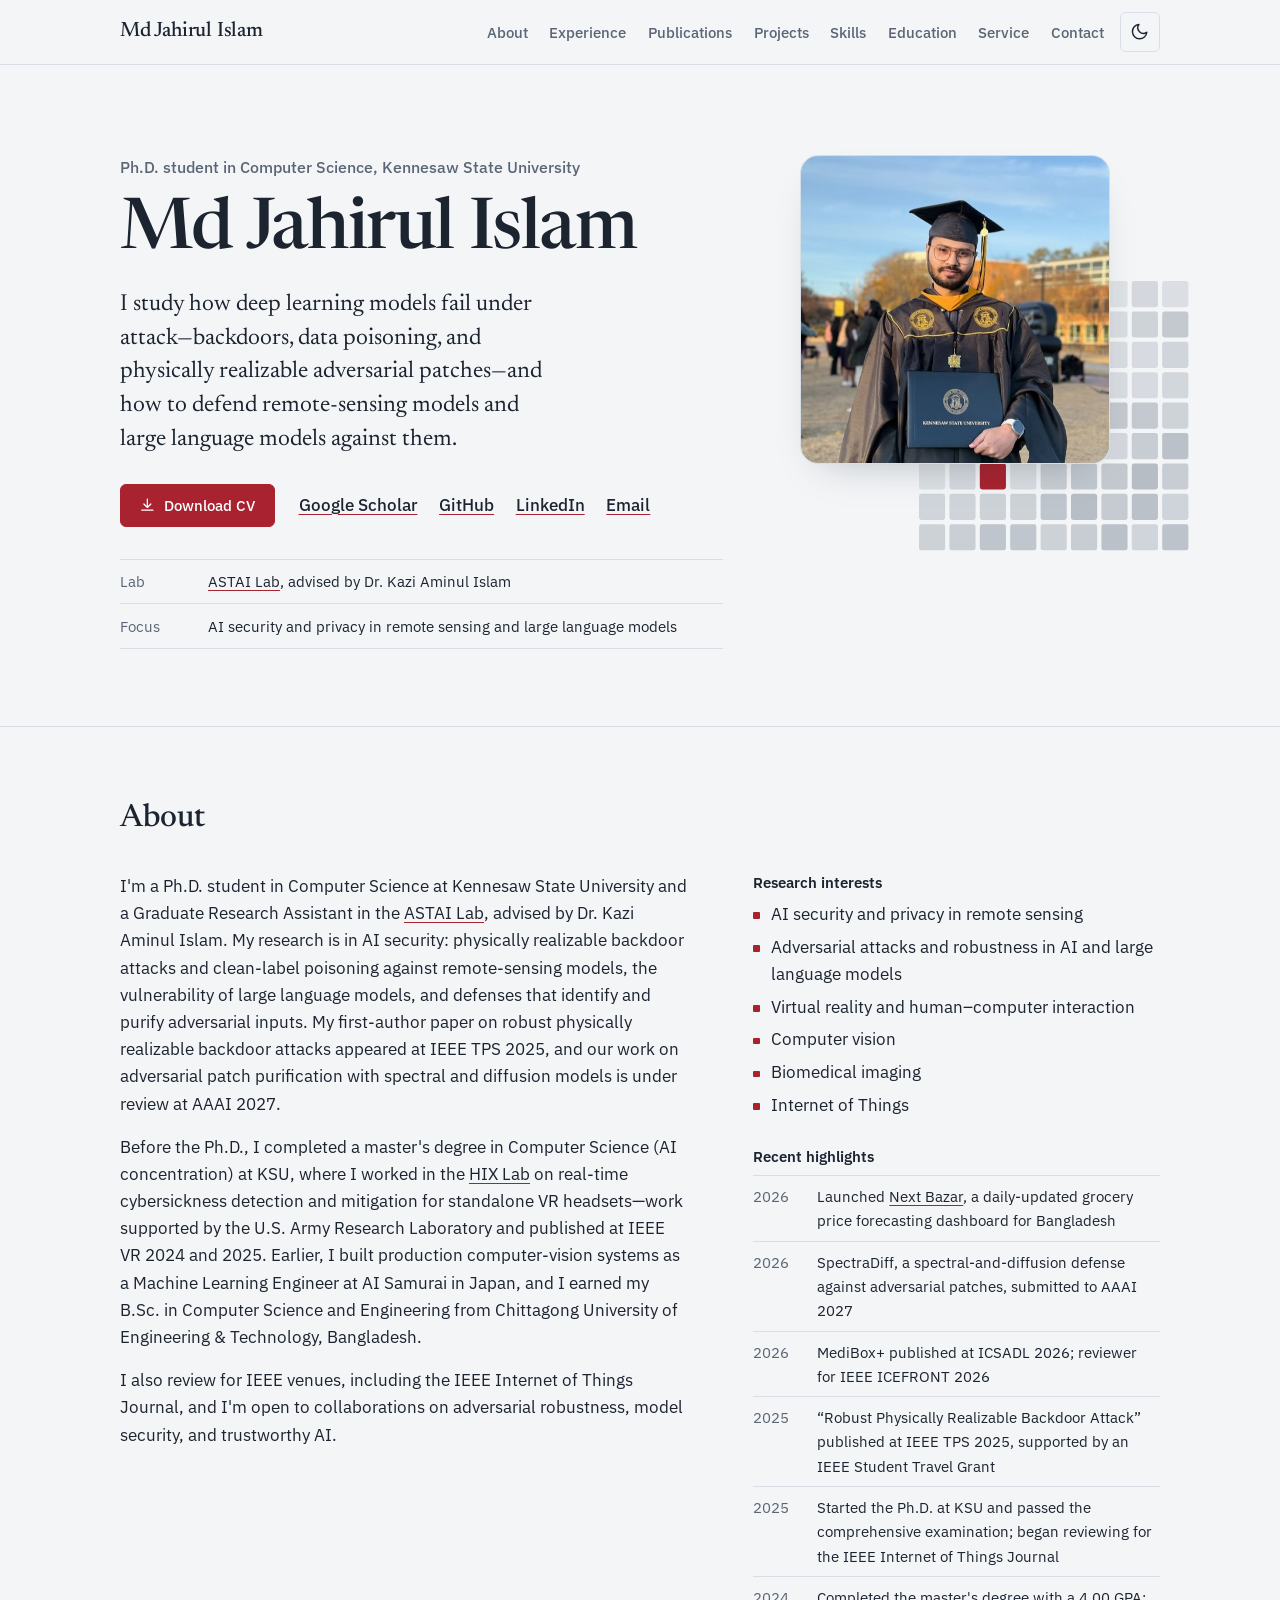
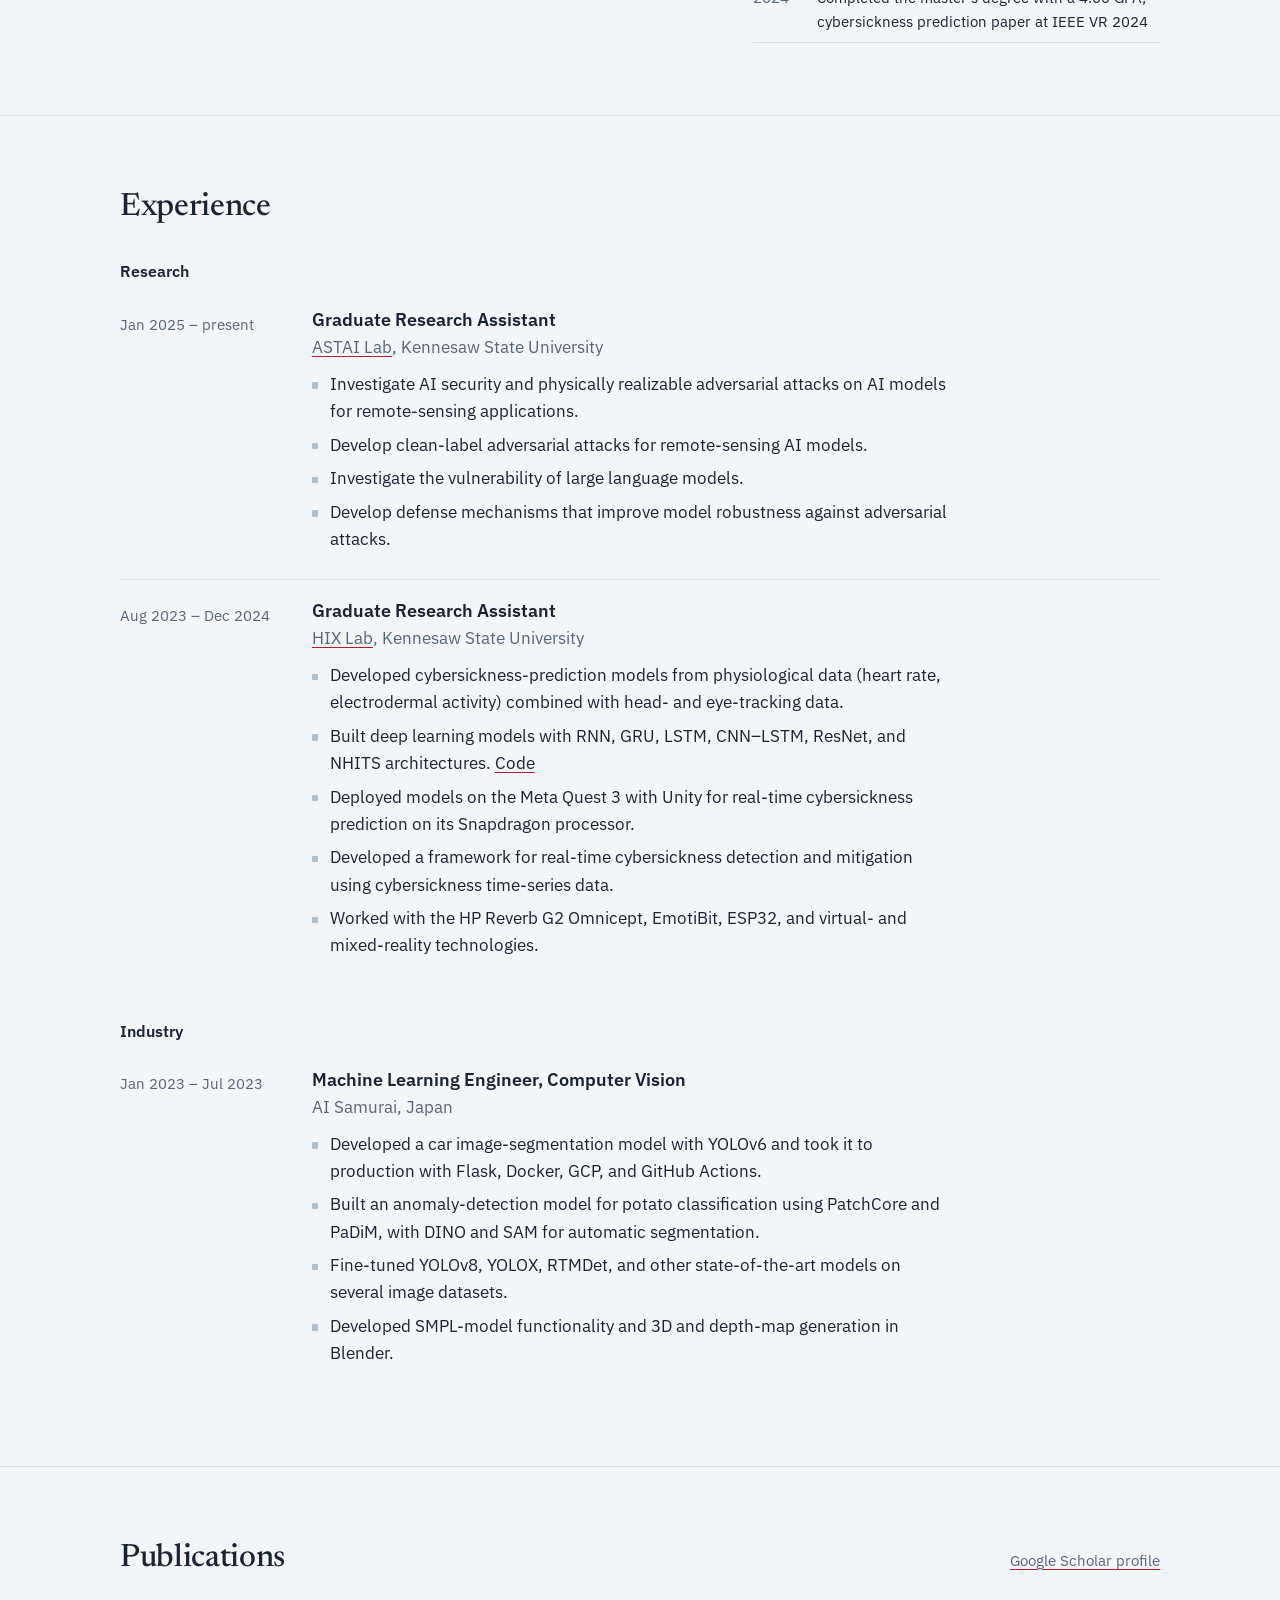
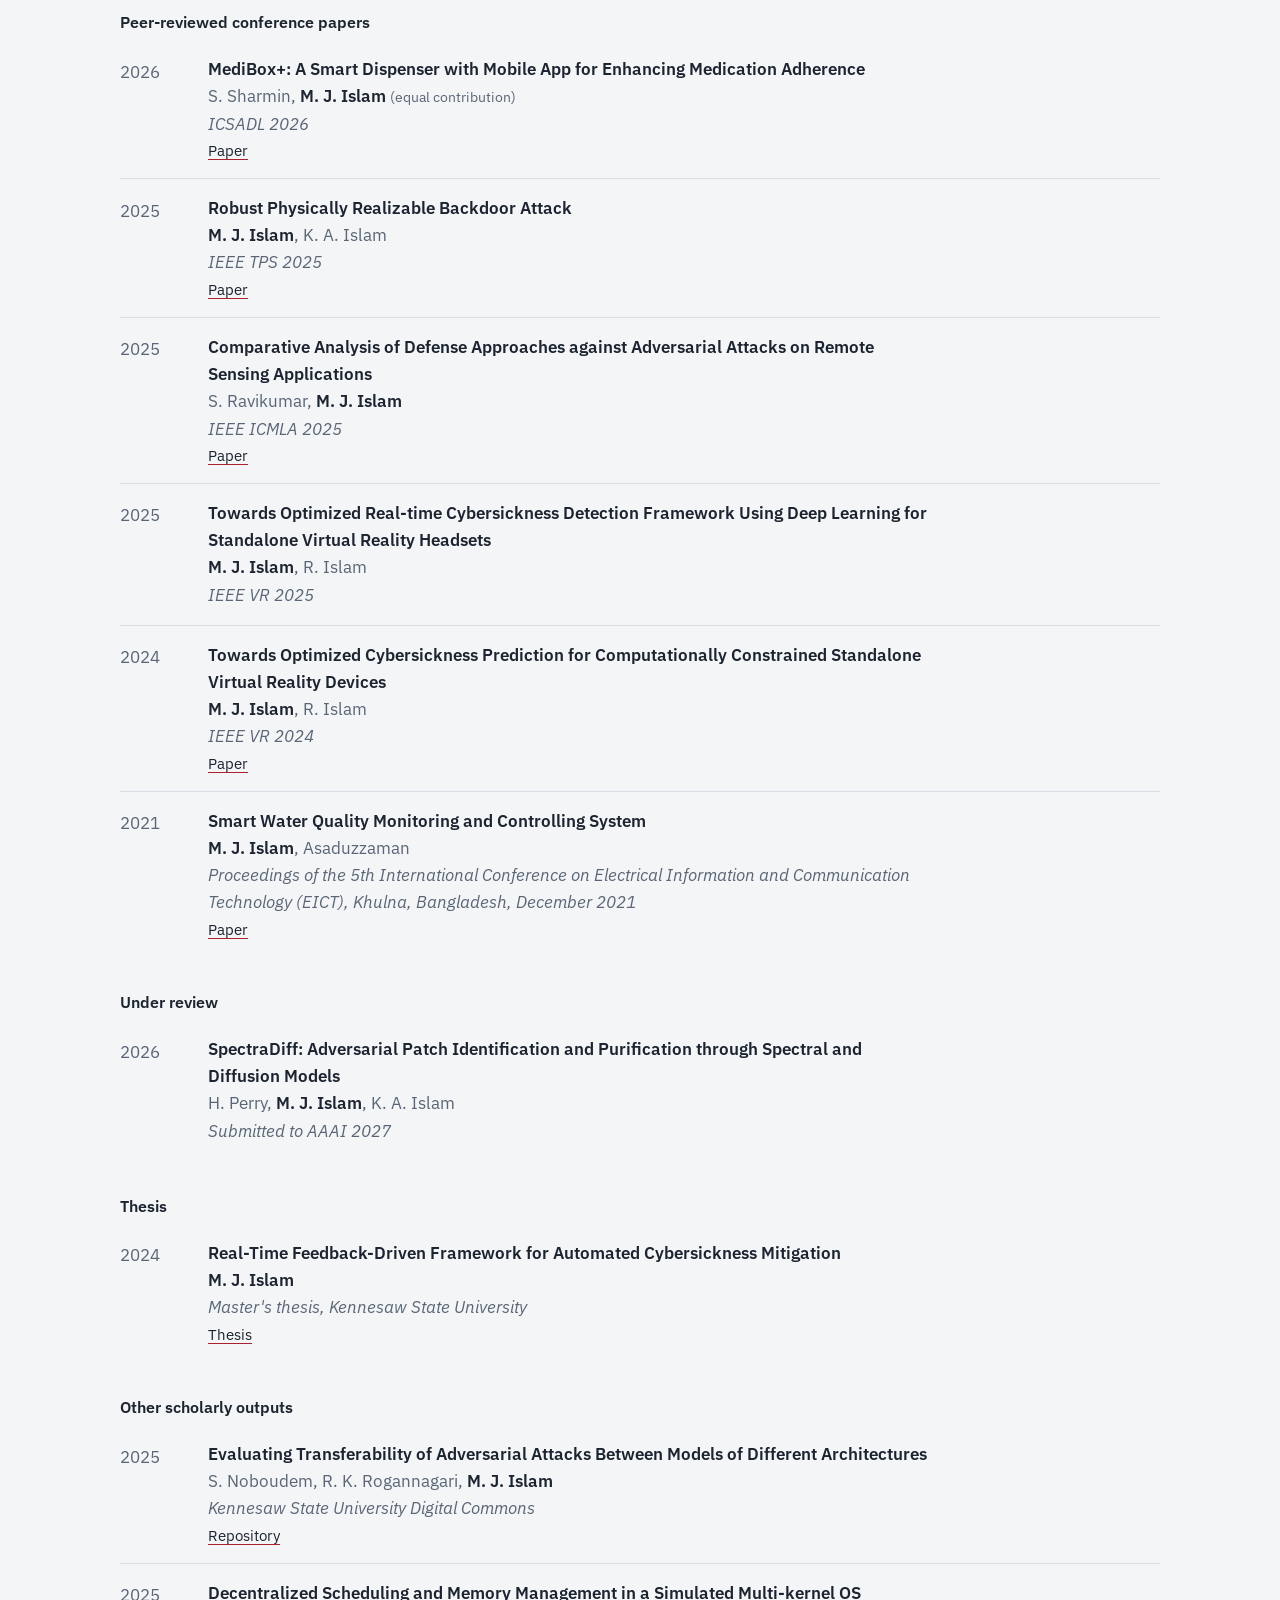
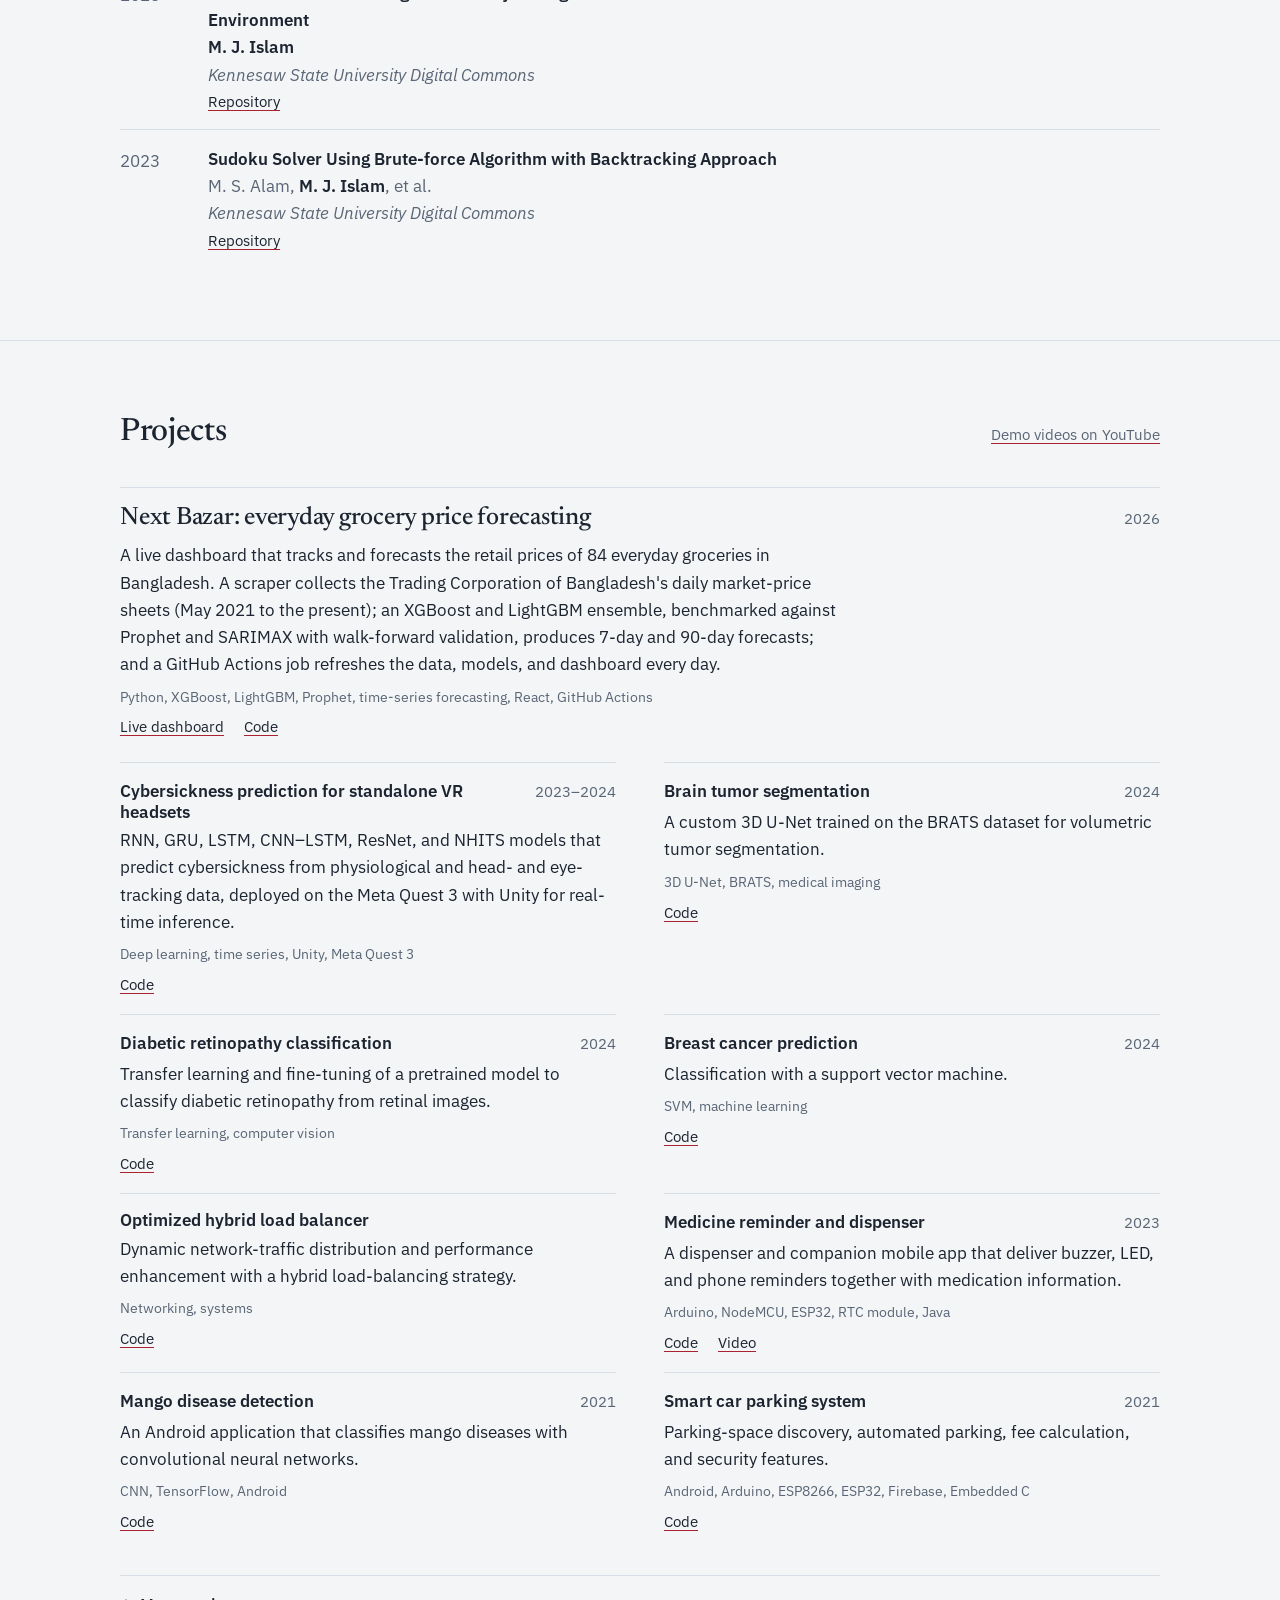
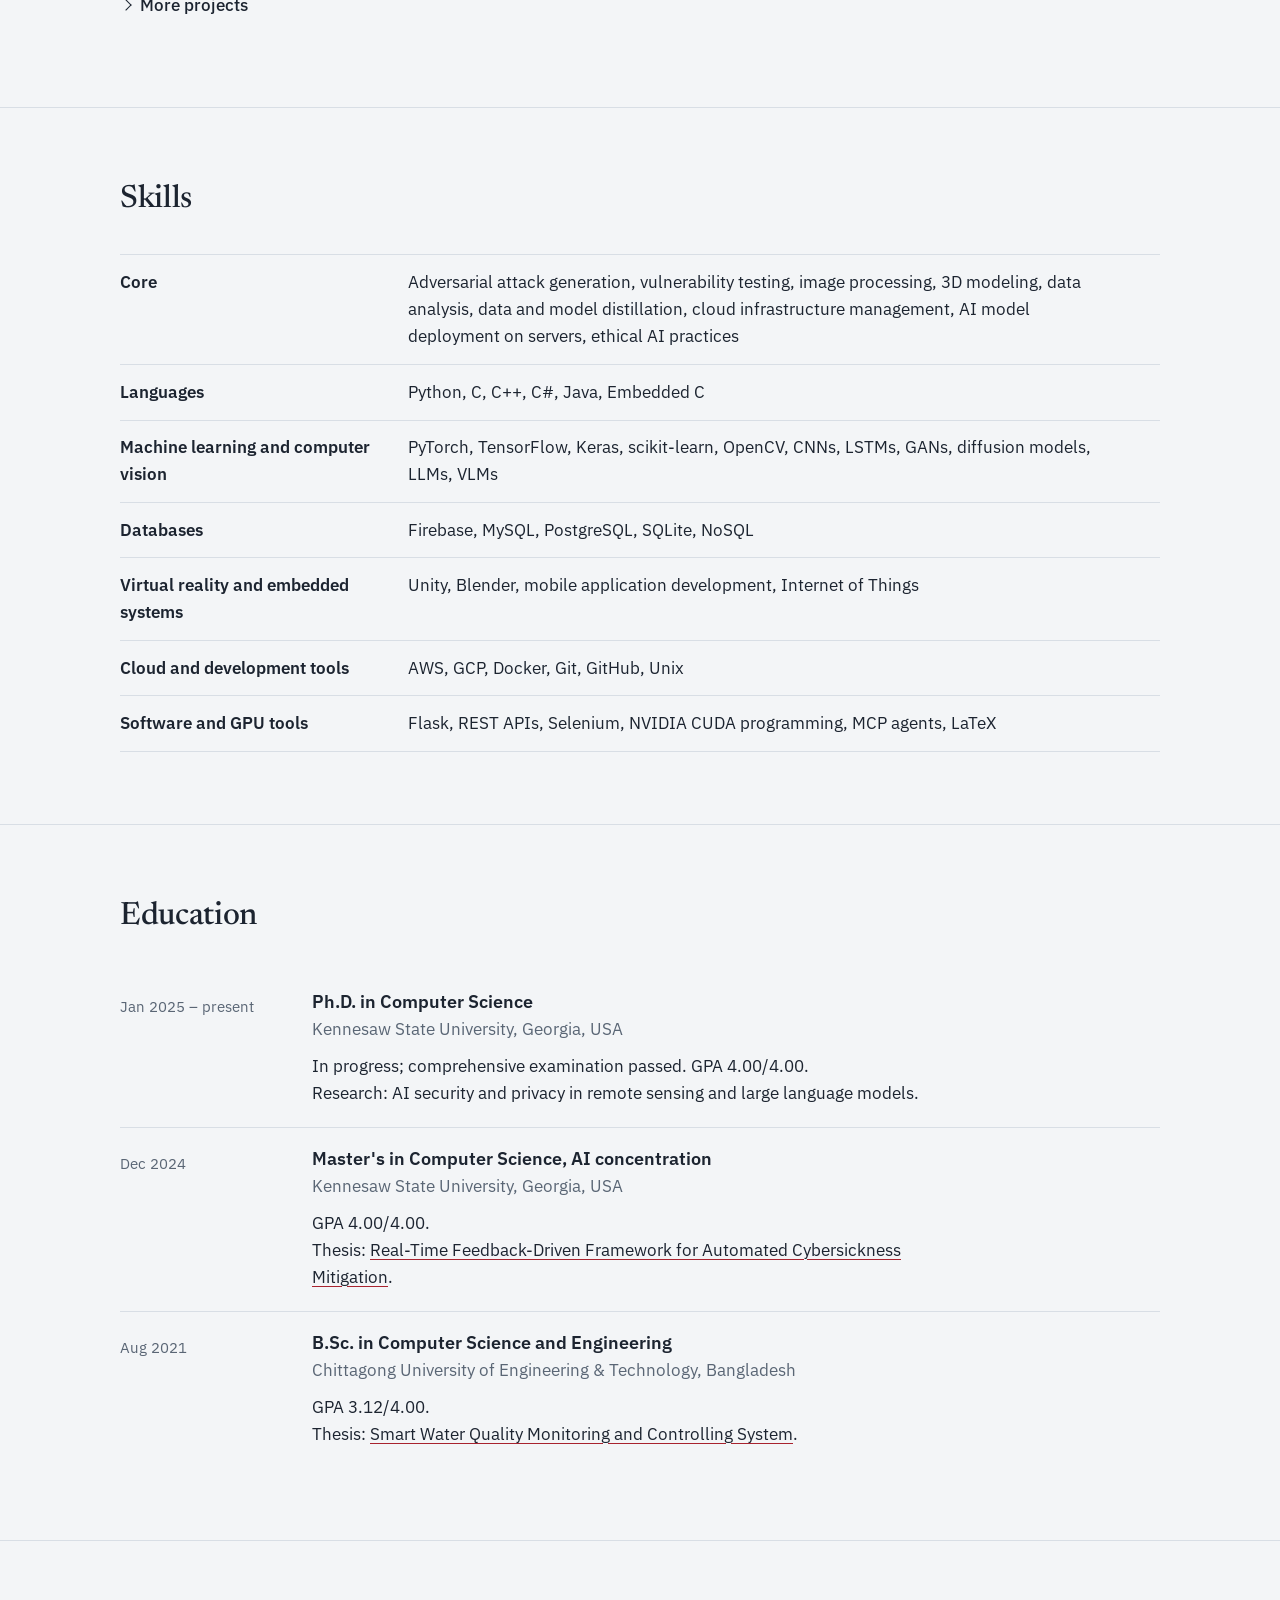
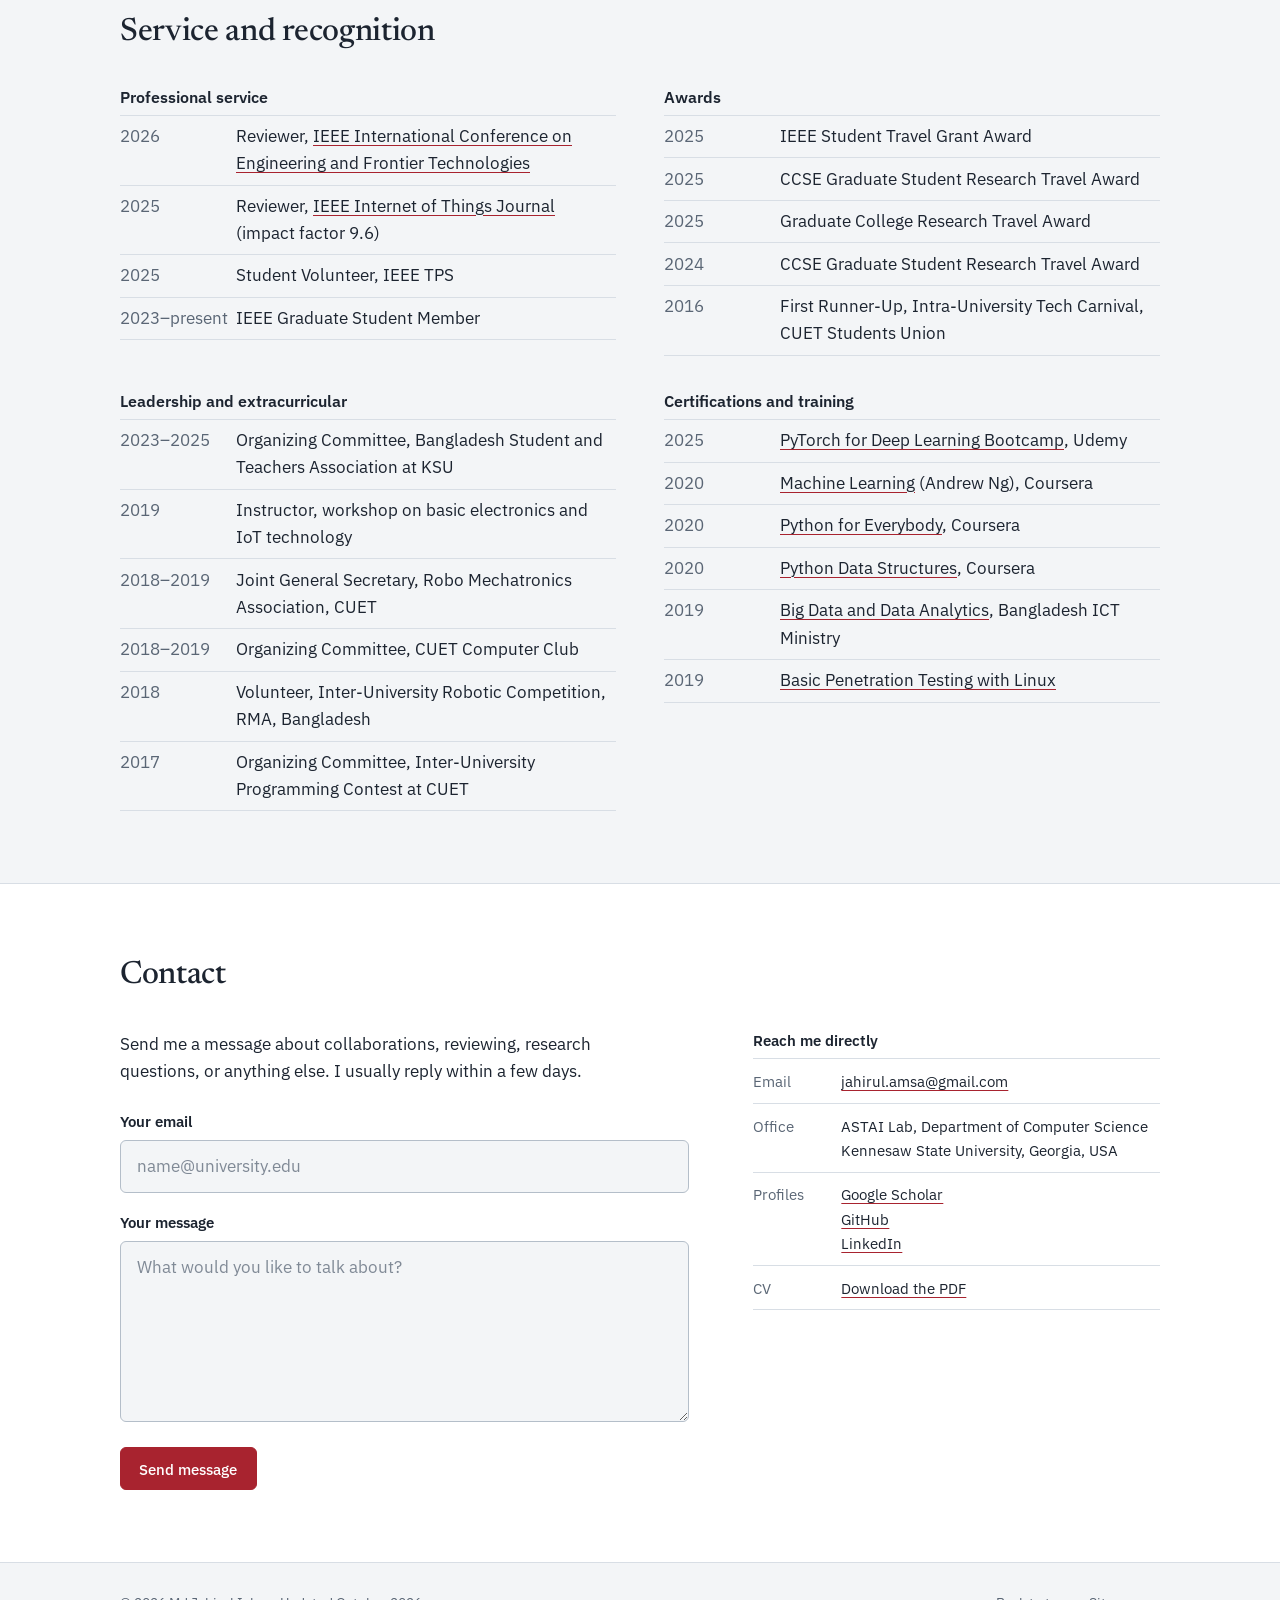
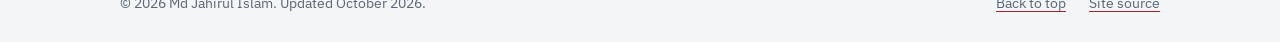
==== commit 00e363d0: "Add Next Bazar grocery price forecasting project Feature the live grocery price forecasting dashboar" ====
--- a/index.html
+++ b/index.html
@@ -241,6 +241,7 @@
 
           <h3 class="side__title">Recent highlights</h3>
           <ul class="highlights">
+            <li><span class="highlights__year">2026</span><span>Launched <a href="https://jahirul1404092.github.io/next-bazar/" target="_blank" rel="noopener">Next Bazar</a>, a daily-updated grocery price forecasting dashboard for Bangladesh</span></li>
             <li><span class="highlights__year">2026</span><span>SpectraDiff, a spectral-and-diffusion defense against adversarial patches, submitted to AAAI 2027</span></li>
             <li><span class="highlights__year">2026</span><span>MediBox+ published at ICSADL 2026; reviewer for IEEE ICEFRONT 2026</span></li>
             <li><span class="highlights__year">2025</span><span>“Robust Physically Realizable Backdoor Attack” published at IEEE TPS 2025, supported by an IEEE Student Travel Grant</span></li>
@@ -441,6 +442,15 @@
       </div>
 
       <ul class="projects">
+        <li class="project project--featured">
+          <div class="project__head">
+            <h3 class="project__title">Next Bazar: everyday grocery price forecasting</h3>
+            <span class="project__year">2026</span>
+          </div>
+          <p class="project__desc">A live dashboard that tracks and forecasts the retail prices of 84 everyday groceries in Bangladesh. A scraper collects the Trading Corporation of Bangladesh's daily market-price sheets (May 2021 to the present); an XGBoost and LightGBM ensemble, benchmarked against Prophet and SARIMAX with walk-forward validation, produces 7-day and 90-day forecasts; and a GitHub Actions job refreshes the data, models, and dashboard every day.</p>
+          <p class="project__tags">Python, XGBoost, LightGBM, Prophet, time-series forecasting, React, GitHub Actions</p>
+          <p class="project__links"><a href="https://jahirul1404092.github.io/next-bazar/" target="_blank" rel="noopener">Live dashboard</a> <a href="https://github.com/Jahirul1404092/next-bazar" target="_blank" rel="noopener">Code</a></p>
+        </li>
         <li class="project">
           <div class="project__head">
             <h3 class="project__title">Cybersickness prediction for standalone VR headsets</h3>
--- a/css/style.css
+++ b/css/style.css
@@ -878,6 +878,24 @@
   gap: 1rem;
 }
 
+/* The lead project spans the full width and reads as the headline entry. */
+.project--featured {
+  grid-column: 1 / -1;
+  padding-bottom: 1.5rem;
+}
+
+.project--featured .project__title {
+  font-family: var(--font-display);
+  font-weight: 500;
+  font-size: var(--fs-lg);
+  letter-spacing: -0.01em;
+}
+
+.project--featured .project__desc {
+  max-width: 72ch;
+  margin-top: 0.5rem;
+}
+
 .project__title {
   font-size: 1.05rem;
   font-weight: 600;
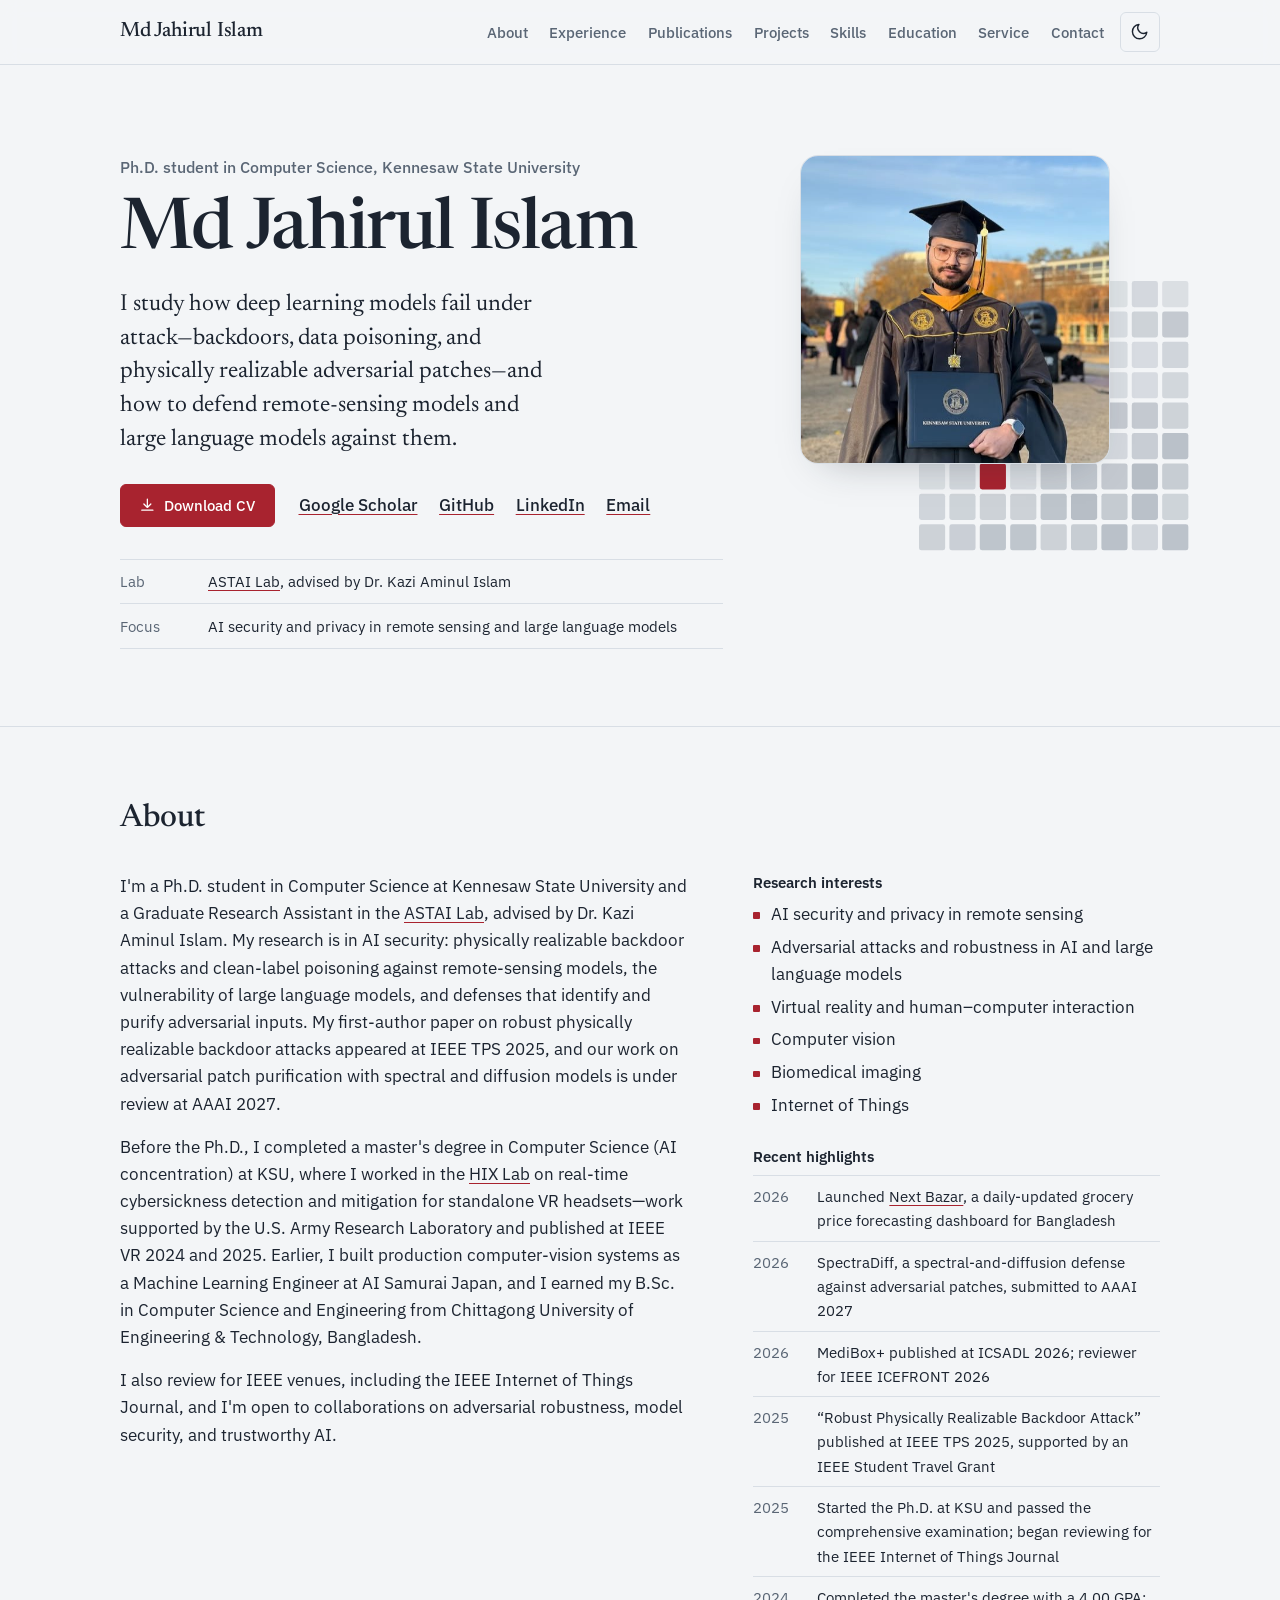
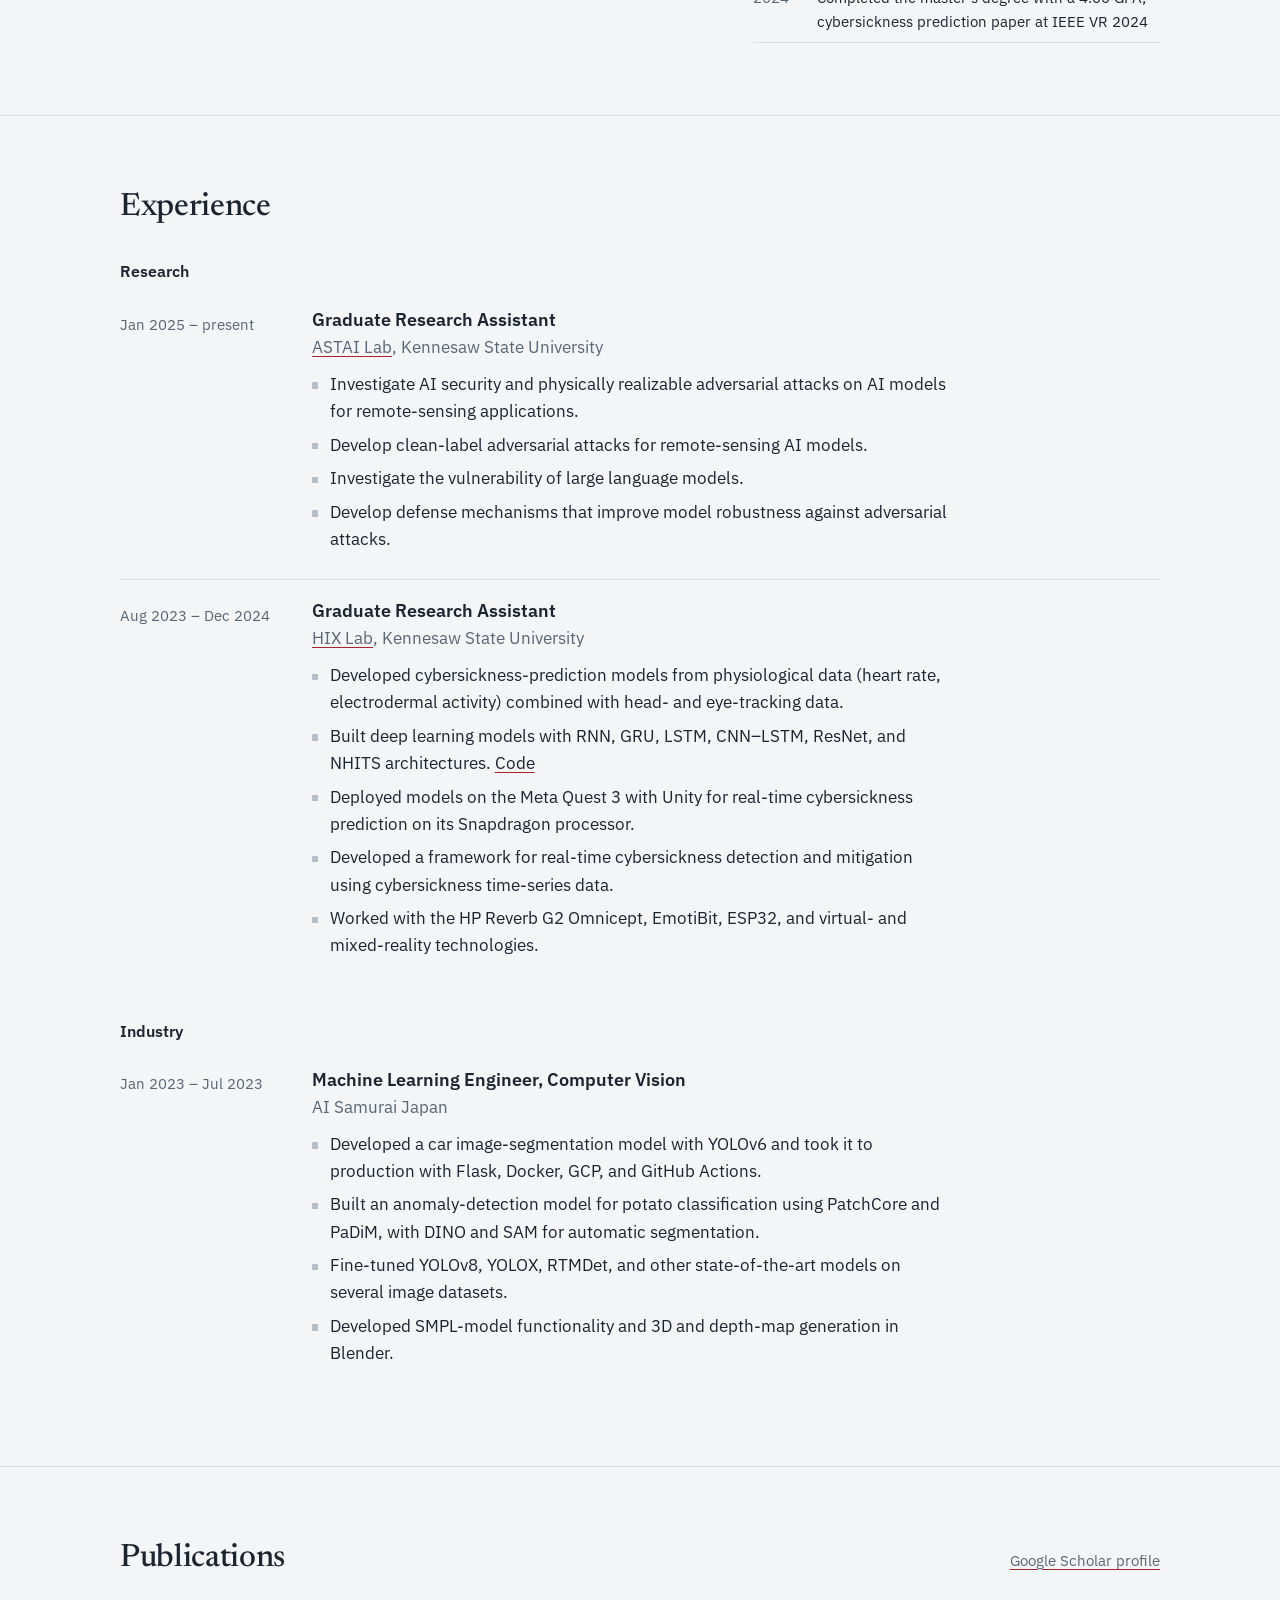
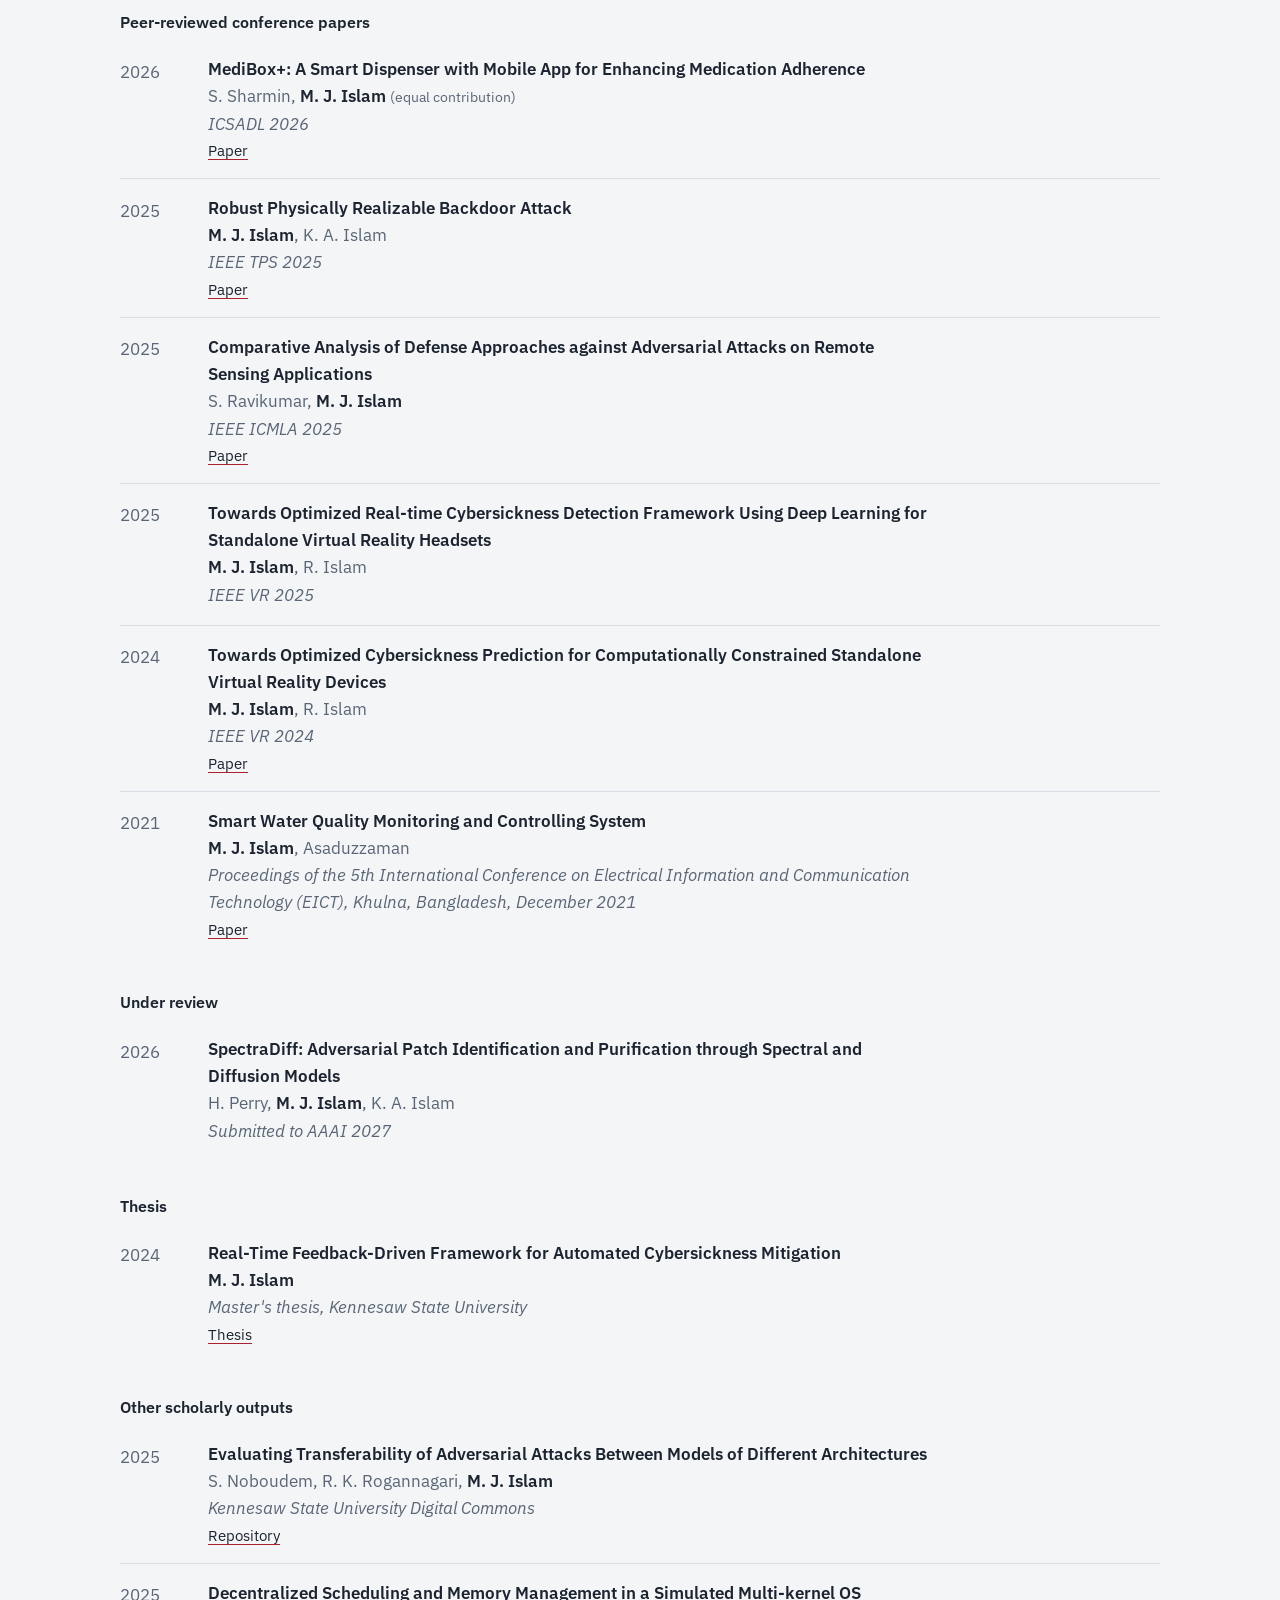
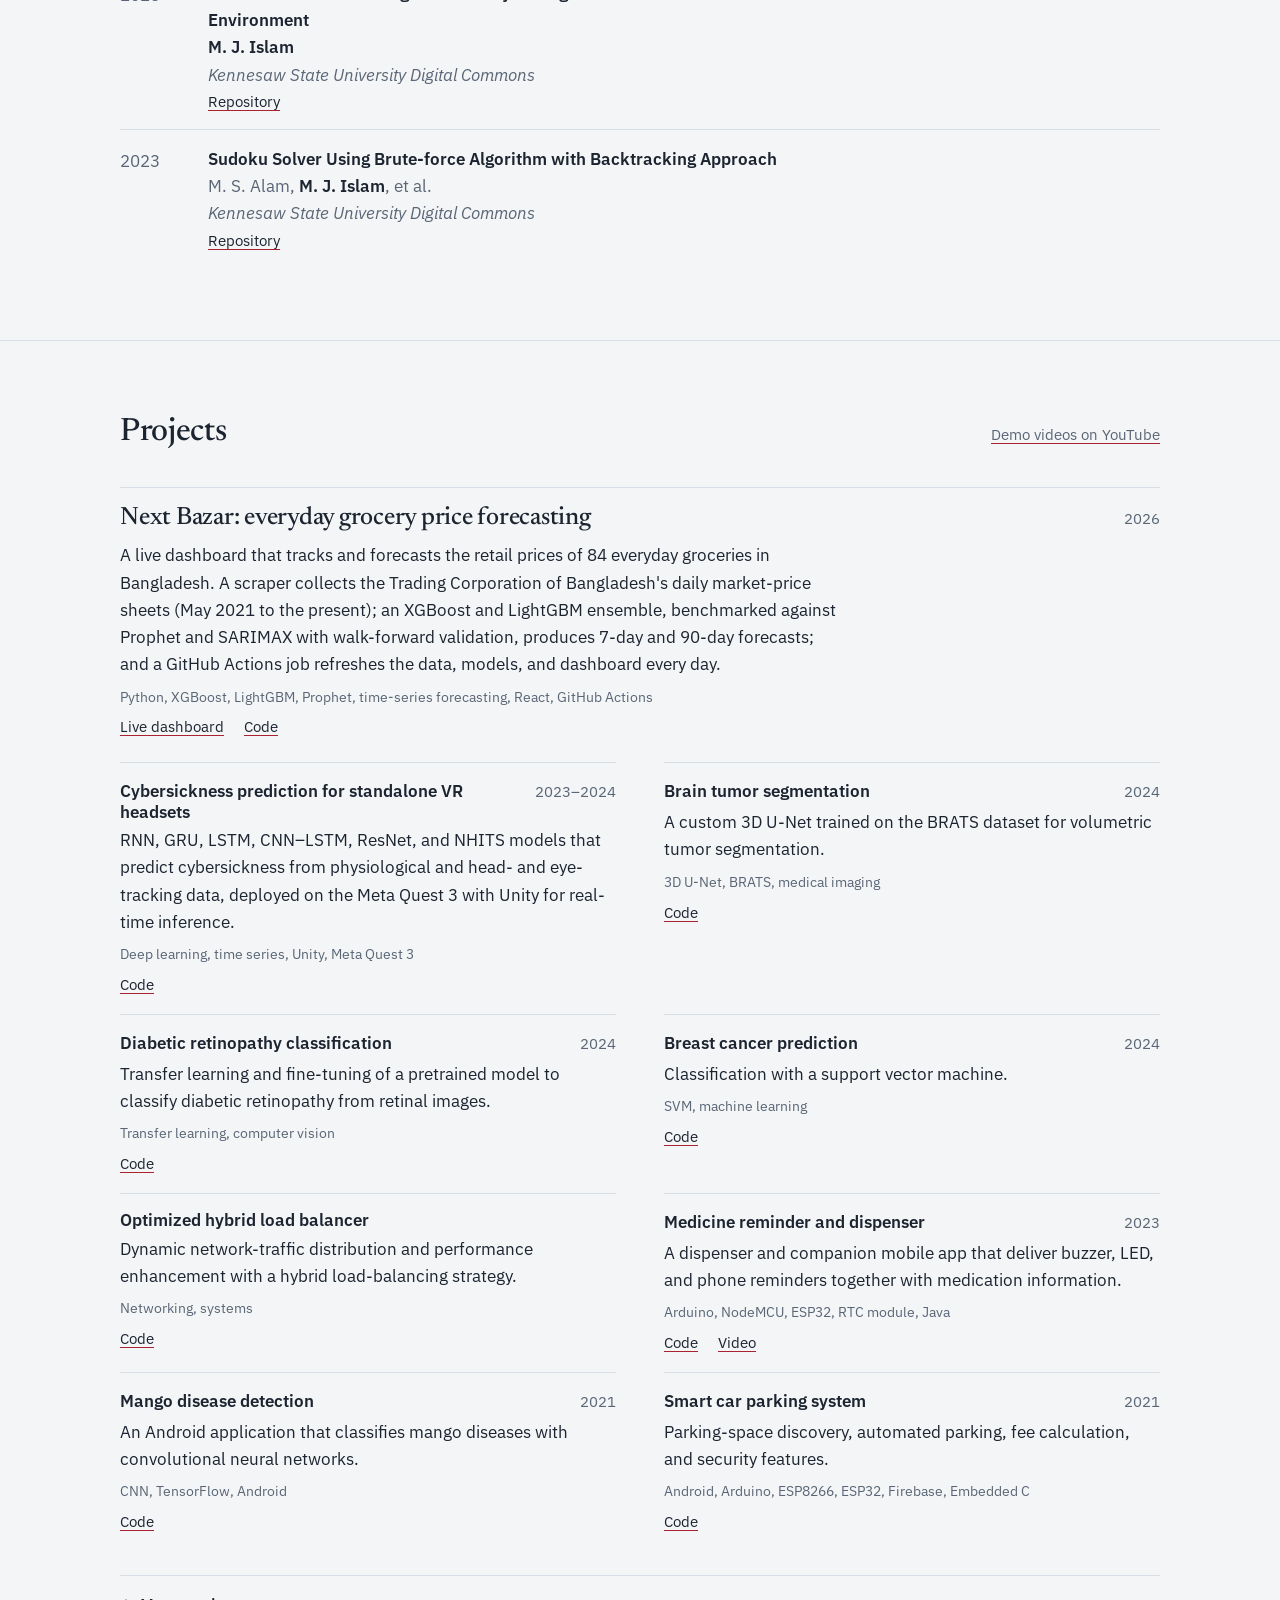
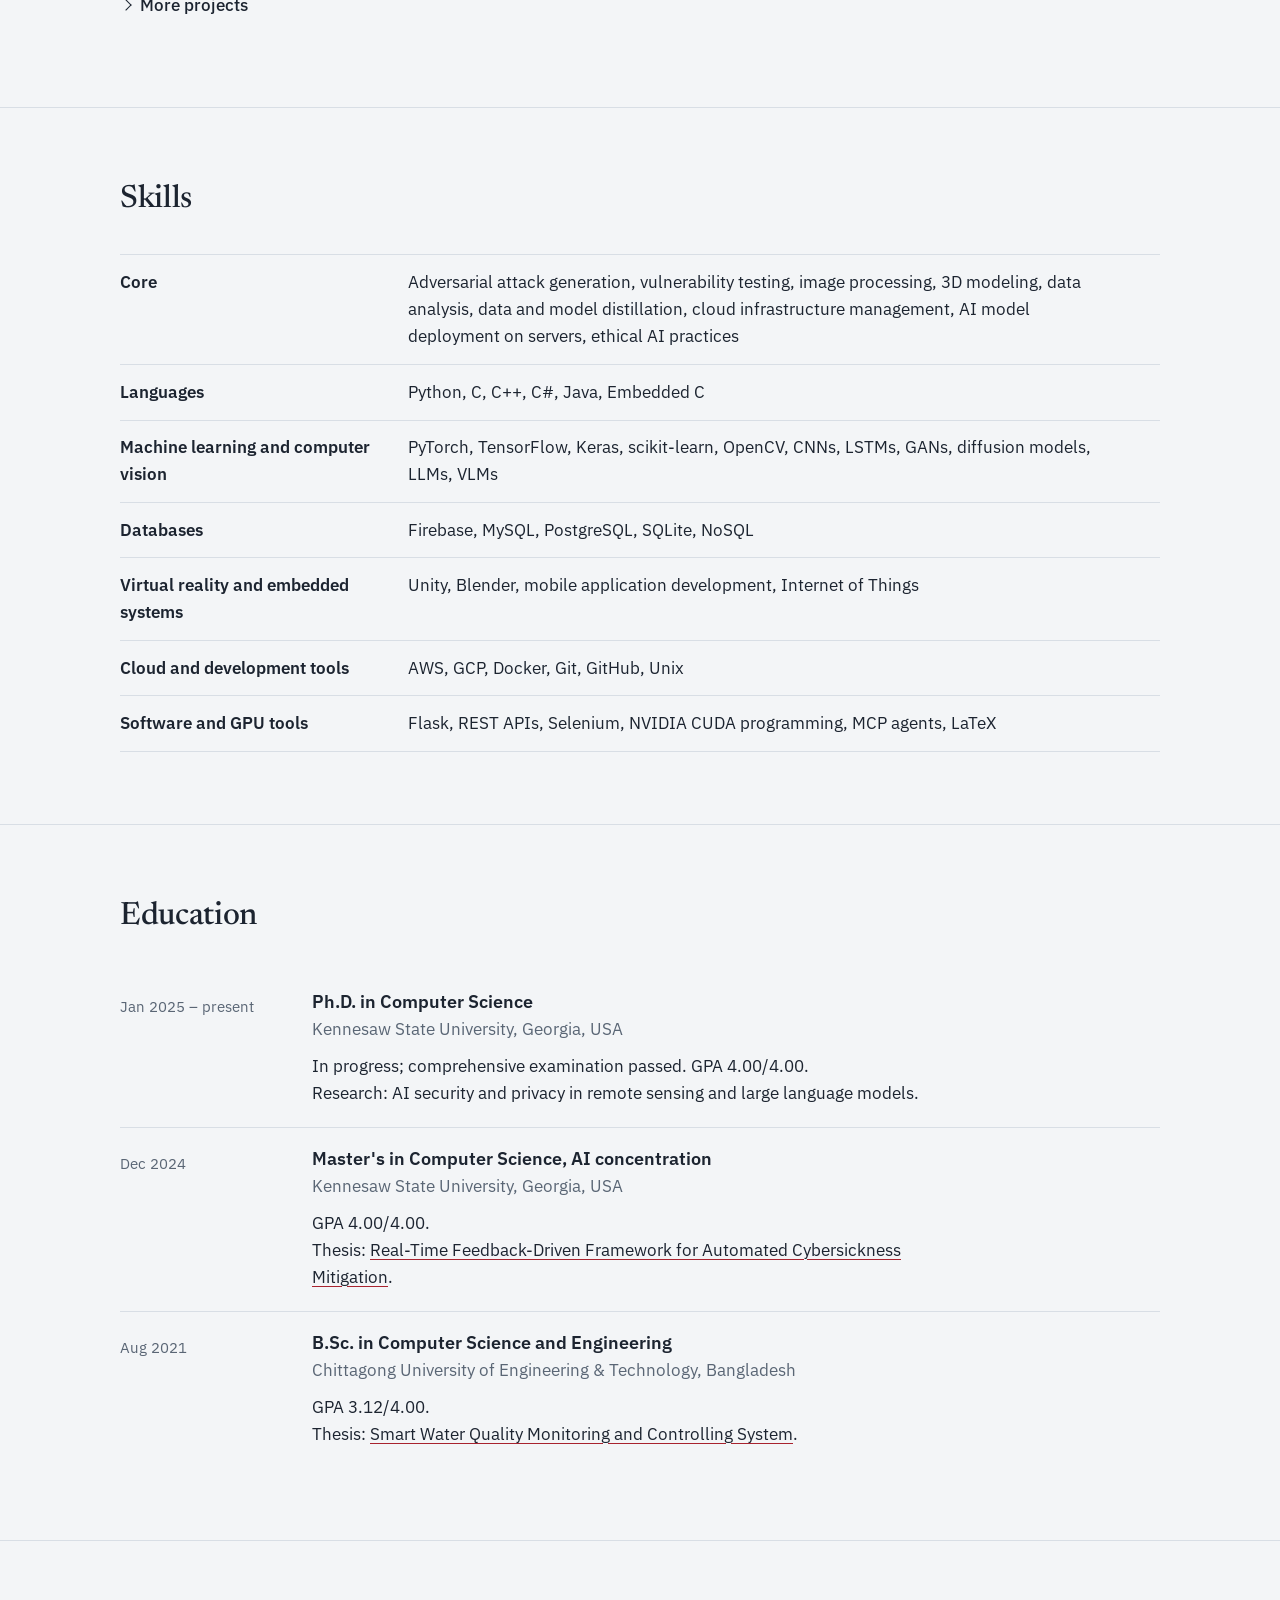
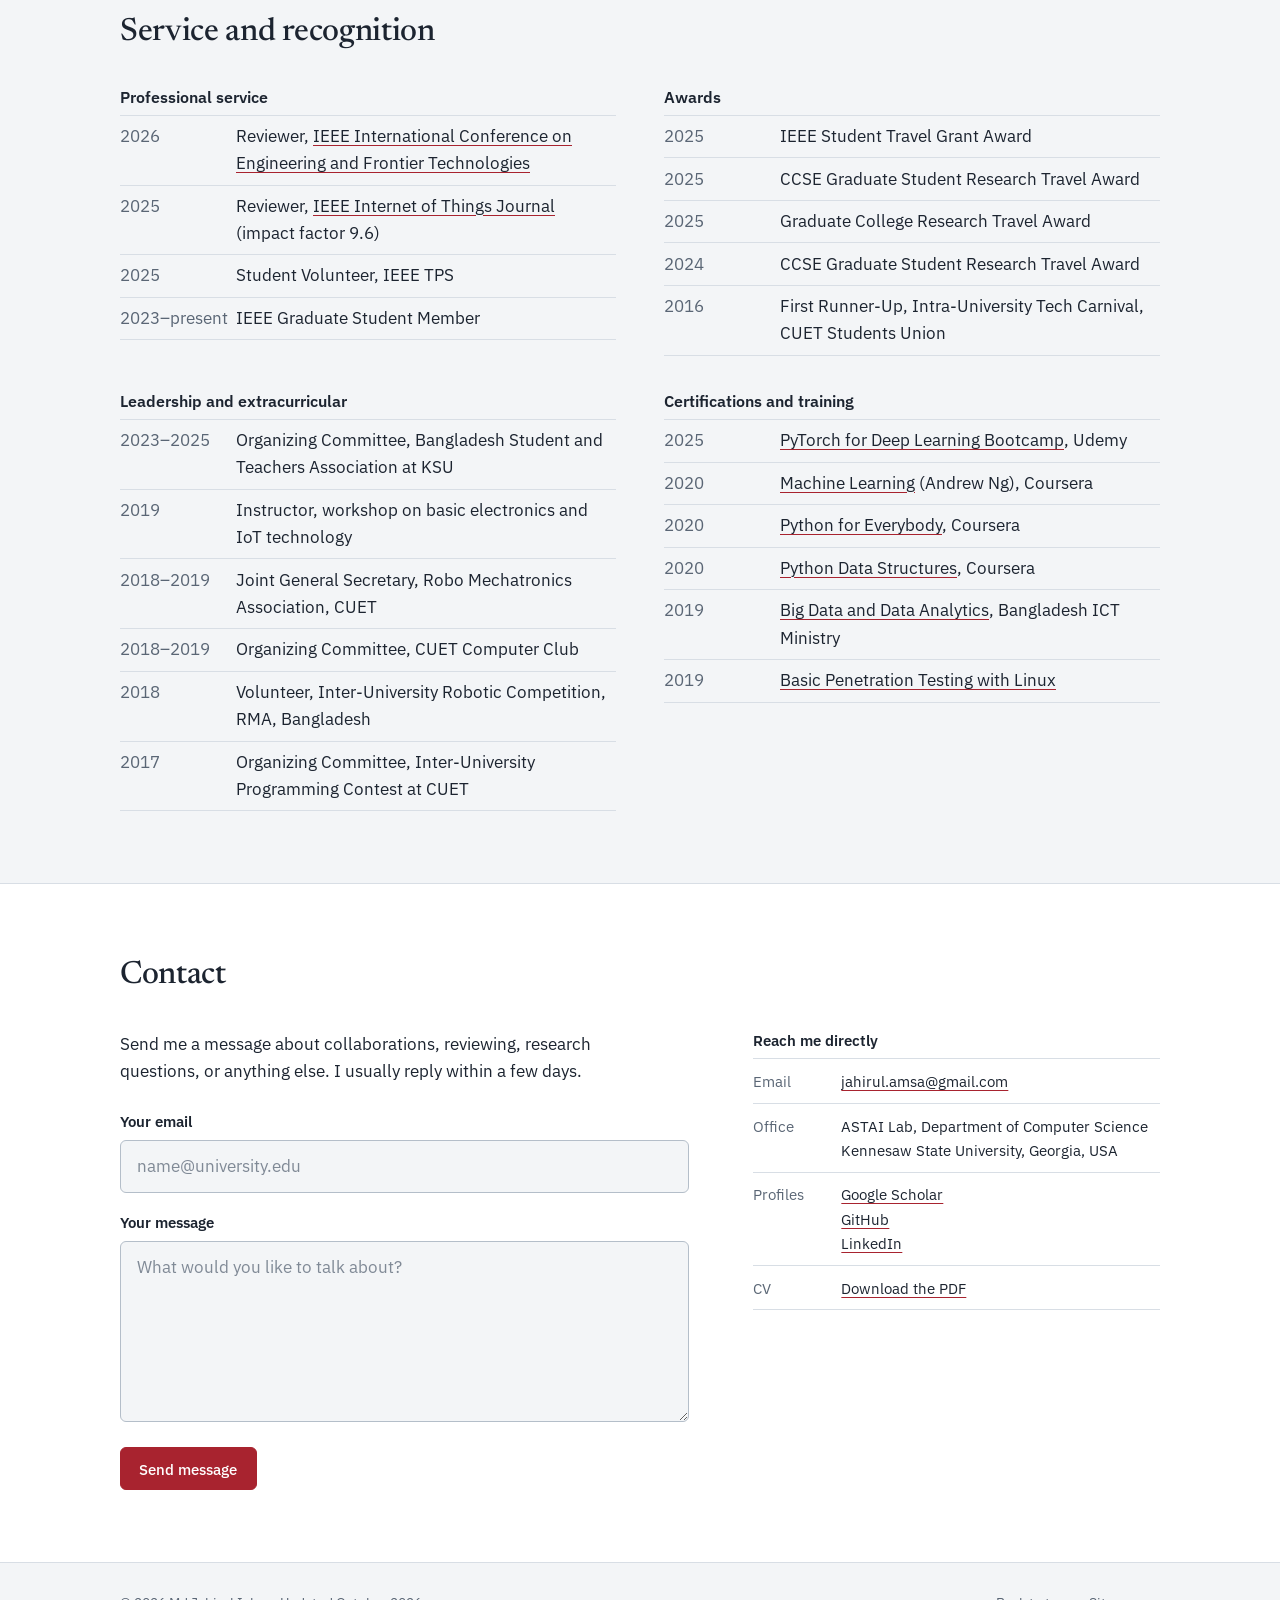
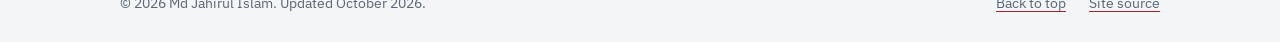
==== commit f67dd5c6: "Trim README to the file overview; use the company name AI Samurai Japan" ====
--- a/index.html
+++ b/index.html
@@ -184,7 +184,7 @@
           <rect class="tile" x="8" y="5" width="0.86" height="0.86" rx="0.08" opacity="0.48"/>
           <rect class="tile" x="0" y="6" width="0.86" height="0.86" rx="0.08" opacity="0.19"/>
           <rect class="tile" x="1" y="6" width="0.86" height="0.86" rx="0.08" opacity="0.26"/>
-          <rect class="tile tile--patch" x="2" y="6" width="0.86" height="0.86" rx="0.08"/>
+          <rect class="tile tile--patch" x="2" y="6" width="0.86" height="0.86" rx="0.08" opacity="0.45"/>
           <rect class="tile" x="3" y="6" width="0.86" height="0.86" rx="0.08" opacity="0.22"/>
           <rect class="tile" x="4" y="6" width="0.86" height="0.86" rx="0.08" opacity="0.37"/>
           <rect class="tile" x="5" y="6" width="0.86" height="0.86" rx="0.08" opacity="0.42"/>
@@ -224,7 +224,7 @@
       <div class="split">
         <div class="prose">
           <p>I'm a Ph.D. student in Computer Science at Kennesaw State University and a Graduate Research Assistant in the <a href="https://sites.google.com/view/astai" target="_blank" rel="noopener">ASTAI Lab</a>, advised by Dr. Kazi Aminul Islam. My research is in AI security: physically realizable backdoor attacks and clean-label poisoning against remote-sensing models, the vulnerability of large language models, and defenses that identify and purify adversarial inputs. My first-author paper on robust physically realizable backdoor attacks appeared at IEEE TPS 2025, and our work on adversarial patch purification with spectral and diffusion models is under review at AAAI 2027.</p>
-          <p>Before the Ph.D., I completed a master's degree in Computer Science (AI concentration) at KSU, where I worked in the <a href="https://www.hix-lab.com/" target="_blank" rel="noopener">HIX Lab</a> on real-time cybersickness detection and mitigation for standalone VR headsets—work supported by the U.S. Army Research Laboratory and published at IEEE VR 2024 and 2025. Earlier, I built production computer-vision systems as a Machine Learning Engineer at AI Samurai in Japan, and I earned my B.Sc. in Computer Science and Engineering from Chittagong University of Engineering &amp; Technology, Bangladesh.</p>
+          <p>Before the Ph.D., I completed a master's degree in Computer Science (AI concentration) at KSU, where I worked in the <a href="https://www.hix-lab.com/" target="_blank" rel="noopener">HIX Lab</a> on real-time cybersickness detection and mitigation for standalone VR headsets—work supported by the U.S. Army Research Laboratory and published at IEEE VR 2024 and 2025. Earlier, I built production computer-vision systems as a Machine Learning Engineer at AI Samurai Japan, and I earned my B.Sc. in Computer Science and Engineering from Chittagong University of Engineering &amp; Technology, Bangladesh.</p>
           <p>I also review for IEEE venues, including the IEEE Internet of Things Journal, and I'm open to collaborations on adversarial robustness, model security, and trustworthy AI.</p>
         </div>
 
@@ -297,7 +297,7 @@
           <div class="entry__when">Jan 2023 – Jul 2023</div>
           <div class="entry__body">
             <h4 class="entry__title">Machine Learning Engineer, Computer Vision</h4>
-            <p class="entry__org">AI Samurai, Japan</p>
+            <p class="entry__org">AI Samurai Japan</p>
             <ul class="entry__points">
               <li>Developed a car image-segmentation model with YOLOv6 and took it to production with Flask, Docker, GCP, and GitHub Actions.</li>
               <li>Built an anomaly-detection model for potato classification using PatchCore and PaDiM, with DINO and SAM for automatic segmentation.</li>
--- a/css/style.css
+++ b/css/style.css
@@ -606,6 +606,80 @@
   }
 }
 
+/* ---------- Motion ----------
+   Everything here is skipped when the visitor prefers reduced motion.
+   Scroll reveal: site.js adds .reveal to each section block and .is-visible
+   the first time it enters the viewport, so without JavaScript nothing is hidden.
+   Patch drift: site.js moves .tile--patch to a neighboring tile every few
+   seconds; the fill transition does the rest. */
+@media (prefers-reduced-motion: no-preference) {
+  .reveal {
+    opacity: 0;
+    transform: translateY(14px);
+    transition: opacity 0.55s ease, transform 0.55s cubic-bezier(0.2, 0.7, 0.2, 1);
+  }
+
+  .reveal.is-visible {
+    opacity: 1;
+    transform: none;
+  }
+
+  .tile {
+    transition: fill 0.8s ease, opacity 0.8s ease;
+  }
+
+  .btn {
+    transition: background-color 0.15s ease, border-color 0.15s ease, color 0.15s ease,
+      transform 0.15s ease, box-shadow 0.15s ease;
+  }
+
+  .btn:hover {
+    transform: translateY(-1px);
+    box-shadow: 0 8px 18px -12px rgba(28, 36, 48, 0.45);
+  }
+
+  .btn:active {
+    transform: none;
+    box-shadow: none;
+  }
+
+  .icon-btn {
+    transition: border-color 0.15s ease, background-color 0.15s ease, transform 0.15s ease;
+  }
+
+  .icon-btn:hover {
+    transform: translateY(-1px);
+  }
+
+  a {
+    transition: color 0.15s ease, text-decoration-color 0.15s ease,
+      text-decoration-thickness 0.15s ease;
+  }
+
+  .prose a:hover,
+  .pub__links a:hover,
+  .project__links a:hover,
+  .hero__links a:hover,
+  .contact-list a:hover,
+  .dated-list a:hover,
+  .entry a:hover,
+  .highlights a:hover,
+  .section__link:hover {
+    text-decoration-thickness: 2px;
+  }
+
+  html.theme-transition,
+  html.theme-transition * {
+    transition: background-color 0.25s ease, color 0.25s ease, border-color 0.25s ease,
+      fill 0.25s ease, box-shadow 0.25s ease !important;
+  }
+}
+
+/* The moving patch is always fully opaque, whichever tile holds it. */
+.tile--patch {
+  opacity: 1;
+}
+
 /* ---------- Sections ---------- */
 .section {
   padding-block: clamp(2.75rem, 6vw, 4.5rem);
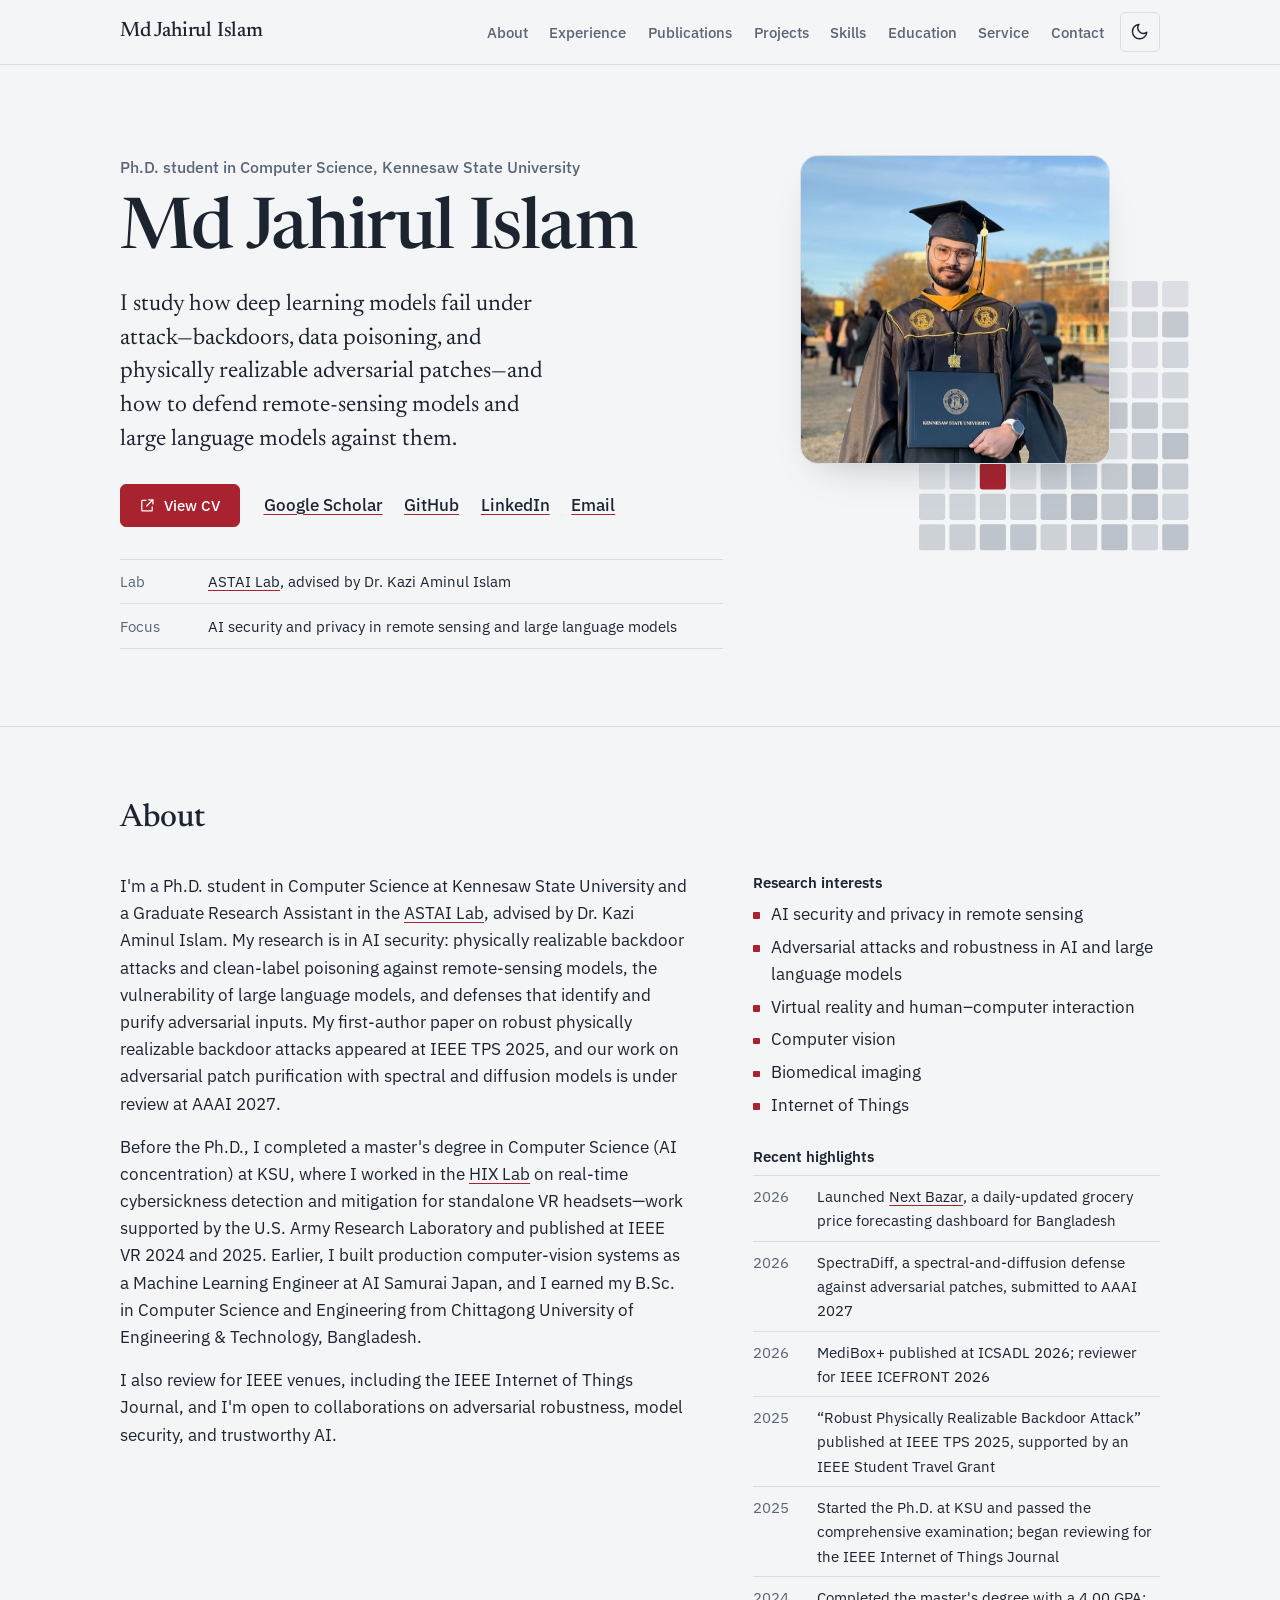
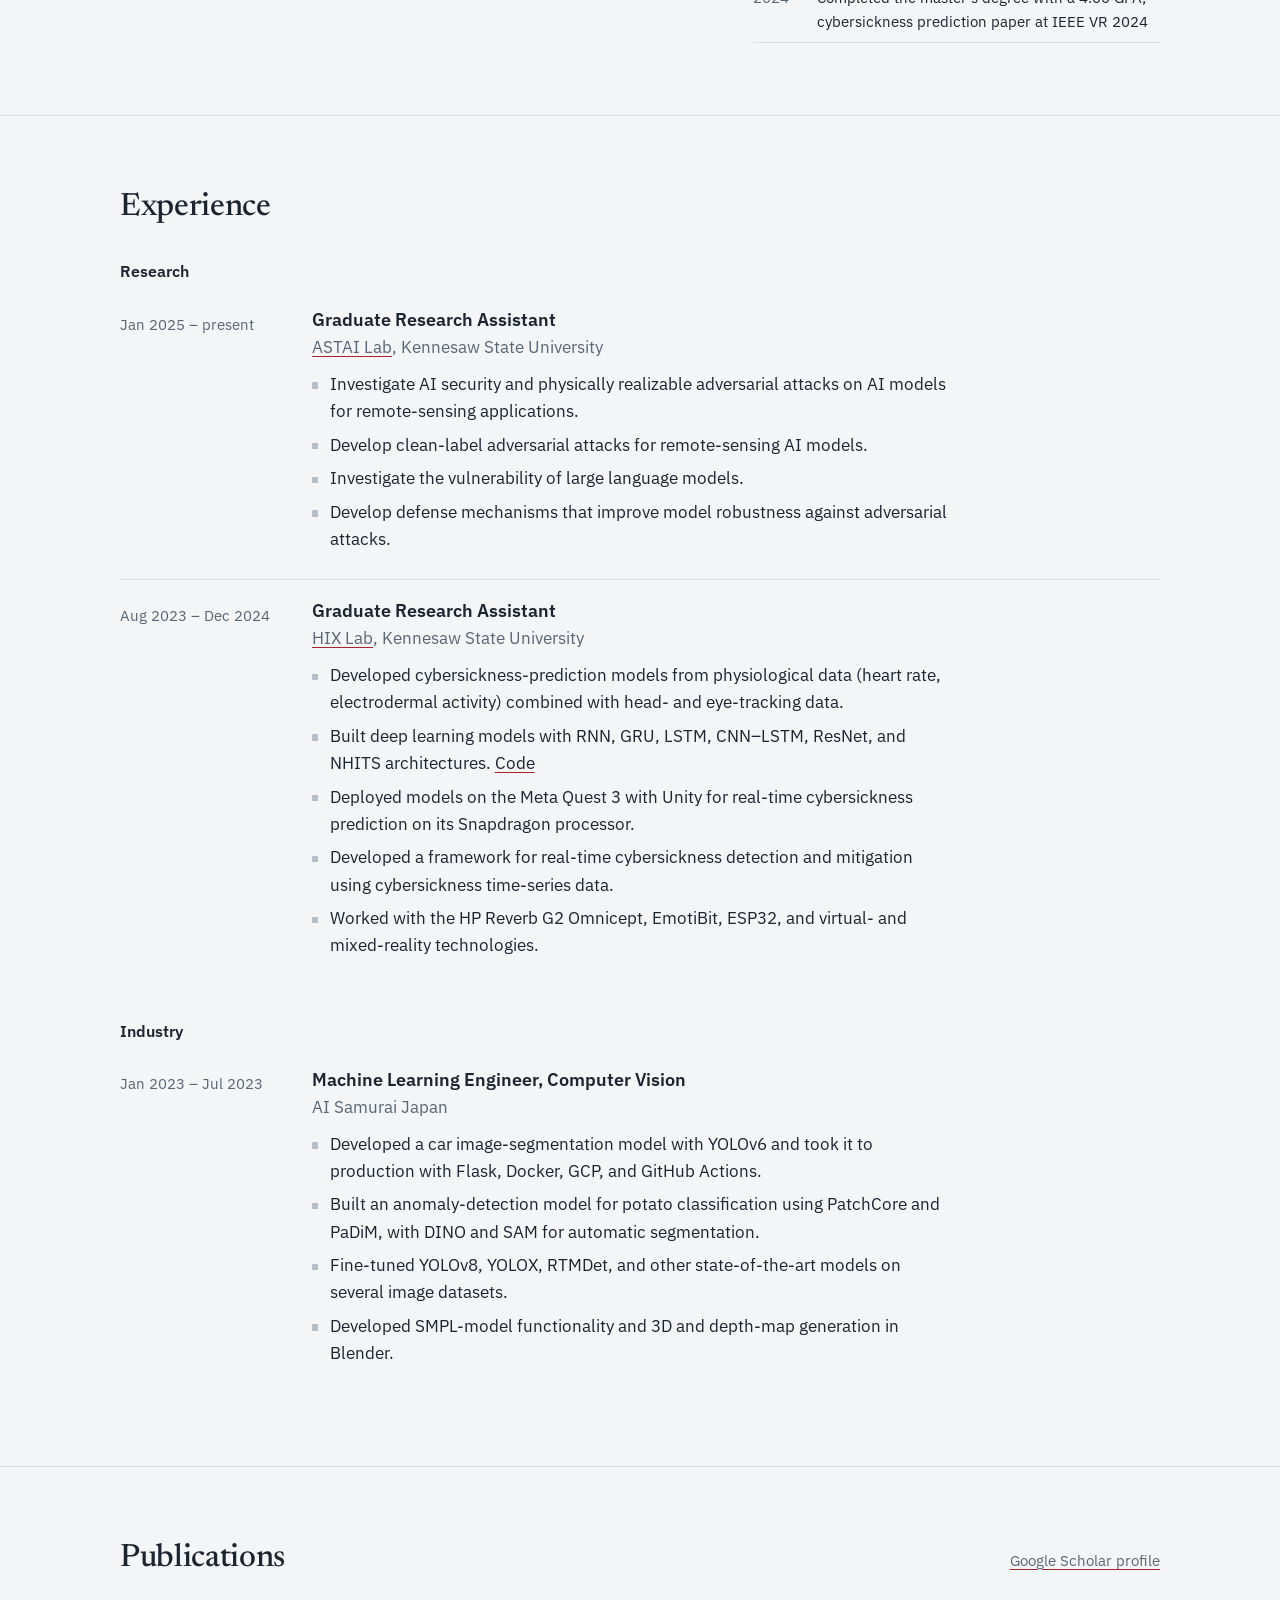
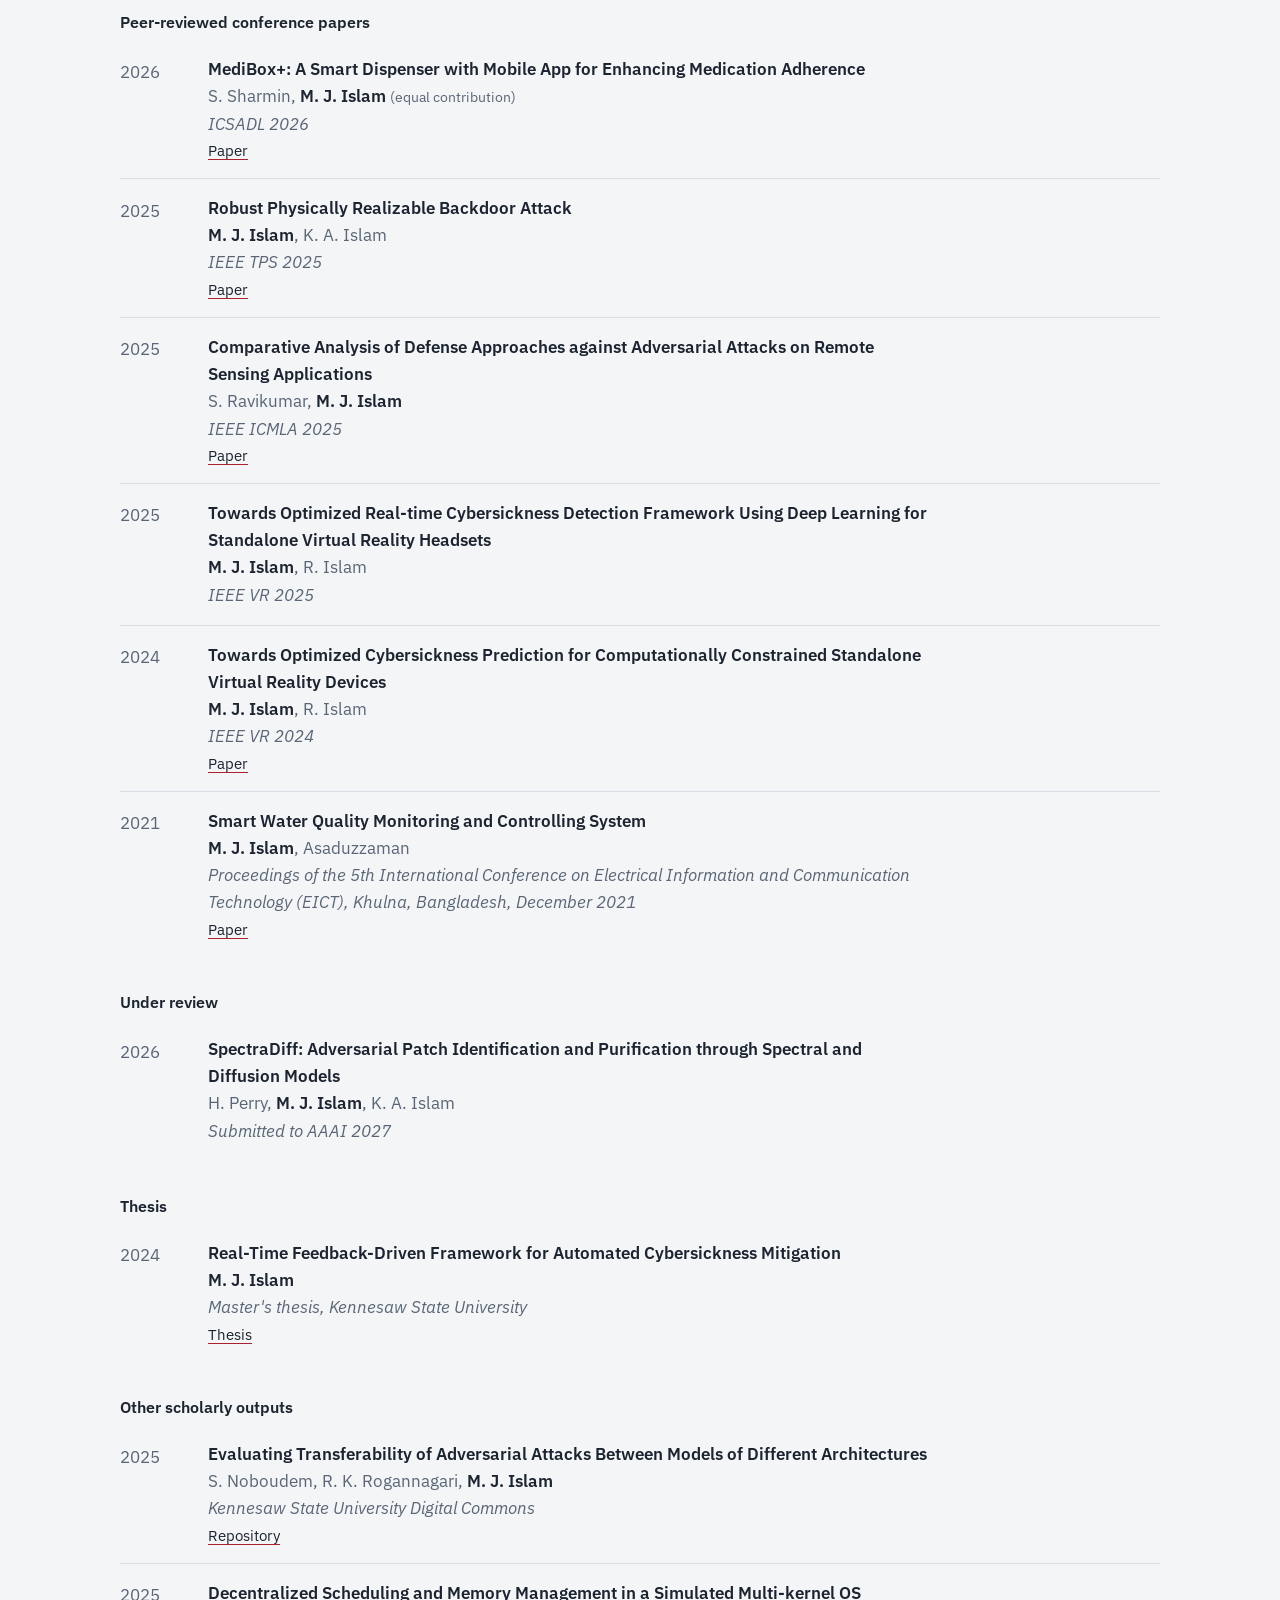
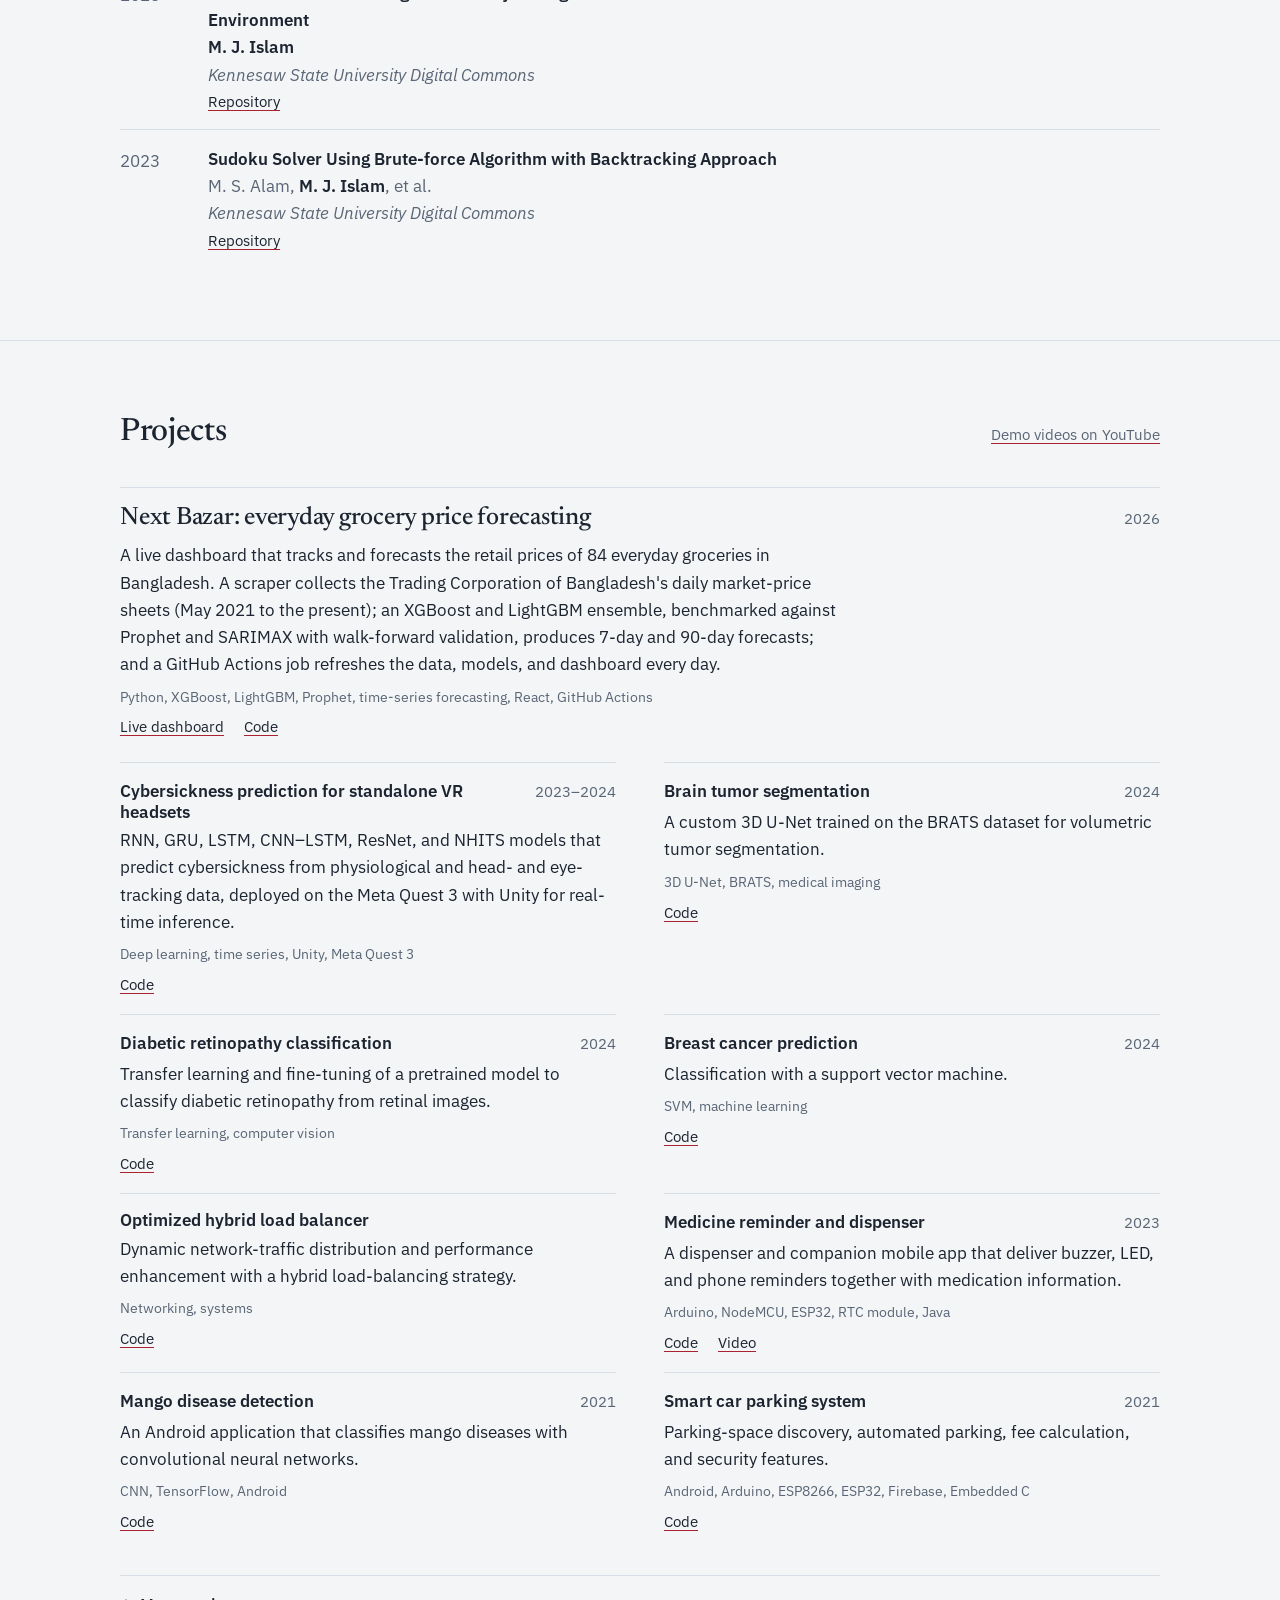
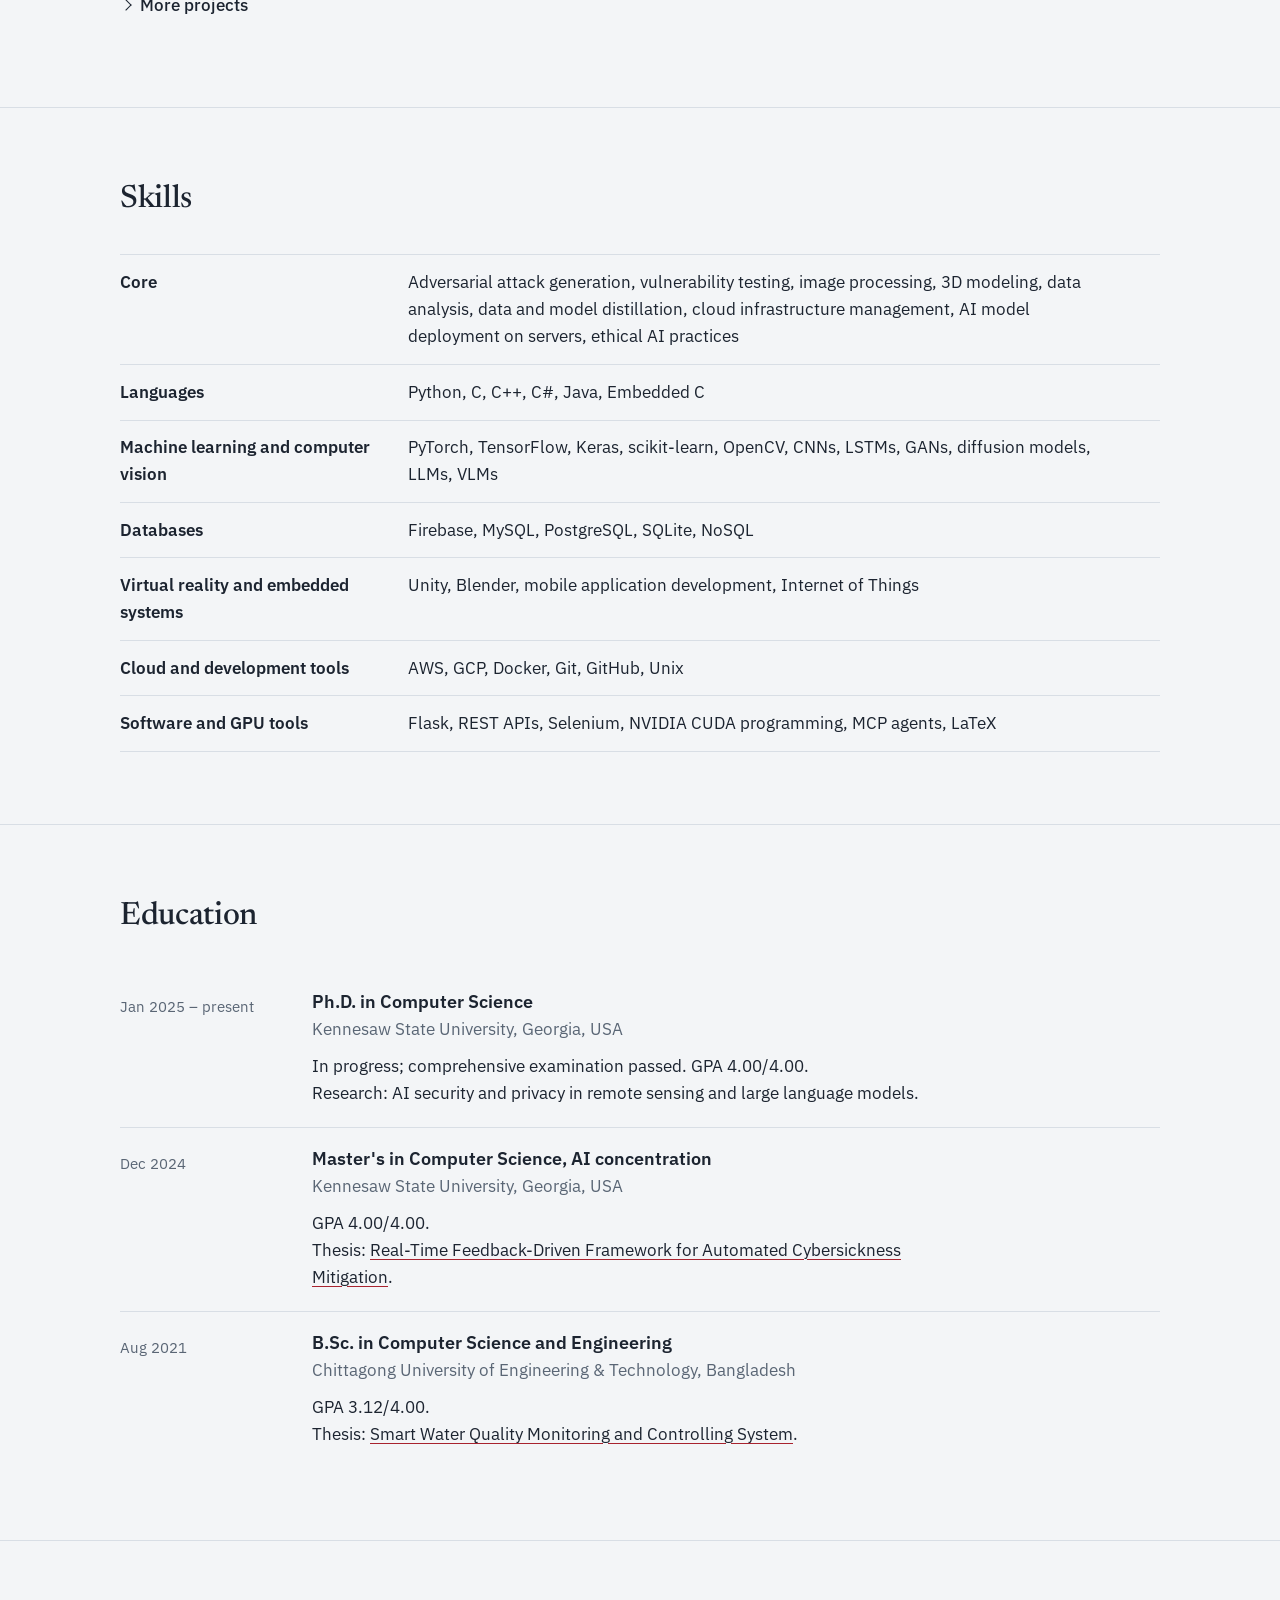
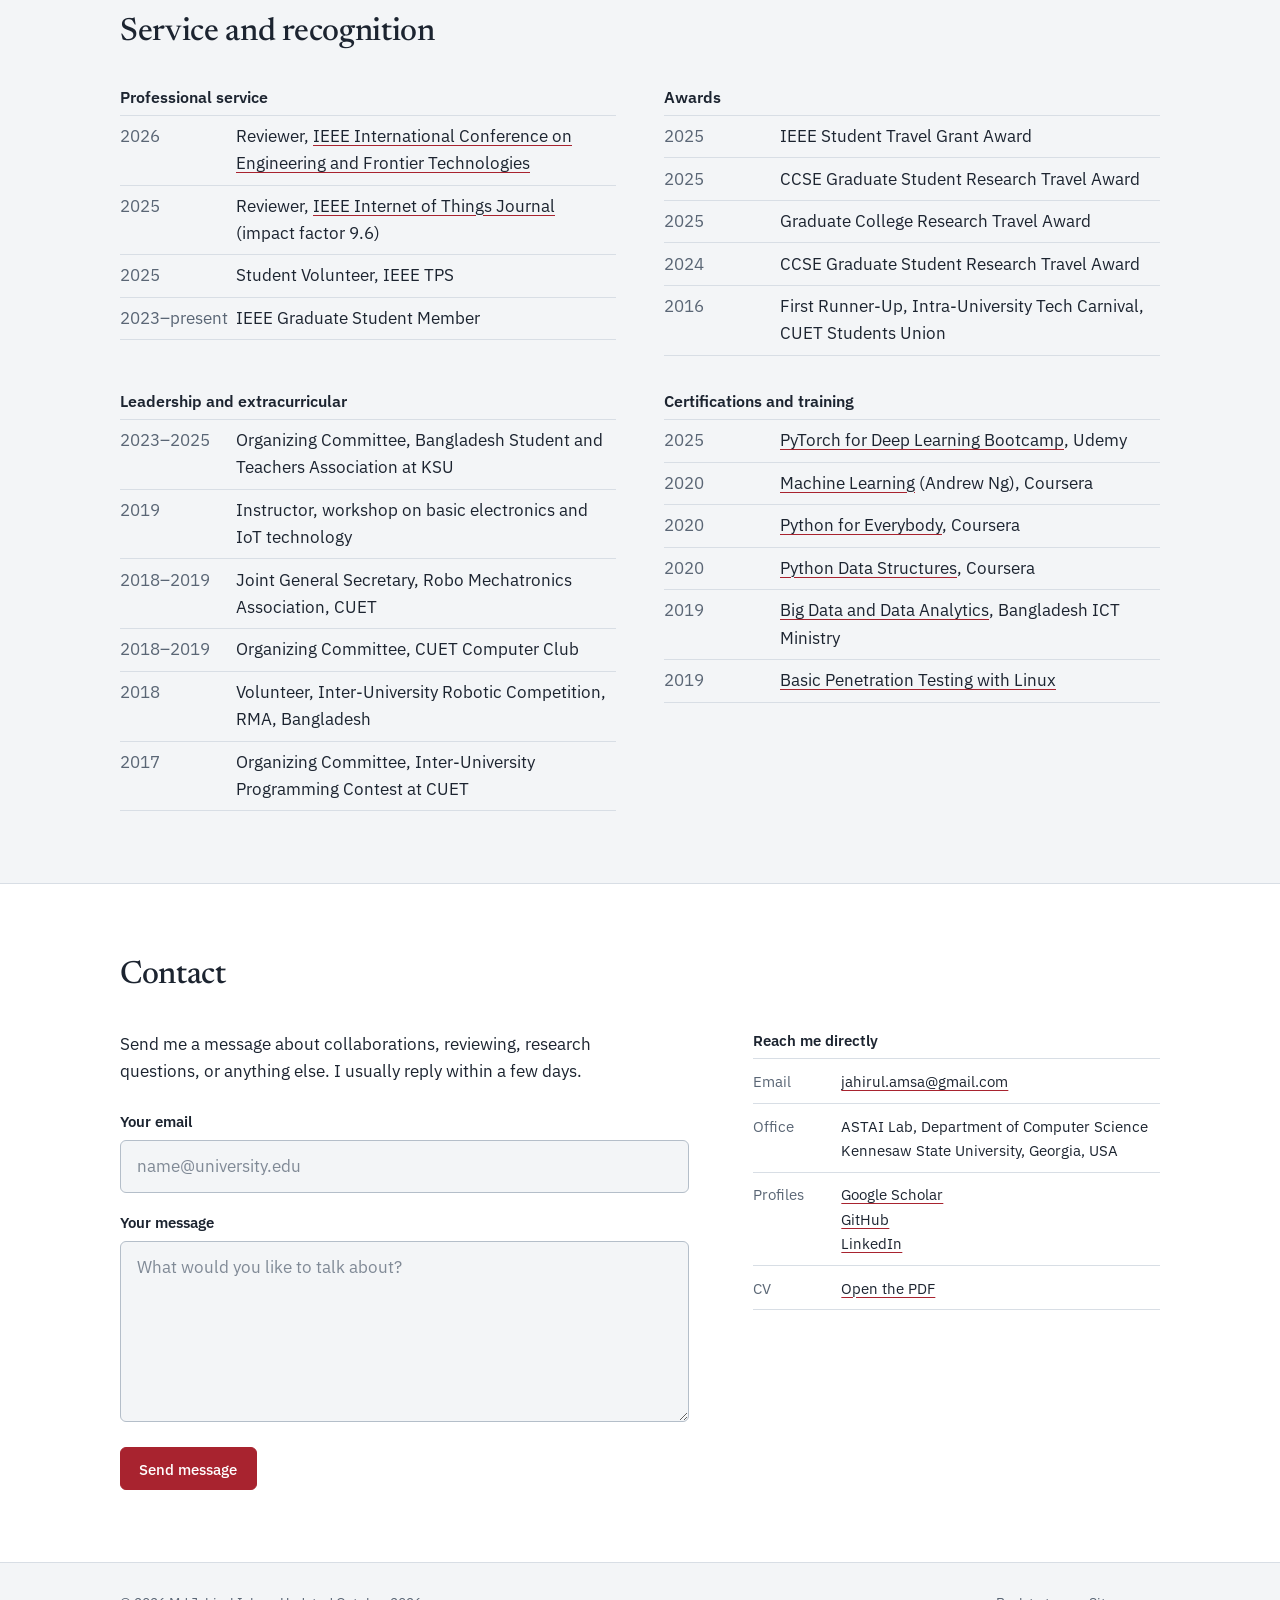
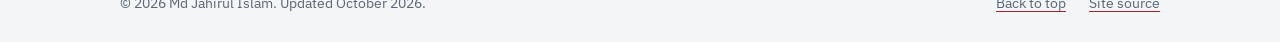
==== commit 10e26f7c: "Relabel CV links to View CV / Open the PDF" ====
--- a/index.html
+++ b/index.html
@@ -76,7 +76,7 @@
       <a href="#education">Education</a>
       <a href="#service">Service</a>
       <a href="#contact">Contact</a>
-      <a class="site-nav__cv" href="Md_Jahirul_Islam_Resume.pdf" download>Download CV</a>
+      <a class="site-nav__cv" href="Md_Jahirul_Islam_Resume.pdf" target="_blank" rel="noopener">View CV</a>
     </nav>
 
     <div class="site-header__tools">
@@ -102,9 +102,9 @@
         <p class="hero__lede">I study how deep learning models fail under attack—backdoors, data poisoning, and physically realizable adversarial patches—and how to defend remote-sensing models and large language models against them.</p>
 
         <div class="hero__actions">
-          <a class="btn btn--primary" href="Md_Jahirul_Islam_Resume.pdf" download>
-            <svg class="icon" viewBox="0 0 24 24" aria-hidden="true"><path d="M12 3v12M7 10l5 5 5-5M4 19h16"/></svg>
-            Download CV
+          <a class="btn btn--primary" href="Md_Jahirul_Islam_Resume.pdf" target="_blank" rel="noopener">
+            <svg class="icon" viewBox="0 0 24 24" aria-hidden="true"><path d="M14 4h6v6M20 4l-9 9M19 14v5a1 1 0 0 1-1 1H5a1 1 0 0 1-1-1V6a1 1 0 0 1 1-1h5"/></svg>
+            View CV
           </a>
           <nav class="hero__links" aria-label="Profiles">
             <a href="https://scholar.google.com/citations?user=NqGL9EwAAAAJ&amp;hl=en" target="_blank" rel="me noopener">Google Scholar</a>
@@ -792,7 +792,7 @@
             </div>
             <div>
               <dt>CV</dt>
-              <dd><a href="Md_Jahirul_Islam_Resume.pdf" download>Download the PDF</a></dd>
+              <dd><a href="Md_Jahirul_Islam_Resume.pdf" target="_blank" rel="noopener">Open the PDF</a></dd>
             </div>
           </dl>
         </aside>
